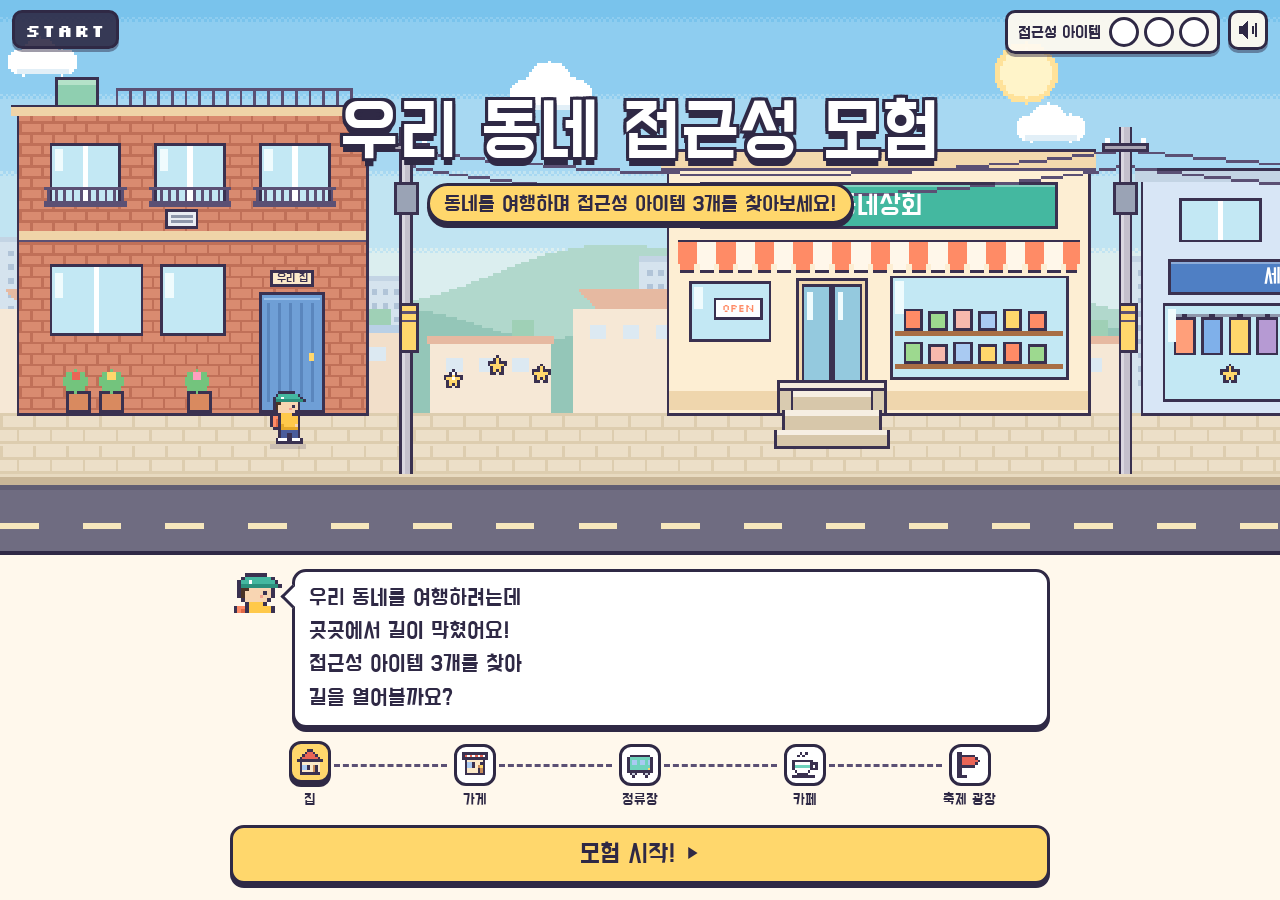
==== index.html @ d9ea93d9 "Add files via upload" ====
<!DOCTYPE html>
<html lang="ko">
<head>
  <meta charset="utf-8">
  <meta name="viewport" content="width=device-width, initial-scale=1, viewport-fit=cover">
  <meta name="theme-color" content="#2b2540">
  <meta name="description" content="동네를 여행하며 접근성 아이템을 찾아 환경을 바꾸는 1~2분 체험 게임">
  <title>우리 동네 접근성 모험</title>
  <link rel="preconnect" href="https://fonts.googleapis.com">
  <link rel="preconnect" href="https://fonts.gstatic.com" crossorigin>
  <link rel="stylesheet" href="https://fonts.googleapis.com/css2?family=Do+Hyeon&family=Noto+Sans+KR:wght@400;700;900&family=Silkscreen:wght@400;700&display=swap">
  <style>
/* =========================================================
 * css/style.css — 화면 UI 스타일
 * 레이아웃: 위 = 게임 화면(캔버스 + HUD), 아래 = 안내·선택 패널
 *          가로로 낮은 화면(휴대폰 가로)은 오른쪽에 패널
 * ========================================================= */
:root {
  --frame: #2b2540;      /* 화면 바깥 틀 */
  --ink: #2f2945;        /* 글자·테두리 */
  --ink-soft: #5b5074;
  --paper: #fff8ec;      /* 패널 바탕 */
  --paper-2: #f8ead2;
  --card: #ffffff;
  --sun: #ffd76c;        /* 강조(버튼) */
  --sun-2: #f1b640;
  --mint: #2b8f7c;
  --mint-bg: #daf4ed;
  --coral: #e0603f;
  --coral-bg: #ffe6dc;
  --sky: #a7d8f2;
  --focus: #1e63ff;
  --f-display: 'Do Hyeon', 'Noto Sans KR', 'Apple SD Gothic Neo', sans-serif;
  --f-body: 'Noto Sans KR', 'Apple SD Gothic Neo', 'Malgun Gothic', sans-serif;
  --f-pixel: 'Silkscreen', 'Courier New', monospace;
  --shadow: 0 4px 0 var(--ink);
  color-scheme: light;
}

* { box-sizing: border-box; }
[hidden] { display: none !important; }
html, body { height: 100%; margin: 0; }
body {
  background: var(--frame);
  color: var(--ink);
  font-family: var(--f-body);
  -webkit-tap-highlight-color: transparent;
  overflow: hidden;
  word-break: keep-all;
  overflow-wrap: anywhere;
}
button { font: inherit; color: inherit; }
img.px-icon, .px-icon, .slot-icon, .fly-icon { image-rendering: pixelated; image-rendering: crisp-edges; }
:focus-visible { outline: 4px solid var(--focus); outline-offset: 3px; }
.sr-only { position: absolute; width: 1px; height: 1px; padding: 0; margin: -1px; overflow: hidden; clip: rect(0 0 0 0); white-space: nowrap; border: 0; }

/* ---------- 전체 레이아웃 ---------- */
.app {
  height: 100%;
  max-width: 1280px;
  margin: 0 auto;
  display: flex;
  flex-direction: column;
  background: var(--paper);
}
.stage {
  position: relative;
  flex: 0 0 auto;
  height: min(60%, 100vw);
  background: var(--sky);
  overflow: hidden;
}
.stage canvas { position: absolute; inset: 0; width: 100%; height: 100%; display: block; }
.panel {
  flex: 1 1 auto;
  min-height: 0;
  overflow-y: auto;
  background: var(--paper);
  border-top: 4px solid var(--ink);
  padding: 14px 16px calc(16px + env(safe-area-inset-bottom, 0px));
}
.panel-inner { max-width: 820px; margin: 0 auto; }

@media (min-aspect-ratio: 1/1) {
  .stage { flex: 1 1 auto; height: auto; min-height: 0; }
  .panel { flex: 0 0 auto; max-height: 48%; }
}
@media (orientation: landscape) and (max-height: 560px) {
  .app { flex-direction: row; }
  .stage { flex: 1 1 auto; height: auto; }
  .panel { flex: 0 0 clamp(300px, 42%, 440px); max-height: none; border-top: 0; border-left: 4px solid var(--ink); padding-top: 10px; }
}

/* ---------- HUD ---------- */
.hud {
  position: absolute; left: 0; right: 0; top: 0;
  display: flex; justify-content: space-between; align-items: flex-start; gap: 8px;
  padding: calc(10px + env(safe-area-inset-top, 0px)) 12px 0;
  pointer-events: none;
}
.hud > * { pointer-events: auto; }
.hud-stage {
  margin: 0;
  font-family: var(--f-pixel); font-weight: 700; font-size: clamp(13px, 2.4vw, 18px); letter-spacing: 0.06em;
  color: #fff; background: rgba(43, 37, 64, 0.88);
  border: 3px solid var(--ink); border-radius: 10px; padding: 5px 10px 4px;
  box-shadow: 0 3px 0 rgba(43, 37, 64, 0.45);
}
.hud-right { display: flex; gap: 8px; align-items: flex-start; }
.hud-items {
  display: flex; align-items: center; gap: 8px;
  background: rgba(255, 250, 240, 0.94); border: 3px solid var(--ink); border-radius: 10px; padding: 4px 8px 4px 10px;
  box-shadow: 0 3px 0 rgba(43, 37, 64, 0.45);
}
.hud-label { font-family: var(--f-display); font-size: clamp(13px, 2.3vw, 17px); white-space: nowrap; }
.slots { display: flex; gap: 5px; margin: 0; padding: 0; list-style: none; }
.slot-dot {
  display: grid; place-items: center;
  width: clamp(22px, 4vw, 30px); height: clamp(22px, 4vw, 30px);
  border-radius: 50%; border: 3px solid var(--ink); background: #fff;
}
.slot.got .slot-dot { background: var(--sun); animation: slotPop 0.5s ease-out; }
.slot-icon { width: 70%; height: 70%; }
@keyframes slotPop { 0% { transform: scale(0.4); } 70% { transform: scale(1.25); } 100% { transform: scale(1); } }
.mute {
  width: 40px; height: 40px; display: grid; place-items: center;
  background: rgba(255, 250, 240, 0.94); border: 3px solid var(--ink); border-radius: 10px; cursor: pointer;
  box-shadow: 0 3px 0 rgba(43, 37, 64, 0.45);
}
.mute svg { width: 22px; height: 22px; fill: var(--ink); }
.mute .x { display: none; }
.mute.is-muted .wave { display: none; }
.mute.is-muted .x { display: block; fill: var(--coral); }

/* ---------- 시작 타이틀 ---------- */
.title-card {
  position: absolute; left: 0; right: 0; top: 17%;
  display: flex; flex-direction: column; align-items: center; gap: 10px;
  text-align: center; pointer-events: none; padding: 0 16px;
  animation: dropIn 0.7s cubic-bezier(.2, 1.4, .4, 1) both;
}
.title-card.is-leaving { animation: liftOut 0.4s ease-in both; }
.game-title {
  margin: 0;
  font-family: var(--f-display); font-weight: 400;
  font-size: clamp(34px, 8.4vw, 76px); line-height: 1.05; letter-spacing: 0.01em;
  color: #fff; text-wrap: balance;
  text-shadow:
    3px 0 var(--ink), -3px 0 var(--ink), 0 3px var(--ink), 0 -3px var(--ink),
    3px 3px var(--ink), -3px -3px var(--ink), 3px -3px var(--ink), -3px 3px var(--ink),
    0 8px 0 var(--ink);
}
.game-sub {
  margin: 0; font-family: var(--f-display); font-size: clamp(15px, 2.8vw, 22px);
  background: var(--sun); border: 3px solid var(--ink); border-radius: 999px; padding: 4px 14px 3px;
  box-shadow: var(--shadow);
}
@keyframes dropIn { from { transform: translateY(-30px); opacity: 0; } to { transform: none; opacity: 1; } }
@keyframes liftOut { to { transform: translateY(-40px); opacity: 0; } }

/* ---------- 공통 패널 요소 ---------- */
.eyebrow { margin: 0 0 2px; font-family: var(--f-pixel); font-weight: 700; font-size: 13px; letter-spacing: 0.08em; color: var(--mint); text-transform: uppercase; }
.speech { display: flex; gap: 10px; align-items: flex-start; }
.speech .face { width: 52px; height: auto; flex: 0 0 auto; image-rendering: pixelated; margin-top: 4px; }
.speech > p, .speech > div {
  position: relative; margin: 0; flex: 1 1 auto; min-width: 0;
  background: var(--card); border: 3px solid var(--ink); border-radius: 14px; padding: 10px 14px;
  box-shadow: var(--shadow);
}
.speech > p::before, .speech > div::before {
  content: ''; position: absolute; left: -11px; top: 16px; width: 14px; height: 14px;
  background: var(--card); border-left: 3px solid var(--ink); border-bottom: 3px solid var(--ink); transform: rotate(45deg);
}
.speech-text { font-family: var(--f-display); font-size: clamp(18px, 2.6vw, 23px); line-height: 1.45; }
.speech-lead { margin: 0 0 2px; font-size: 15px; color: var(--ink-soft); font-weight: 700; }
.speech-q { margin: 0; font-family: var(--f-display); font-size: clamp(19px, 2.7vw, 25px); line-height: 1.35; text-wrap: balance; }

.btn {
  display: inline-flex; align-items: center; justify-content: center; gap: 10px;
  min-height: 56px; padding: 10px 22px;
  font-family: var(--f-display); font-size: clamp(20px, 3vw, 26px);
  border: 3px solid var(--ink); border-radius: 14px; cursor: pointer;
  box-shadow: var(--shadow); transition: transform 0.08s, box-shadow 0.08s;
  touch-action: manipulation;
}
.btn:active { transform: translateY(3px); box-shadow: 0 1px 0 var(--ink); }
.btn-go { background: var(--sun); width: 100%; }
.btn-go:hover { background: #ffe08a; }
.btn-soft { background: var(--card); }
.btn-soft:hover { background: var(--paper-2); }
.btn-small { min-height: 44px; padding: 6px 14px; font-size: 18px; }
.btn-arrow { font-size: 0.7em; }

/* ---------- 경로 ---------- */
.route { display: flex; justify-content: space-between; gap: 4px; margin: 16px 0; padding: 0; list-style: none; }
.route-stop { position: relative; flex: 1 1 0; display: flex; flex-direction: column; align-items: center; gap: 4px; min-width: 0; }
.route-stop:not(:last-child)::after {
  content: ''; position: absolute; top: 20px; left: calc(50% + 24px); right: calc(-50% + 24px);
  border-top: 3px dashed var(--ink-soft);
}
.route-icon {
  width: 42px; height: 42px; display: grid; place-items: center;
  background: var(--card); border: 3px solid var(--ink); border-radius: 12px;
}
.route-icon img { width: 26px; height: 26px; }
.route-label { font-family: var(--f-display); font-size: 15px; white-space: nowrap; }
.route-stop.is-done .route-icon { background: var(--mint-bg); }
.route-stop.is-done .route-label::before { content: '✓ '; color: var(--mint); }
.route-stop.is-now .route-icon { background: var(--sun); transform: translateY(-3px); box-shadow: var(--shadow); }
.route.is-mini { margin: 10px 0 0; }
.route.is-mini .route-icon { width: 32px; height: 32px; border-radius: 9px; }
.route.is-mini .route-icon img { width: 20px; height: 20px; }
.route.is-mini .route-stop:not(:last-child)::after { top: 15px; left: calc(50% + 19px); right: calc(-50% + 19px); }
.route.is-mini .route-label { font-size: 13px; }

/* ---------- 시작 ---------- */
.p-start { display: flex; flex-direction: column; }
.theme-switch { display: flex; flex-wrap: wrap; align-items: center; gap: 6px; margin-top: 14px; justify-content: center; }
.theme-switch-label { font-size: 13px; color: var(--ink-soft); font-weight: 700; margin-right: 2px; }
.chip {
  min-height: 36px; padding: 4px 12px; border: 2px solid var(--ink); border-radius: 999px; background: var(--card);
  font-size: 14px; font-weight: 700; cursor: pointer;
}
.chip[aria-pressed="true"] { background: var(--ink); color: #fff; }
.chip[aria-pressed="true"]::before { content: '● '; color: var(--sun); }

/* ---------- 이동 ---------- */
.p-travel { text-align: center; padding: 6px 0; }
.travel-title { margin: 0; font-family: var(--f-display); font-size: clamp(24px, 4vw, 34px); line-height: 1.2; text-wrap: balance; }
.travel-sub { margin: 4px 0 0; color: var(--ink-soft); font-weight: 700; font-size: 15px; }

/* ---------- 질문·선택지 ---------- */
.choices { display: grid; grid-template-columns: 1fr 1fr; gap: 10px; margin-top: 14px; }
@media (min-width: 900px) and (min-aspect-ratio: 1/1) { .choices { grid-template-columns: repeat(4, 1fr); } }
.choice {
  position: relative; display: flex; align-items: center; gap: 10px; text-align: left;
  min-height: 68px; padding: 10px 12px 10px 10px;
  background: var(--card); border: 3px solid var(--ink); border-radius: 14px; cursor: pointer;
  box-shadow: var(--shadow); transition: transform 0.08s, box-shadow 0.08s, background 0.15s;
  touch-action: manipulation;
}
.choice:hover:not(:disabled) { background: #fffbef; }
.choice:active:not(:disabled) { transform: translateY(3px); box-shadow: 0 1px 0 var(--ink); }
.choice-num {
  position: absolute; top: -9px; left: -7px; width: 22px; height: 22px; display: grid; place-items: center;
  font-family: var(--f-pixel); font-size: 12px; font-weight: 700; color: #fff; background: var(--ink); border-radius: 6px;
}
.choice-icon { flex: 0 0 auto; width: 44px; height: 44px; display: grid; place-items: center; background: var(--mint-bg); border: 2px solid var(--ink); border-radius: 10px; }
.choice-icon img { width: 30px; height: 30px; }
.choice-label { flex: 1 1 auto; min-width: 0; font-family: var(--f-display); font-size: clamp(18px, 2.5vw, 22px); line-height: 1.2; word-break: keep-all; }
.choice-state { position: absolute; top: -11px; right: -6px; font-size: 13px; font-weight: 900; border-radius: 999px; padding: 1px 8px; border: 2px solid var(--ink); display: none; }
.choice.is-tried { background: var(--paper-2); border-style: dashed; box-shadow: 0 2px 0 var(--ink-soft); }
.choice.is-tried .choice-icon { filter: grayscale(0.7); opacity: 0.75; }
.choice.is-tried .choice-state { display: block; background: var(--coral-bg); color: #9b3a1f; }
.choice.is-picked { background: var(--mint-bg); border-width: 4px; }
.choice.is-picked .choice-state { display: block; background: var(--mint); color: #fff; }
.choice:disabled { cursor: default; }
.choice:disabled:not(.is-picked) { opacity: 0.5; }
.choice.wobble { animation: wobble 0.45s ease; }
@keyframes wobble { 0%, 100% { transform: none; } 25% { transform: translateX(-4px) rotate(-1deg); } 60% { transform: translateX(4px) rotate(1deg); } }

.feedback { min-height: 1.4em; margin: 12px 0 0; font-size: 16px; line-height: 1.5; }
.feedback.is-retry { background: var(--coral-bg); border: 2px dashed #c4583a; border-radius: 12px; padding: 8px 12px; }
.feedback.is-retry .fb-main { display: block; font-weight: 700; }
.feedback.is-retry .fb-hint { display: block; color: var(--ink-soft); margin-top: 2px; }
.feedback.is-retry .fb-hint::before { content: '→ '; }
.feedback.is-good { background: var(--mint-bg); border: 2px solid var(--mint); border-radius: 12px; padding: 8px 12px; }

/* ---------- 아이템 카드 ---------- */
.item-card, .found-card { display: flex; gap: 14px; align-items: flex-start; }
.item-badge {
  flex: 0 0 auto; width: 76px; height: 76px; display: grid; place-items: center;
  background: var(--sun); border: 3px solid var(--ink); border-radius: 50%;
  box-shadow: var(--shadow);
}
.item-badge img { width: 46px; height: 46px; }
.item-text { min-width: 0; }
.item-name { margin: 0; font-family: var(--f-display); font-weight: 400; font-size: clamp(24px, 3.6vw, 32px); line-height: 1.15; }
.item-desc { margin: 6px 0 0; font-size: clamp(16px, 2.2vw, 18px); line-height: 1.55; font-weight: 700; }
.item-note { margin: 8px 0 0; font-size: 15px; line-height: 1.55; color: var(--ink-soft); padding-left: 10px; border-left: 4px solid var(--sun-2); }
.p-item .btn-go { margin-top: 16px; }

/* ---------- 엔딩 ---------- */
.p-end { text-align: center; }
.end-sub { margin: 0; font-family: var(--f-display); font-size: clamp(22px, 3.6vw, 30px); }
.end-items { display: flex; flex-wrap: wrap; justify-content: center; gap: 8px; margin: 12px 0; padding: 0; list-style: none; }
.end-items li { display: flex; align-items: center; gap: 6px; background: var(--card); border: 3px solid var(--ink); border-radius: 999px; padding: 4px 14px 4px 6px; font-family: var(--f-display); font-size: 18px; }
.end-items img { width: 28px; height: 28px; background: var(--sun); border-radius: 50%; padding: 3px; border: 2px solid var(--ink); }
.end-msg { margin: 0 auto 14px; max-width: 34em; font-size: clamp(16px, 2.3vw, 19px); line-height: 1.6; font-weight: 700; text-wrap: balance; }
.end-btns { display: grid; grid-template-columns: 1fr 1fr; gap: 10px; }
.end-btns .btn { width: 100%; font-size: clamp(18px, 2.6vw, 24px); white-space: nowrap; padding-inline: 12px; }

/* ---------- 게임 화면 위 알림 ---------- */
.toast {
  position: absolute; left: 50%; top: calc(64px + env(safe-area-inset-top, 0px)); transform: translateX(-50%);
  display: grid; grid-template-columns: auto auto; grid-template-rows: auto auto; column-gap: 12px; align-items: center;
  width: max-content; max-width: calc(100% - 24px);
  background: var(--paper); border: 4px solid var(--ink); border-radius: 16px; padding: 8px 18px 8px 10px;
  box-shadow: 0 5px 0 var(--ink); pointer-events: none;
  animation: toastIn 0.45s cubic-bezier(.2, 1.5, .4, 1) both;
}
.toast.is-out { animation: toastOut 0.35s ease-in both; }
.toast-kicker { grid-column: 2; margin: 0; font-family: var(--f-display); font-size: clamp(15px, 2.4vw, 19px); color: var(--mint); }
.toast-badge { grid-column: 1; grid-row: 1 / span 2; width: 54px; height: 54px; display: grid; place-items: center; background: var(--sun); border: 3px solid var(--ink); border-radius: 50%; }
.toast-badge img { width: 32px; height: 32px; }
.toast-name { grid-column: 2; margin: 0; font-family: var(--f-display); font-size: clamp(20px, 3.4vw, 28px); line-height: 1.1; }
@keyframes toastIn { from { transform: translate(-50%, -16px) scale(0.7); opacity: 0; } to { transform: translate(-50%, 0) scale(1); opacity: 1; } }
@keyframes toastOut { to { transform: translate(-50%, -16px) scale(0.9); opacity: 0; } }

.complete {
  position: absolute; left: 0; right: 0; top: 18%; text-align: center; pointer-events: none; padding: 0 12px;
  animation: dropIn 0.8s cubic-bezier(.2, 1.4, .4, 1) both;
}
.complete-title {
  display: inline-block; margin: 0;
  font-family: var(--f-pixel); font-weight: 700; font-size: clamp(22px, 6vw, 56px); letter-spacing: 0.02em; line-height: 1.1;
  color: var(--sun);
  text-shadow:
    3px 0 var(--ink), -3px 0 var(--ink), 0 3px var(--ink), 0 -3px var(--ink),
    3px 3px var(--ink), -3px -3px var(--ink), 3px -3px var(--ink), -3px 3px var(--ink),
    0 7px 0 var(--ink);
  animation: float 2.4s ease-in-out infinite 0.8s;
}
@keyframes float { 50% { transform: translateY(-5px); } }

.fly-icon {
  position: fixed; z-index: 30; width: 44px; height: 44px; margin: -22px 0 0 -22px; pointer-events: none;
  background: var(--sun); border: 3px solid var(--ink); border-radius: 50%; padding: 6px;
  transition: transform 0.9s cubic-bezier(.5, -0.3, .6, 1), opacity 0.9s ease-in;
}

/* ---------- 아이템 모아보기 ---------- */
.modal { position: fixed; inset: 0; z-index: 40; display: grid; place-items: center; padding: 16px; background: rgba(43, 37, 64, 0.62); }
.modal-card {
  width: min(600px, 100%); max-height: 100%; overflow-y: auto;
  background: var(--paper); border: 4px solid var(--ink); border-radius: 18px; padding: 16px 18px 20px; box-shadow: 0 6px 0 var(--ink);
}
.modal-head { display: flex; justify-content: space-between; align-items: center; gap: 10px; margin-bottom: 8px; }
.modal-head h2 { margin: 0; font-family: var(--f-display); font-weight: 400; font-size: 26px; }
.found-list { list-style: none; margin: 0; padding: 0; display: flex; flex-direction: column; gap: 12px; }
.found-card { background: var(--card); border: 3px solid var(--ink); border-radius: 14px; padding: 12px; }
.found-card .item-badge { width: 60px; height: 60px; box-shadow: none; }
.found-card .item-badge img { width: 36px; height: 36px; }
.found-card .item-name { font-size: 24px; }

/* ---------- 좁은 화면 다듬기 ---------- */
@media (max-width: 420px) {
  .panel { padding: 12px 12px calc(14px + env(safe-area-inset-bottom, 0px)); }
  .choices { gap: 9px; }
  .choice { min-height: 64px; gap: 8px; padding: 8px 8px 8px 8px; }
  .choice-icon { width: 38px; height: 38px; }
  .choice-icon img { width: 26px; height: 26px; }
  .hud-label { font-size: 13px; }
  .hud-items { gap: 6px; padding: 3px 6px 3px 8px; }
  .slot-dot { width: 21px; height: 21px; border-width: 2px; }
  .end-btns { grid-template-columns: 1fr; }
  .route-label { font-size: 13px; }
  .route-icon { width: 36px; height: 36px; }
  .route-icon img { width: 22px; height: 22px; }
  .route-stop:not(:last-child)::after { top: 17px; left: calc(50% + 21px); right: calc(-50% + 21px); }
  .speech .face { width: 42px; }
}
@media (orientation: landscape) and (max-height: 560px) {
  .choices { grid-template-columns: 1fr 1fr; gap: 8px; margin-top: 10px; }
  .choice { min-height: 56px; }
  .speech-q { font-size: 18px; }
  .speech .face { display: none; }
  .speech > div::before, .speech > p::before { display: none; }
  .route { margin: 10px 0; }
  .end-btns { grid-template-columns: 1fr; }
}

@media (prefers-reduced-motion: reduce) {
  *, *::before, *::after { animation-duration: 0.01ms !important; animation-iteration-count: 1 !important; transition-duration: 0.01ms !important; }
}
@media (orientation: landscape) and (max-height: 560px) {
  .toast { top: 54px; padding: 5px 12px 5px 6px; border-width: 3px; }
  .toast-badge { width: 40px; height: 40px; }
  .toast-badge img { width: 24px; height: 24px; }
  .toast-name { font-size: 18px; }
  .toast-kicker { font-size: 13px; }
}

/* =========================================================
 * 캠페인 참여 화면 (게임 위에 올라오는 시트 — 위쪽으로 동네가 계속 보임)
 * ========================================================= */
.campaign {
  position: fixed; inset: 0; z-index: 35;
  display: flex; justify-content: center; align-items: flex-end;
  background: linear-gradient(to bottom, rgba(43, 37, 64, 0) 0, rgba(43, 37, 64, 0.25) 90px, rgba(43, 37, 64, 0.6) 100%);
  padding-top: calc(62px + env(safe-area-inset-top, 0px));
}
.cp-sheet {
  width: min(680px, 100%); max-height: 100%; overflow-y: auto; overscroll-behavior: contain;
  background: var(--paper); border: 4px solid var(--ink); border-bottom: 0; border-radius: 22px 22px 0 0;
  padding: 18px 18px calc(22px + env(safe-area-inset-bottom, 0px));
  box-shadow: 0 -6px 0 rgba(43, 37, 64, 0.35);
  animation: sheetUp 0.5s cubic-bezier(.2, 1.1, .4, 1) both;
}
@keyframes sheetUp { from { transform: translateY(40px); opacity: 0; } to { transform: none; opacity: 1; } }
@media (min-height: 760px) and (min-width: 700px) {
  .campaign { align-items: center; padding: 70px 16px 24px; }
  .cp-sheet { border-bottom: 4px solid var(--ink); border-radius: 22px; box-shadow: 0 6px 0 var(--ink); }
}
.cp-head { display: flex; gap: 12px; align-items: flex-start; margin-bottom: 12px; }
.cp-head .face { width: 52px; image-rendering: pixelated; flex: 0 0 auto; margin-top: 6px; }
.cp-head h2 { margin: 0; font-family: var(--f-display); font-weight: 400; font-size: clamp(24px, 4.4vw, 32px); line-height: 1.2; text-wrap: balance; }
.cp-head h2:focus { outline: none; }
.cp-lead { margin: 4px 0 0; font-size: 17px; font-weight: 700; color: var(--ink-soft); }
.cp-preview { margin: 0 0 12px; padding: 8px 12px; border: 2px dashed var(--ink-soft); border-radius: 12px; background: var(--paper-2); font-size: 14px; line-height: 1.5; }

#cpForm { display: flex; flex-direction: column; gap: 14px; }
.field { display: flex; flex-direction: column; gap: 6px; margin: 0; min-width: 0; }
fieldset.field, fieldset.prize { border: 0; padding: 0; margin: 0; }
.field > label, .field > legend { font-family: var(--f-display); font-size: 20px; padding: 0; }
.req { display: inline-block; font-family: var(--f-body); font-size: 12px; font-weight: 900; color: #fff; background: var(--ink); border-radius: 6px; padding: 1px 6px; vertical-align: 3px; }
.opt { font-family: var(--f-body); font-size: 13px; font-weight: 700; color: var(--ink-soft); }
.field input[type=text], .field input[type=tel] {
  width: 100%; min-height: 52px; padding: 10px 14px;
  font: 700 17px var(--f-body); color: var(--ink);
  background: var(--card); border: 3px solid var(--ink); border-radius: 12px;
}
.field input::placeholder { color: #9a91ad; font-weight: 400; }
.field input[aria-invalid="true"] { border-style: dashed; border-color: #c4583a; background: var(--coral-bg); }
.err { margin: 0; font-size: 14px; font-weight: 700; color: #9b3a1f; }
.err:empty { display: none; }
.err:not(:empty)::before { content: '! '; }

.feat-grid { display: grid; grid-template-columns: 1fr 1fr; gap: 8px; }
.feat { position: relative; display: block; cursor: pointer; }
.feat input { position: absolute; opacity: 0; width: 1px; height: 1px; }
.feat-box {
  display: flex; align-items: center; gap: 8px; height: 100%; min-height: 60px; padding: 8px 34px 8px 8px;
  background: var(--card); border: 3px solid var(--ink); border-radius: 12px; box-shadow: 0 3px 0 var(--ink);
  transition: background 0.12s, transform 0.08s;
}
.feat:active .feat-box { transform: translateY(2px); box-shadow: 0 1px 0 var(--ink); }
.feat-icon { flex: 0 0 auto; width: 38px; height: 38px; display: grid; place-items: center; background: var(--mint-bg); border: 2px solid var(--ink); border-radius: 9px; }
.feat-icon img { width: 24px; height: 24px; }
.feat-label { font-size: 15px; font-weight: 700; line-height: 1.35; }
.feat-check { position: absolute; top: 50%; right: 9px; width: 22px; height: 22px; margin-top: -11px; border: 3px solid var(--ink); border-radius: 6px; background: #fff; display: grid; place-items: center; font-weight: 900; font-size: 15px; line-height: 1; }
.feat input:checked + .feat-box { background: var(--mint-bg); border-width: 4px; padding: 7px 33px 7px 7px; }
.feat input:checked + .feat-box .feat-check { background: var(--ink); color: #fff; }
.feat input:checked + .feat-box .feat-check::before { content: '✓'; }
.feat input:focus-visible + .feat-box { outline: 4px solid var(--focus); outline-offset: 3px; }
.other-field { margin-top: 10px; }
.reassure { margin: 10px 0 0; padding: 10px 12px; background: #fff4cc; border: 2px solid var(--sun-2); border-radius: 12px; font-family: var(--f-display); font-size: 18px; line-height: 1.45; }
.review-note { margin: 0; font-size: 14px; line-height: 1.6; color: var(--ink-soft); padding-left: 10px; border-left: 4px solid var(--ink-soft); }

.prize { background: var(--card); border: 3px solid var(--ink) !important; border-radius: 16px; padding: 12px 14px 14px !important; display: flex; flex-direction: column; gap: 10px; }
.prize-legend { display: flex; align-items: center; gap: 6px; font-family: var(--f-display); font-size: 20px; padding: 0 6px; }
.prize-icon { width: 22px; height: 22px; }
.prize-lead { margin: 0; font-size: 15px; line-height: 1.5; }
.check { display: flex; align-items: flex-start; gap: 10px; cursor: pointer; font-weight: 700; font-size: 16px; line-height: 1.45; min-height: 44px; padding-top: 8px; }
.check input { flex: 0 0 auto; width: 26px; height: 26px; margin: -1px 0 0; accent-color: var(--ink); cursor: pointer; }
.prize-fields { display: flex; flex-direction: column; gap: 12px; padding-top: 4px; border-top: 2px dashed var(--paper-2); }
.privacy { margin: 0; font-size: 14px; line-height: 1.55; color: var(--ink-soft); }
.privacy.minor::before { content: '※ '; }
.consent-detail { font-size: 14px; }
.consent-detail summary { cursor: pointer; font-weight: 700; min-height: 36px; padding-top: 6px; }
.consent-detail table { width: 100%; border-collapse: collapse; margin-top: 6px; }
.consent-detail th, .consent-detail td { text-align: left; vertical-align: top; padding: 6px 8px; border: 1px solid #d9cdb8; line-height: 1.5; }
.consent-detail th { white-space: nowrap; background: var(--paper-2); width: 1%; }
.hp { position: absolute; left: -9999px; width: 1px; height: 1px; overflow: hidden; }
.form-err { margin: 0; font-weight: 700; color: #9b3a1f; }
.form-err:empty { display: none; }
.cp-actions { display: grid; grid-template-columns: 1fr; gap: 10px; }
.cp-actions .btn { width: 100%; font-size: clamp(19px, 3vw, 24px); }
.cp-actions .btn:disabled { opacity: 0.7; cursor: progress; }

.cp-done { text-align: center; display: flex; flex-direction: column; align-items: center; gap: 8px; padding-top: 6px; }
.cp-done h2 { margin: 6px 0 0; font-family: var(--f-display); font-weight: 400; font-size: clamp(26px, 5vw, 36px); line-height: 1.2; text-wrap: balance; }
.cp-done h2:focus { outline: none; }
.done-badge { width: 88px; height: 88px; display: grid; place-items: center; background: var(--sun); border: 4px solid var(--ink); border-radius: 50%; box-shadow: var(--shadow); animation: slotPop 0.6s ease-out; }
.done-badge img { width: 52px; height: 52px; }
.done-place { display: inline-flex; align-items: center; gap: 8px; margin: 4px 0 0; padding: 6px 14px 6px 8px; background: var(--card); border: 3px solid var(--ink); border-radius: 999px; font-size: 17px; }
.done-pin { width: 24px; height: 24px; }
.done-note { margin: 0; font-weight: 700; color: var(--ink-soft); }
.done-msg { margin: 4px 0 8px; font-family: var(--f-display); font-size: clamp(19px, 3vw, 23px); line-height: 1.5; }
.cp-done .cp-actions { width: 100%; }
.share-msg { margin: 0; font-size: 15px; font-weight: 700; min-height: 1.2em; }
.share-url { width: 100%; margin-top: 6px; padding: 8px; font: 14px var(--f-body); border: 2px solid var(--ink); border-radius: 8px; }
@media (min-width: 560px) { .cp-actions { grid-template-columns: 1fr 1fr; } }
@media (max-width: 560px) { .feat-grid { grid-template-columns: 1fr; } .feat-box { min-height: 54px; } }

.field-help { margin: -2px 0 2px; font-size: 14px; line-height: 1.5; color: var(--ink-soft); }

/* =========================================================
 * 휴대폰 세로 화면 : 아래 패널이 스크롤 없이 보이도록
 * - 패널은 내용만큼 자리를 먼저 차지하고, 게임 화면이 남은 공간을 씁니다.
 * - 화면이 낮은 휴대폰에서는 글자·버튼 간격을 조금 줄입니다.
 * ========================================================= */
@media (max-aspect-ratio: 1/1) {
  .stage { flex: 1 1 auto; height: auto; min-height: 32%; max-height: min(62%, 100vw); }
  .panel { flex: 0 1 auto; max-height: 68%; }
}
@media (max-aspect-ratio: 1/1) and (max-height: 820px) {
  .panel { padding: 10px 12px calc(10px + env(safe-area-inset-bottom, 0px)); }
  .speech { gap: 8px; }
  .speech .face { width: 36px; margin-top: 2px; }
  .speech > p, .speech > div { padding: 7px 11px; border-radius: 12px; box-shadow: 0 3px 0 var(--ink); }
  .speech > p::before, .speech > div::before { top: 12px; }
  .speech-text { font-size: 17px; line-height: 1.38; }
  .speech-lead { font-size: 13px; margin-bottom: 0; }
  .speech-q { font-size: 18px; line-height: 1.3; }
  .choices { gap: 8px; margin-top: 10px; }
  .choice { min-height: 54px; padding: 6px 8px 6px 7px; gap: 7px; border-radius: 12px; box-shadow: 0 3px 0 var(--ink); }
  .choice-icon { width: 34px; height: 34px; border-radius: 8px; }
  .choice-icon img { width: 22px; height: 22px; }
  .choice-label { font-size: 17px; }
  .choice-num { width: 19px; height: 19px; font-size: 11px; top: -7px; left: -5px; }
  .feedback { margin-top: 8px; font-size: 14px; line-height: 1.4; }
  .feedback.is-retry, .feedback.is-good { padding: 6px 10px; }
  .route { margin: 10px 0; }
  .route-icon { width: 34px; height: 34px; border-radius: 9px; }
  .route-icon img { width: 20px; height: 20px; }
  .route-stop:not(:last-child)::after { top: 16px; left: calc(50% + 20px); right: calc(-50% + 20px); }
  .route-label { font-size: 12px; }
  .route.is-mini { margin-top: 6px; }
  .btn { min-height: 50px; padding: 8px 18px; font-size: 20px; border-radius: 12px; }
  .travel-title { font-size: 23px; }
  .travel-sub { font-size: 13px; }
  .item-card { gap: 10px; }
  .item-badge { width: 54px; height: 54px; box-shadow: 0 3px 0 var(--ink); }
  .item-badge img { width: 32px; height: 32px; }
  .item-name { font-size: 23px; }
  .item-desc { font-size: 15px; line-height: 1.45; margin-top: 3px; }
  .item-note { font-size: 13px; line-height: 1.45; margin-top: 5px; }
  .p-item .btn-go { margin-top: 10px; }
  .end-sub { font-size: 21px; }
  .end-items { margin: 8px 0; gap: 6px; }
  .end-items li { font-size: 15px; padding: 2px 10px 2px 4px; }
  .end-items img { width: 22px; height: 22px; }
  .end-msg { font-size: 14px; margin-bottom: 10px; line-height: 1.5; }
  .end-btns { gap: 8px; }
  .end-btns .btn { font-size: 18px; }
  .theme-switch { margin-top: 8px; }
}
@media (max-aspect-ratio: 1/1) and (max-height: 820px) and (max-width: 520px) {
  .end-btns { grid-template-columns: 1fr; }
  .end-btns .btn { min-height: 46px; }
}
@media (max-aspect-ratio: 1/1) and (max-height: 680px) {
  .speech .face { display: none; }
  .speech > p::before, .speech > div::before { display: none; }
  .item-note { display: none; }
  .route-label { display: none; }
  .route { margin: 8px 0; }
}
.stage { touch-action: manipulation; -webkit-user-select: none; user-select: none; }

/* =========================================================
 * 보너스 미션(캠페인 흐름) 화면
 * ========================================================= */
.cp-top { display: flex; align-items: center; justify-content: space-between; gap: 8px; margin: -4px 0 10px; min-height: 36px; }
.cp-back { min-height: 36px; padding: 4px 12px; border: 2px solid var(--ink); border-radius: 999px; background: var(--card); font-weight: 700; font-size: 14px; cursor: pointer; }
.cp-steps { display: flex; gap: 6px; margin: 0; padding: 0; list-style: none; }
.cp-steps li { display: flex; align-items: center; gap: 4px; font-size: 12px; font-weight: 700; color: var(--ink-soft); }
.cp-steps .pip { width: 14px; height: 14px; border: 2px solid var(--ink); border-radius: 4px; background: #fff; }
.cp-steps li.is-done .pip { background: var(--mint); }
.cp-steps li.is-now .pip { background: var(--sun); transform: rotate(45deg) scale(1.1); }
.cp-steps li:not(.is-now) .pip-label { display: none; }
.cp-steps li.is-now { color: var(--ink); }
.cp-found { margin: 0 0 12px; justify-content: flex-start; }

.pick-grid { display: grid; grid-template-columns: 1fr 1fr; gap: 10px; }
.pick, .fork {
  position: relative; display: flex; align-items: center; gap: 10px; width: 100%; text-align: left; cursor: pointer;
  min-height: 72px; padding: 10px 36px 10px 10px;
  background: var(--card); border: 3px solid var(--ink); border-radius: 14px; box-shadow: var(--shadow);
  transition: transform 0.08s, box-shadow 0.08s, background 0.15s; touch-action: manipulation;
}
.pick:active, .fork:active { transform: translateY(3px); box-shadow: 0 1px 0 var(--ink); }
.pick:hover, .fork:hover { background: #fffbef; }
.pick-icon, .fork-icon { flex: 0 0 auto; width: 46px; height: 46px; display: grid; place-items: center; background: var(--mint-bg); border: 2px solid var(--ink); border-radius: 10px; }
.pick-icon img, .fork-icon img { width: 30px; height: 30px; }
.pick-label, .fork-label { font-family: var(--f-display); font-size: clamp(17px, 2.6vw, 21px); line-height: 1.25; }
.pick-check { position: absolute; top: 50%; right: 10px; width: 22px; height: 22px; margin-top: -11px; border: 3px solid var(--ink); border-radius: 50%; background: #fff; display: grid; place-items: center; font-size: 13px; font-weight: 900; }
.pick[aria-pressed="true"] { background: var(--mint-bg); border-width: 4px; }
.pick[aria-pressed="true"] .pick-check { background: var(--ink); color: #fff; }
.pick[aria-pressed="true"] .pick-check::before { content: '✓'; }
.pick[aria-pressed="true"] .pick-icon { background: var(--sun); }

.fork-grid { display: grid; grid-template-columns: 1fr; gap: 12px; margin: 4px 0 8px; }
.fork { min-height: 84px; padding-right: 14px; }
.fork-icon { width: 56px; height: 56px; background: var(--sun); }
.fork-icon img { width: 36px; height: 36px; }
.fork-label { font-size: clamp(20px, 3vw, 24px); }
.fork[aria-pressed="true"] { background: var(--mint-bg); border-width: 4px; }
.fork:disabled { opacity: 0.7; cursor: progress; }
.cp-actions.one { grid-template-columns: 1fr !important; margin-top: 14px; }
#cpPrizeForm { margin-top: 6px; }

.mission-card {
  position: relative; text-align: center; margin: 4px 0 14px; padding: 14px 16px 18px;
  background: var(--card); border: 4px solid var(--ink); border-radius: 18px; box-shadow: 0 6px 0 var(--ink);
  background-image: linear-gradient(var(--sun) 0 38px, transparent 38px);
}
.mission-card.is-new { animation: slotPop 0.5s ease-out; }
.mission-kicker { margin: 0 0 14px; font-family: var(--f-pixel); font-weight: 700; font-size: 14px; letter-spacing: 0.1em; line-height: 22px; }
.mission-badge { width: 80px; height: 80px; margin: 0 auto 10px; display: grid; place-items: center; background: var(--sun); border: 4px solid var(--ink); border-radius: 50%; }
.mission-badge img { width: 48px; height: 48px; }
.mission-text { margin: 0 0 10px; font-family: var(--f-display); font-size: clamp(23px, 4.2vw, 30px); line-height: 1.3; text-wrap: balance; }
.mission-body { margin: 0 0 8px; font-size: 15px; line-height: 1.6; color: var(--ink-soft); font-weight: 700; }
.mission-q { margin: 0; font-family: var(--f-display); font-size: 18px; color: var(--mint); }
.mission-save { margin-top: 12px; text-align: center; }
.mission-save img { width: min(260px, 70%); border: 3px solid var(--ink); border-radius: 10px; box-shadow: var(--shadow); }

.done-key { margin: 2px 0 0; font-family: var(--f-display); font-size: clamp(22px, 4.2vw, 30px); line-height: 1.35; color: var(--mint); text-wrap: balance; }
.done-mission { display: inline-flex; align-items: center; gap: 8px; margin: 2px 0 0; padding: 8px 14px 8px 8px; background: #fff4cc; border: 3px solid var(--ink); border-radius: 14px; font-size: 15px; line-height: 1.45; text-align: left; }
.done-mission strong { display: block; font-size: 13px; color: var(--ink-soft); }
@media (max-width: 420px) {
  .pick-grid { grid-template-columns: 1fr; gap: 8px; }
  .pick { min-height: 58px; }
  .pick-icon { width: 38px; height: 38px; } .pick-icon img { width: 24px; height: 24px; }
  .cp-steps li.is-now .pip-label { display: none; }
}

@media (max-height: 820px) {
  .cp-done { gap: 6px; }
  .cp-done .done-badge { width: 64px; height: 64px; }
  .cp-done .done-badge img { width: 38px; height: 38px; }
  .cp-done h2 { font-size: clamp(24px, 4vw, 30px); }
  .done-key { font-size: clamp(20px, 3.4vw, 26px); }
  .cp-done .done-msg { font-size: 16px; margin: 2px 0 4px; }
  .cp-done .end-items { margin: 4px 0; }
}

/* ---------- v0.4 작은 실천 · 마무리 ---------- */
.act-grid .pick { min-height: 64px; }
.act-grid .pick-label { font-size: clamp(17px, 2.4vw, 20px); word-break: keep-all; }
#cpFinish { display: flex; flex-direction: column; gap: 14px; }
.field textarea {
  width: 100%; min-height: 92px; padding: 10px 14px; resize: vertical;
  font: 700 17px/1.5 var(--f-body); color: var(--ink);
  background: var(--card); border: 3px solid var(--ink); border-radius: 12px;
}
.field textarea::placeholder { color: #9a91ad; font-weight: 400; }
#cpFinish .prize .check { font-family: var(--f-display); font-weight: 400; font-size: 20px; padding-top: 4px; }
.prize-fields[hidden] { display: none !important; }
.cp-link-row { margin: 10px 0 0; text-align: center; }
.cp-link {
  display: inline-flex; align-items: center; gap: 8px; min-height: 44px; padding: 6px 12px;
  background: none; border: 0; cursor: pointer; color: var(--ink);
  font: 700 16px var(--f-body); text-decoration: underline; text-underline-offset: 4px; text-decoration-thickness: 2px;
}
.cp-link:hover { background: var(--paper-2); border-radius: 10px; }
.cp-link-icon { width: 22px; height: 22px; image-rendering: pixelated; }
.mission-body { word-break: keep-all; }

</style>
</head>
<body>
  <div id="app" class="app">
    <main id="stage" class="stage">
      <canvas id="view" role="img" aria-label="게임 화면"></canvas>

      <header class="hud">
        <p id="hudStage" class="hud-stage">START</p>
        <div class="hud-right">
          <div id="hudItems" class="hud-items" role="img" aria-label="접근성 아이템">
            <span class="hud-label" aria-hidden="true">접근성 아이템</span>
            <ol id="hudSlots" class="slots" aria-hidden="true"></ol>
          </div>
          <button id="muteBtn" class="mute" type="button" aria-pressed="false" aria-label="소리 끄기">
            <svg viewBox="0 0 12 12" aria-hidden="true" shape-rendering="crispEdges"><path class="spk" d="M1 4h2l3-3v10L3 8H1z"/><path class="wave" d="M8 4h1v4H8zM10 2h1v8h-1z"/><path class="x" d="M8 3h1v1h1v1h1v2h-1v1H9v1H8V8h1V7h1V5H9V4H8z"/></svg>
          </button>
        </div>
      </header>

      <div id="titleCard" class="title-card" hidden></div>
      <div id="toast" class="toast" role="status" hidden></div>
      <div id="complete" class="complete" hidden></div>
    </main>

    <section id="panel" class="panel" aria-label="안내와 선택"></section>
  </div>

  <div id="itemsModal" class="modal" role="dialog" aria-modal="true" aria-labelledby="itemsTitle" hidden>
    <div class="modal-card">
      <div class="modal-head">
        <h2 id="itemsTitle">내가 찾은 접근성 아이템</h2>
        <button type="button" class="btn btn-soft btn-small" data-close>닫기</button>
      </div>
      <ul id="itemsBody" class="found-list"></ul>
    </div>
  </div>

  <section id="campaign" class="campaign" aria-labelledby="cpTitle" hidden></section>

  <p id="sr" class="sr-only" aria-live="polite"></p>

  <!-- 1) 공용 도구 -->
  <script>
/* =========================================================
 * core/util.js — 공용 네임스페이스와 작은 도구들
 * 모든 파일은 window.AAG(Accessibility Adventure Game) 아래에 등록됩니다.
 * (ES 모듈 대신 일반 <script>를 써서, index.html을 더블클릭해도 바로 실행됩니다.)
 * ========================================================= */
window.AAG = window.AAG || {};
(function (A) {
  'use strict';

  const U = {};
  U.clamp = (v, a, b) => Math.max(a, Math.min(b, v));
  U.lerp = (a, b, t) => a + (b - a) * t;
  U.ease = {
    linear: t => t,
    inOut: t => (t < 0.5 ? 2 * t * t : 1 - Math.pow(-2 * t + 2, 2) / 2),
    out: t => 1 - Math.pow(1 - t, 3),
    in: t => t * t * t,
    back: t => { const c1 = 1.5, c3 = c1 + 1; return 1 + c3 * Math.pow(t - 1, 3) + c1 * Math.pow(t - 1, 2); }
  };
  U.reducedMotion = () => !!(window.matchMedia && window.matchMedia('(prefers-reduced-motion: reduce)').matches);
  U.esc = s => String(s).replace(/[&<>"']/g, c => ({ '&': '&amp;', '<': '&lt;', '>': '&gt;', '"': '&quot;', "'": '&#39;' }[c]));
  U.lines = s => (Array.isArray(s) ? s : String(s || '').split('\n'));

  A.util = U;

  /* ---- 테마(캠페인 버전) 등록소 ---- */
  A.themes = {};
  A.themeOrder = [];
  A.registerTheme = function (theme) {
    A.themes[theme.id] = theme;
    if (!A.themeOrder.includes(theme.id)) A.themeOrder.push(theme.id);
  };

  /* ---- 장면(스테이지 연출) 등록소 ---- */
  A.scenes = {};
  A.registerScene = function (name, def) { A.scenes[name] = def; };
})(window.AAG);

</script>
  <!-- 2) 스테이지 데이터 (캠페인 버전) : 첫 번째로 등록된 테마가 기본값 -->
  <!--    운영자 설정(버전 버튼 보이기 등) -->
  <script>
/* =========================================================
 * data/settings.js — 운영자 설정
 * ---------------------------------------------------------
 * showVersionSwitch : 시작 화면에 [버전] 버튼(마을축제/영화/학교)을 보여줄지
 *   false(기본) → 참여자는 버전을 바꿀 수 없어요.
 *                 운영자는 주소 끝을 바꿔서 버전을 정합니다.
 *                   …/index.html          → 마을축제(기본)
 *                   …/index.html#film     → 배리어프리 영화
 *                   …/index.html#school   → 학교 교육
 *   true         → 시작 화면에 버전 버튼이 보여요(시연·교육용).
 * ========================================================= */
AAG.settings = {
  showVersionSwitch: false
};

</script>
  <script>
/* =========================================================
 * data/theme-village.js — 기본 버전: 마을축제
 * ---------------------------------------------------------
 * ✏️ 문구를 고치려면 이 파일만 수정하면 됩니다.
 *    - 줄바꿈은 \n 으로 넣습니다.
 *    - choices 중 정답 하나에 correct: true 를 붙입니다.
 *    - scene 은 이미 만들어진 장면 3종 중에서 고릅니다.
 *        'entrance'  : 입구 계단 → 경사로가 생기는 장면
 *        'board'     : 소리 안내 → 글자(전광판/자막)가 켜지는 장면
 *        'infopoint' : 실내 안내판 → 여러 방법의 정보가 나타나는 장면
 *    - icon 이름은 js/art/pixel.js 의 ICONS 목록에서 고릅니다.
 * ========================================================= */
AAG.registerTheme({
  id: 'village',
  label: '마을축제',
  campaign: '우리 동네 접근성 캠페인 (마을축제)',

  title: '우리 동네 접근성 모험',
  subtitle: '동네를 여행하며 접근성 아이템 3개를 찾아보세요!',
  intro: '우리 동네를 여행하려는데\n곳곳에서 길이 막혔어요!\n접근성 아이템 3개를 찾아\n길을 열어볼까요?',
  startButton: '모험 시작!',

  /* 시작 화면과 이동 중에 보이는 여행 경로 */
  route: [
    { icon: 'home', label: '집' },
    { icon: 'shop', label: '가게' },
    { icon: 'bus', label: '정류장' },
    { icon: 'cup', label: '카페' },
    { icon: 'flag', label: '축제 광장' }
  ],

  /* 동네 풍경(스테이지 사이 건물, 도착지) */
  world: {
    home: '우리 집',
    fillers: ['세탁소', '꽃집'],
    goal: '우리 동네 축제',
    poster: '동네축제'
  },

  stages: [
    {
      scene: 'entrance',
      title: '가게에 들어가고 싶어요!',
      place: { sign: '동네상회', style: 'shop' },
      travel: '가게로 가는 길이에요',
      lead: '어? 입구에 계단이 있네요.',
      question: '더 많은 사람이 편하게 드나들려면\n무엇이 있으면 좋을까요?',
      wrong: '이 방법으로는 지나가기 어려울 것 같아요.\n다른 아이템을 골라볼까요?',
      choices: [
        { label: '경사로', icon: 'ramp', correct: true },
        { label: '더 높은 계단', icon: 'stairs', hint: '계단이 높아지면 오르내리기가 더 힘들어져요.' },
        { label: '작은 출입문', icon: 'door', hint: '문이 작아지면 드나들 수 있는 사람이 줄어들어요.' },
        { label: '미끄러운 발판', icon: 'slip', hint: '미끄러우면 누구든 넘어지기 쉬워요.' }
      ],
      solved: '뿅! 가게 앞에 경사로가 생겼어요.',
      item: {
        name: '경사로', icon: 'ramp',
        desc: '경사로가 있으면 휠체어, 유아차 등\n바퀴로 이동하는 사람도 이용하기 편해져요.',
        note: '무거운 짐수레를 끄는 사람, 캐리어를 든 여행자에게도 편한 길이에요.'
      },
      a11y: {
        before: '가게 입구 앞에 계단 세 칸이 있습니다.',
        after: '가게 입구 옆에 손잡이가 달린 완만한 경사로가 생겼습니다.'
      }
    },
    {
      scene: 'board',
      variant: 'busstop',
      title: '중요한 안내를 놓쳤어요!',
      place: { sign: '마을버스', route: '07' },
      travel: '버스정류장으로 가요',
      sound: '띵동~',
      lead: '안내방송이 나왔어요.',
      question: '소리를 듣기 어려운 사람이나 상황에서도\n내용을 알 수 있으려면 무엇이 있으면 좋을까요?',
      wrong: '이 방법으로는 안내 내용을 알기 어려울 것 같아요.\n다른 아이템을 골라볼까요?',
      choices: [
        { label: '글자로 보여주는 안내', icon: 'text', correct: true },
        { label: '소리를 더 크게 틀기', icon: 'loud', hint: '소리만 커지면 여전히 들어야만 알 수 있어요.' },
        { label: '안내판을 더 높이 달기', icon: 'up', hint: '너무 높으면 보기가 더 어려워져요.' },
        { label: '조명을 어둡게 하기', icon: 'dark', hint: '어두우면 안내를 보기가 더 어려워요.' }
      ],
      message: '다음 버스는 3분 뒤 도착합니다.',
      solved: '전광판이 켜졌어요! 이제 글자로도 볼 수 있어요.',
      item: {
        name: '문자 안내', icon: 'text',
        desc: '소리로 전하는 정보를 글자로도 알려주면\n정보를 확인할 수 있는 방법이 하나 더 생겨요.',
        note: '시끄러운 축제 현장, 이어폰을 낀 사람, 한국어 듣기가 낯선 사람에게도 도움이 돼요.'
      },
      a11y: {
        before: '버스정류장 스피커에서 안내방송이 나오지만 전광판은 꺼져 있습니다.',
        after: '정류장 전광판이 켜져서 “다음 버스는 3분 뒤 도착합니다”라는 글자가 흐릅니다.'
      }
    },
    {
      scene: 'infopoint',
      variant: 'cafe',
      title: '메뉴를 어떻게 확인하지?',
      place: { sign: '골목카페', board: 'MENU', stand: 'MENU' },
      travel: '카페에 가 볼까요?',
      lead: '메뉴판에 작은 글씨와 그림만 있어요.',
      question: '메뉴판을 보거나 읽기 어려운 사람도\n메뉴를 확인할 수 있는 방법은 무엇일까요?',
      wrong: '이 방법으로는 메뉴를 확인하기 어려울 것 같아요.\n다른 아이템을 골라볼까요?',
      choices: [
        { label: '점자·사진·쉬운 말 등 여러 방법으로 알려주기', icon: 'multi', correct: true },
        { label: '메뉴판을 더 높이 붙이기', icon: 'up', hint: '높이 붙이면 가까이 보거나 만지기 더 어려워요.' },
        { label: '그림을 더 작게 만들기', icon: 'small', hint: '그림이 작아지면 알아보기 더 어려워요.' },
        { label: '조명을 끄기', icon: 'dark', hint: '어두우면 누구나 메뉴를 보기 어려워요.' }
      ],
      menu: [
        { name: '아메리카노', price: '3,000' },
        { name: '카페라테', price: '3,500' },
        { name: '유자차', price: '4,000' },
        { name: '딸기우유', price: '4,000' }
      ],
      /* 정답을 고르면 차례로 나타나는 방법들 (icon: braille / speaker / bigtext / staff / headphones / cards / cc) */
      methods: [
        { icon: 'braille', label: '점자 메뉴' },
        { icon: 'cards', label: '사진·쉬운 말 메뉴' },
        { icon: 'bigtext', label: '큰 글씨 메뉴', show: '라떼 3,500' },
        { icon: 'staff', label: '직원 안내', say: '메뉴를 읽어 드릴까요?' }
      ],
      solved: '메뉴를 확인하는 방법이 여러 가지로 늘었어요!',
      item: {
        name: '다양한 방법으로 제공하는 정보', short: '다양한 정보', icon: 'multi',
        desc: '같은 정보를 글자, 점자, 음성처럼\n여러 방법으로 확인할 수 있으면 좋아요.',
        note: '한 가지 방법만 정답은 아니에요. 큰 글씨, 음성, 직원 안내처럼 고를 수 있는 방법이 많을수록 더 많은 사람이 이용해요.'
      },
      a11y: {
        before: '카페 벽에 작은 글씨와 그림으로만 된 메뉴판이 있습니다.',
        after: '메뉴판 곁에 점자 메뉴, 사진과 쉬운 말로 된 메뉴, 큰 글씨 메뉴가 생기고 직원이 메뉴를 읽어 주겠다고 말합니다.'
      }
    }
  ],

  ending: {
    stageLabel: '우리 동네가 달라졌어요!',
    title: 'MISSION COMPLETE!',
    sub: '접근성 아이템 3개를 모두 찾았어요!',
    message: '사람마다 이동하고, 보고, 듣고, 정보를 확인하는 방법은 달라요.\n방법이 다양해지면 더 많은 사람이 함께 이용할 수 있어요.',
    next: '내가 해볼 작은 실천도 찾아볼까요?',
    replay: '다시 모험하기',
    items: '내가 찾은 아이템 보기'
  }
});

</script>
  <script>
/* =========================================================
 * data/theme-film.js — 배리어프리 영화 캠페인 버전
 * 흐름 : 이동(경사로) → 자막 → 화면해설
 * 주소 끝에 #film 을 붙이면 이 버전으로 시작합니다.
 * ========================================================= */
AAG.registerTheme({
  id: 'film',
  label: '배리어프리 영화',
  campaign: '배리어프리 영화 캠페인',

  title: '우리 동네 접근성 모험',
  subtitle: '영화관 가는 길의 접근성을 찾아요!',
  intro: '오늘은 동네 영화제가 열리는 날!\n그런데 가는 길 곳곳이 막혔어요.\n접근성 아이템 3개를 찾아\n모두 함께 영화를 볼까요?',
  startButton: '모험 시작!',

  route: [
    { icon: 'home', label: '집' },
    { icon: 'film', label: '영화관' },
    { icon: 'screen', label: '야외 상영' },
    { icon: 'headphones', label: '상영관' },
    { icon: 'flag', label: '영화제' }
  ],

  world: { home: '우리 집', fillers: ['매표소', '팝콘가게'], goal: '배리어프리 영화제', poster: '영화제' },

  stages: [
    {
      scene: 'entrance',
      title: '영화관에 들어가고 싶어요!',
      place: { sign: '동네 영화관', style: 'theater' },
      travel: '영화관으로 가는 길이에요',
      lead: '어? 영화관 입구에 계단이 있네요.',
      question: '더 많은 관객이 편하게 드나들려면\n무엇이 있으면 좋을까요?',
      wrong: '이 방법으로는 지나가기 어려울 것 같아요.\n다른 아이템을 골라볼까요?',
      choices: [
        { label: '경사로', icon: 'ramp', correct: true },
        { label: '더 높은 계단', icon: 'stairs', hint: '계단이 높아지면 오르내리기가 더 힘들어져요.' },
        { label: '작은 출입문', icon: 'door', hint: '문이 작아지면 드나들 수 있는 사람이 줄어들어요.' },
        { label: '미끄러운 발판', icon: 'slip', hint: '미끄러우면 누구든 넘어지기 쉬워요.' }
      ],
      solved: '뿅! 영화관 앞에 경사로가 생겼어요.',
      item: {
        name: '경사로', icon: 'ramp',
        desc: '경사로가 있으면 휠체어, 유아차 등\n바퀴로 이동하는 관객도 편하게 들어올 수 있어요.',
        note: '영화관까지 가는 길, 매표소, 상영관 좌석까지 이어져야 진짜 편한 길이 돼요.'
      },
      a11y: { before: '영화관 입구 앞에 계단 세 칸이 있습니다.', after: '영화관 입구 옆에 손잡이가 달린 경사로가 생겼습니다.' }
    },
    {
      scene: 'board',
      variant: 'screen',
      title: '영화 속 대사를 놓쳤어요!',
      place: { sign: '야외 상영회' },
      travel: '야외 상영회에 들러요',
      sound: '♪ 대사 소리',
      lead: '영화 속 두 사람이 이야기하고 있어요.',
      question: '소리를 듣기 어려운 관객이나 상황에서도\n대사를 알 수 있으려면 무엇이 있으면 좋을까요?',
      wrong: '이 방법으로는 대사를 알기 어려울 것 같아요.\n다른 아이템을 골라볼까요?',
      choices: [
        { label: '글자로 보여주는 자막', icon: 'cc', correct: true },
        { label: '소리를 더 크게 틀기', icon: 'loud', hint: '소리만 커지면 여전히 들어야만 알 수 있어요.' },
        { label: '스크린을 더 높이 달기', icon: 'up', hint: '너무 높으면 보기가 더 어려워져요.' },
        { label: '영화를 더 빨리 틀기', icon: 'fast', hint: '빨라지면 누구든 따라가기 어려워요.' }
      ],
      message: '“내일 바다 보러 갈래?”  “좋아, 같이 가자!”',
      solved: '스크린에 자막이 나타났어요!',
      item: {
        name: '자막', icon: 'cc',
        desc: '대사와 소리를 글자로 보여주면\n더 많은 관객이 영화를 함께 즐길 수 있어요.',
        note: '시끄러운 야외, 외국어 영화, 소리를 크게 틀기 어려운 곳에서도 자막이 쓰여요.'
      },
      a11y: { before: '야외 스크린에서 영화가 나오고 대사 소리만 들립니다.', after: '스크린 아래에 대사 자막이 나타났습니다.' }
    },
    {
      scene: 'infopoint',
      variant: 'cinema',
      title: '장면을 어떻게 알 수 있지?',
      place: { sign: '상영관', stand: 'INFO' },
      travel: '상영관에 들어가 볼까요?',
      lead: '화면 속 장면이 말없이 이어지고 있어요.',
      question: '화면을 눈으로 보기 어려운 관객도\n장면을 알 수 있는 방법은 무엇일까요?',
      wrong: '이 방법으로는 장면을 알기 어려울 것 같아요.\n다른 아이템을 골라볼까요?',
      choices: [
        { label: '장면을 말로 설명하는 화면해설', icon: 'headphones', correct: true },
        { label: '스크린을 더 높이 달기', icon: 'up', hint: '높이 달아도 눈으로 봐야만 알 수 있어요.' },
        { label: '장면을 더 작게 보여주기', icon: 'small', hint: '작아지면 알아보기 더 어려워요.' },
        { label: '상영관을 더 어둡게 하기', icon: 'dark', hint: '어두워도 장면을 아는 방법은 늘지 않아요.' }
      ],
      methods: [
        { icon: 'headphones', label: '화면해설', say: '노을 지는 바닷가, 두 사람이 천천히 걸어가요.' },
        { icon: 'cc', label: '한글 자막', show: '(파도 소리) 쏴아—' },
        { icon: 'speaker', label: '음성 안내', say: '출구는 왼쪽 뒤편이에요.' },
        { icon: 'staff', label: '직원 안내', say: '자리까지 함께 갈까요?' }
      ],
      solved: '장면과 정보를 알 수 있는 방법이 여러 가지로 늘었어요!',
      item: {
        name: '화면해설', icon: 'headphones',
        desc: '장면을 말로 설명해 주면\n눈으로 보기 어려워도 이야기를 따라갈 수 있어요.',
        note: '자막, 화면해설, 직원 안내가 함께 있으면 더 많은 관객이 같은 영화를 즐겨요.'
      },
      a11y: { before: '상영관 스크린에 바닷가 장면이 말없이 이어집니다.', after: '화면해설 수신기, 자막, 음성 안내가 생기고 직원이 자리 안내를 합니다.' }
    }
  ],

  campaignFlow: {
    // 이 버전에서 켜고 끌 선택 모듈 (장소 추천 · 한마디 · 경품)
    modules: { placeRecommendation: false, feedback: true, prize: true, news: false },
    // actions: [...]  ← 이 버전만의 작은 실천 목록을 쓰려면 여기에 (없으면 기본 8개)
    missionBody: '다음에 영화관에 갈 때\n평소에는 지나쳤던 입구, 안내판, 좌석과 공간을 한번 살펴보세요.',
    doneSub: '다음에 영화관에 갈 때\n평소에는 지나쳤던 입구, 안내판, 좌석과 공간을 한번 살펴보세요.',
    doneKey: '게임에서 찾은 접근성,\n이제 영화관과 내 주변에서 하나씩 실천해 보세요.',
    memory: [
      { key: 'movement', label: '이동하기 편한 길', icon: 'ramp' },
      { key: 'captions', label: '글자로 함께 보는 대사(자막)', icon: 'cc' },
      { key: 'audio_desc', label: '말로 설명해 주는 장면(화면해설)', icon: 'headphones' },
      { key: 'all', label: '모두 기억에 남아요', icon: 'star' }
    ],
    // missions : 예전 '오늘의 미션' 흐름용 (지금 기본 흐름에서는 쓰지 않음)
    missions: [
      { key: 'mission_step_free', text: '계단 없이 들어갈 수 있는 영화관·문화공간 찾아보기', icon: 'ramp' },
      { key: 'mission_captions', text: '한글 자막으로 볼 수 있는 영화나 영상 찾아보기', icon: 'cc' },
      { key: 'mission_audio_desc', text: '화면해설이 있는 영화 찾아보기', icon: 'headphones' },
      { key: 'mission_tactile', text: '영화관 가는 길의 점자블록을 찾아보고, 그 위가 비어 있는지 살펴보기', icon: 'tactile' },
      { key: 'mission_clear_sign', text: '상영관 안내가 이해하기 쉬운 곳 찾아보기', icon: 'bigtext' }
    ]
  },

  ending: {
    stageLabel: '우리 동네 영화관이 달라졌어요!',
    title: 'MISSION COMPLETE!',
    sub: '접근성 아이템 3개를 모두 찾았어요!',
    message: '사람마다 영화를 보고, 듣고, 즐기는 방법은 달라요.\n방법이 다양해지면 더 많은 관객이 함께 즐길 수 있어요.',
    next: '내가 해볼 작은 실천도 찾아볼까요?',
    replay: '다시 모험하기',
    items: '내가 찾은 아이템 보기'
  }
});

</script>
  <script>
/* =========================================================
 * data/theme-school.js — 학교 장애이해교육 버전
 * 흐름 : 교실(경사로) → 수업자료(자막·글자) → 의사소통
 * 주소 끝에 #school 을 붙이면 이 버전으로 시작합니다.
 * ========================================================= */
AAG.registerTheme({
  id: 'school',
  label: '학교 교육',
  campaign: '학교 장애이해교육',

  title: '우리 동네 접근성 모험',
  subtitle: '우리 학교의 접근성을 찾아요!',
  intro: '오늘은 우리 반 발표회 날!\n그런데 학교 가는 길 곳곳이 막혔어요.\n접근성 아이템 3개를 찾아\n모두 함께 발표회에 가 볼까요?',
  startButton: '모험 시작!',

  route: [
    { icon: 'home', label: '집' },
    { icon: 'school', label: '학교 현관' },
    { icon: 'screen', label: '수업 영상' },
    { icon: 'cards', label: '교실' },
    { icon: 'flag', label: '발표회' }
  ],

  world: { home: '우리 집', fillers: ['문구점', '분식집'], goal: '우리 반 발표회', poster: '발표회' },

  stages: [
    {
      scene: 'entrance',
      title: '학교에 들어가고 싶어요!',
      place: { sign: '우리 학교', style: 'school' },
      travel: '학교로 가는 길이에요',
      lead: '어? 학교 현관에 계단이 있네요.',
      question: '모든 친구가 편하게 드나들려면\n무엇이 있으면 좋을까요?',
      wrong: '이 방법으로는 지나가기 어려울 것 같아요.\n다른 아이템을 골라볼까요?',
      choices: [
        { label: '경사로', icon: 'ramp', correct: true },
        { label: '더 높은 계단', icon: 'stairs', hint: '계단이 높아지면 오르내리기가 더 힘들어져요.' },
        { label: '작은 출입문', icon: 'door', hint: '문이 작아지면 드나들 수 있는 사람이 줄어들어요.' },
        { label: '미끄러운 발판', icon: 'slip', hint: '미끄러우면 누구든 넘어지기 쉬워요.' }
      ],
      solved: '뿅! 학교 현관에 경사로가 생겼어요.',
      item: {
        name: '경사로', icon: 'ramp',
        desc: '경사로가 있으면 휠체어, 유아차 등\n바퀴로 이동하는 사람도 학교에 오기 편해져요.',
        note: '다리를 다친 친구, 급식 수레를 옮기는 분에게도 편한 길이에요.'
      },
      a11y: { before: '학교 현관 앞에 계단 세 칸이 있습니다.', after: '학교 현관 옆에 손잡이가 달린 경사로가 생겼습니다.' }
    },
    {
      scene: 'board',
      variant: 'screen',
      title: '선생님 설명을 놓쳤어요!',
      place: { sign: '야외 과학 수업' },
      travel: '야외 수업 장소로 가요',
      sound: '♪ 설명 소리',
      lead: '수업 영상에서 설명이 나오고 있어요.',
      question: '소리를 듣기 어려운 친구나 상황에서도\n설명을 알 수 있으려면 무엇이 있으면 좋을까요?',
      wrong: '이 방법으로는 설명을 알기 어려울 것 같아요.\n다른 아이템을 골라볼까요?',
      choices: [
        { label: '글자로 보여주는 자막', icon: 'cc', correct: true },
        { label: '소리를 더 크게 틀기', icon: 'loud', hint: '소리만 커지면 여전히 들어야만 알 수 있어요.' },
        { label: '화면을 더 높이 달기', icon: 'up', hint: '너무 높으면 보기가 더 어려워져요.' },
        { label: '영상을 더 빨리 틀기', icon: 'fast', hint: '빨라지면 누구든 따라가기 어려워요.' }
      ],
      message: '바닷물이 햇빛에 데워지면 수증기가 되어 하늘로 올라가요.',
      solved: '화면에 자막이 나타났어요!',
      item: {
        name: '자막·글자 자료', short: '글자 자료', icon: 'cc',
        desc: '말로 하는 설명을 글자로도 보여주면\n더 많은 친구가 수업 내용을 알 수 있어요.',
        note: '시끄러운 교실, 한국어가 아직 낯선 친구, 다시 보고 싶은 친구에게도 도움이 돼요.'
      },
      a11y: { before: '야외 화면에서 수업 영상이 나오고 설명 소리만 들립니다.', after: '화면 아래에 설명 자막이 나타났습니다.' }
    },
    {
      scene: 'infopoint',
      variant: 'classroom',
      title: '어떻게 이야기하지?',
      place: { sign: '3학년 2반', stand: 'CLASS' },
      travel: '교실에 들어가 볼까요?',
      boardLines: ['모둠 발표 주제 정하기', '1. 우리 동네   2. 좋아하는 것'],
      lead: '모둠 친구와 발표 주제를 정하려고 해요.',
      question: '말 대신 다른 방법으로 이야기하는 친구도 있어요.\n함께 이야기하려면 어떻게 하면 좋을까요?',
      wrong: '이 방법으로는 함께 이야기하기 어려울 것 같아요.\n다른 아이템을 골라볼까요?',
      choices: [
        { label: '그림카드·글자판 등 여러 방법으로 이야기하기', icon: 'cards', correct: true },
        { label: '더 크고 빠르게 말하기', icon: 'loud', hint: '크고 빠른 말은 오히려 알아듣기 어려워요.' },
        { label: '칠판에 더 작게 적기', icon: 'small', hint: '작은 글씨는 알아보기 어려워요.' },
        { label: '대답을 기다리지 않고 넘어가기', icon: 'fast', hint: '천천히 기다려 주면 생각을 전할 수 있어요.' }
      ],
      methods: [
        { icon: 'cards', label: '그림카드' },
        { icon: 'bigtext', label: '글자판', show: '좋아요 / 싫어요' },
        { icon: 'speaker', label: '의사소통 앱', say: '나는 동물 주제가 좋아!' },
        { icon: 'staff', label: '천천히 기다리기', say: '천천히 말해도 괜찮아.' }
      ],
      solved: '이야기하는 방법이 여러 가지로 늘었어요!',
      item: {
        name: '다양한 의사소통', icon: 'cards',
        desc: '말, 글자, 그림, 몸짓처럼\n이야기하는 방법은 여러 가지예요.',
        note: '서로의 방법을 알고 기다려 주면 모두가 대화에 참여할 수 있어요.'
      },
      a11y: { before: '교실 칠판에 작은 글씨로 발표 주제가 적혀 있습니다.', after: '그림카드, 글자판, 의사소통 앱이 생기고 선생님이 천천히 기다려 줍니다.' }
    }
  ],

  campaignFlow: {
    // 이 버전에서 켜고 끌 선택 모듈 (장소 추천 · 한마디 · 경품)
    modules: { placeRecommendation: false, feedback: false, prize: false, news: false },
    // actions: [...]  ← 이 버전만의 작은 실천 목록을 쓰려면 여기에 (없으면 기본 8개)
    missionBody: '내일 학교에 가면\n평소에는 지나쳤던 입구, 안내판, 교실과 복도를 한번 살펴보세요.',
    doneSub: '내일 학교에 가면\n평소에는 지나쳤던 입구, 안내판, 교실과 복도를 한번 살펴보세요.',
    memory: [
      { key: 'movement', label: '이동하기 편한 길', icon: 'ramp' },
      { key: 'text_material', label: '글자로도 보는 수업 설명', icon: 'cc' },
      { key: 'communication', label: '여러 방법으로 이야기하기', icon: 'cards' },
      { key: 'all', label: '모두 기억에 남아요', icon: 'star' }
    ],
    // missions : 예전 '오늘의 미션' 흐름용 (지금 기본 흐름에서는 쓰지 않음)
    missions: [
      { key: 'mission_step_free', text: '우리 학교에서 계단 없이 다닐 수 있는 길 찾아보기', icon: 'ramp' },
      { key: 'mission_text_material', text: '말과 글자로 함께 설명하는 수업 자료 찾아보기', icon: 'cc' },
      { key: 'mission_communication', text: '그림이나 몸짓으로도 친구와 이야기해 보기', icon: 'cards' },
      { key: 'mission_tactile', text: '학교 가는 길의 점자블록을 찾아보고, 그 위가 비어 있는지 살펴보기', icon: 'tactile' },
      { key: 'mission_clear_sign', text: '알아보기 쉬운 교내 안내판 찾아보기', icon: 'bigtext' }
    ],
    doneKey: '게임에서 찾은 접근성,\n이제 우리 학교와 동네에서 하나씩 실천해 보세요.'
  },

  ending: {
    stageLabel: '우리 학교가 달라졌어요!',
    title: 'MISSION COMPLETE!',
    sub: '접근성 아이템 3개를 모두 찾았어요!',
    message: '친구마다 이동하고, 배우고, 이야기하는 방법은 달라요.\n방법이 다양해지면 모두가 함께 배울 수 있어요.',
    next: '내가 해볼 작은 실천도 찾아볼까요?',
    replay: '다시 모험하기',
    items: '내가 찾은 아이템 보기'
  }
});

</script>
  <!--    캠페인 참여 폼 설정(문구·저장 주소) -->
  <script>
/* =========================================================
 * data/campaign.js — 게임 뒤 '보너스 미션'(온라인 캠페인 참여) 설정
 * ---------------------------------------------------------
 * 흐름 : ① 기억 → ② 발견(이런 것도 접근성이에요) → ③ 작은 실천 고르기 → 나의 실천 카드
 *        → ④ 마무리(한마디 · 기프티콘 추첨 · 모집 안내 받기, 켜진 것만) → 완료
 *        · 장소 추천은 실천 카드 화면의 보조 버튼('편했던 장소도 알려줄게요')으로만 들어가요.
 *
 * 🔧 캠페인마다 켜고 끄기 : 아래 modules 의 true / false 만 바꾸면 됩니다.
 *    버전별로 다르게 하려면 테마 파일의 campaignFlow.modules 에 적어 주세요(그 값이 우선).
 *
 * ✏️ 문구와 저장 주소는 이 파일에서만 바꾸면 됩니다.
 *  - endpoint : Google Apps Script 웹 앱 주소(…/exec). 비워 두면 '미리보기 모드'(저장 안 함).
 *  - trackPlays : 게임만 한 사람도 셀 수 있게 시작·완료 횟수를 보냅니다(개인정보 없음).
 *  - features 의 key 는 google-apps-script/Code.gs 의 FEATURES 와 똑같이 맞춰 주세요.
 *  - memory(기억에 남은 것)·actions(작은 실천)·modules 는 버전마다 다르게 쓸 수 있어요.
 *    각 테마 파일에 campaignFlow: { memory: [...], actions: [...], modules: {...} } 를 넣으면 그 값이 우선합니다.
 *    없으면 아래 기본값(마을축제용)을 씁니다.
 *  - 화면 문구(label)와 시트 저장값(key)은 분리되어 있어요. key 는 바꾸지 않는 것을 권해요.
 * ========================================================= */
AAG.campaign = {
  enabled: true,
  endpoint: 'https://script.google.com/macros/s/AKfycbwo6QuuKIV0BZGjNu4u3tSUrrmkOHf3xpv3ep4BvRfu9Q35m_e99iD85W6n4VJ6xOVv/exec',

  trackPlays: true,   // 게임 시작·완료 횟수를 '게임기록' 시트에 남기기(개인정보 없음). 끄려면 false

  steps: ['기억', '발견', '실천', '마무리'],   // 위쪽 진행 표시

  /* 선택 모듈 — 기본값(마을축제). 둘 다 꺼지면(feedback·prize) 마무리 화면 없이 바로 완료 */
  modules: {
    placeRecommendation: true,   // 실천 카드 아래 '편했던 장소도 알려줄게요' 버튼
    feedback: false,             // 마무리 화면의 짧은 한마디
    prize: true,                 // 마무리 화면의 기프티콘 추첨 (이름·연락처·동의)
    news: true                   // 마무리 화면의 이웃지기 모집 안내 받기 (연락처 · 선택) — 경품과 따로 켜고 끌 수 있어요
  },

  /* ① 가장 기억에 남은 것 (한 개 고르기) */
  memory: {
    title: '오늘 모험에서 가장 기억에 남은 것은?',
    lead: '하나만 톡! 골라 주세요.',
    options: [
      { key: 'movement', label: '이동하기 편한 길', icon: 'ramp' },
      { key: 'sound_text', label: '소리와 글자로 함께 확인할 수 있는 정보', icon: 'text' },
      { key: 'multi_info', label: '여러 방법으로 확인할 수 있는 안내', icon: 'multi' },
      { key: 'all', label: '모두 기억에 남아요', icon: 'star' }
    ]
  },

  /* ② 이런 것도 접근성이에요 (안 골라도 됨) */
  widen: {
    title: '이런 것도 접근성이에요',
    lead: '장소를 이용하면서 이런 점이 편했던 적이 있나요?\n공감하는 카드를 눌러 보세요. 안 골라도 괜찮아요.',
    next: '다음'
  },
  features: [
    { key: 'step_free', label: '들어가기 편했어요', icon: 'ramp' },
    { key: 'wide_space', label: '안에서 이동하기 편했어요', icon: 'wide' },
    { key: 'tactile_paving', label: '점자블록이 잘 이어져 있었어요', icon: 'tactile' },
    { key: 'clear_sign', label: '안내를 보기 쉬웠어요', icon: 'bigtext' },
    { key: 'sound_text', label: '소리와 글자로 함께 안내했어요', icon: 'text' },
    { key: 'menu_multi', label: '메뉴나 정보를 여러 방법으로 확인할 수 있었어요', icon: 'multi' },
    { key: 'staff_help', label: '직원의 안내가 편했어요', icon: 'staff' },
    { key: 'restroom', label: '화장실 이용이 편했어요', icon: 'toilet' },
    { key: 'rest_space', label: '잠깐 앉아 쉴 자리가 있었어요', icon: 'bench' },
    { key: 'other', label: '기타', icon: 'star', other: true }
  ],
  otherPlaceholder: '편했던 점을 짧게 적어 주세요',

  /* ③ 작은 실천 고르기 → 나의 작은 접근성 실천 카드 */
  action: {
    title: '오늘 내가 해볼 수 있는 작은 실천 하나를 골라보세요',
    lead: '작은 행동도 누군가에게는 더 편한 환경을 만드는 시작이 될 수 있어요.',
    choose: '이 실천을 해볼래요',
    pickFirst: '해볼 실천을 하나 골라 주세요.',
    cardTitle: '나의 작은 접근성 실천',
    cardKicker: 'MY ACCESSIBILITY ACTION',
    cardFoot: '작은 실천이 모이면 우리 동네가 조금씩 달라져요.',
    save: '내 실천 카드 저장하기',
    saveHint: '이미지를 길게 누르거나(휴대폰) 오른쪽 클릭해서 저장할 수 있어요.',
    next: '다음',
    finish: '완료하기',
    placeLink: '편했던 장소도 알려줄게요',
    list: [
      { key: 'action_clear_tactile', label: '점자블록을 피해 주차하기', desc: '공유자전거나 킥보드는 점자블록과 통행로를 막지 않는 곳에 세워요.', icon: 'tactile' },
      { key: 'action_clear_entrance', label: '출입구 앞을 막지 않기', desc: '출입구나 엘리베이터 앞에 물건을 두지 않아요.', icon: 'door' },
      { key: 'action_check_path', label: '통행로를 한번 살펴보기', desc: '가게 앞 입간판이나 물건이 사람들의 이동을 막고 있지 않은지 살펴봐요.', icon: 'wide' },
      { key: 'action_check_text', label: '안내문 글씨 크기 살펴보기', desc: '안내문이나 홍보물을 만들 때 글씨가 너무 작지 않은지 한번 확인해요.', icon: 'bigtext' },
      { key: 'action_add_captions', label: '영상에 자막 넣기', desc: '영상이나 콘텐츠를 만들 때 자막을 넣을 수 있는지 확인해요.', icon: 'cc' },
      { key: 'action_multi_info', label: '여러 방법으로 안내해 보기', desc: '메뉴나 안내를 글자, 큰글씨, 점자, 음성 등 여러 방법으로 전할 수 있는지 생각해 봐요.', icon: 'multi' },
      { key: 'action_wait', label: '대답할 시간을 기다리기', desc: '상대방이 생각하고 표현할 시간을 충분히 기다려요.', icon: 'wait' },
      { key: 'action_ask_first', label: '도움이 필요한지 먼저 물어보기', desc: '도움이 필요할 거라고 먼저 정하지 않고, 필요한지 먼저 물어봐요.', icon: 'ask' },
      { key: 'action_easy_menu', label: '메뉴판이 쉬운지 살펴보기', desc: '자주 가는 가게의 메뉴판이 사진과 쉬운 말로 되어 있어 누구나 알아보기 쉬운지 살펴봐요.', icon: 'cards' }
    ]
  },

  /* ④ 마무리 — 한마디 (modules.feedback 이 true 일 때만) */
  feedback: {
    title: '게임을 하면서 떠오른 생각이 있나요?',
    lead: '새롭게 알게 된 점이나 우리 복지관에 전하고 싶은 말이 있다면 자유롭게 남겨주세요.',
    label: '한마디',
    placeholder: '떠오른 생각을 편하게 적어주세요.',
    optional: '안 적어도 괜찮아요',
    doneNote: '남겨주신 이야기도 잘 받았어요.'
  },

  /* ③-1 장소 추천 */
  placeStep: {
    title: '우리 동네 장소 기록하기',
    featuresLabel: '이 장소에서는 어떤 점이 편했나요?',
    prefillNote: '앞에서 고른 카드가 미리 체크되어 있어요. 이 장소에 맞게 바꿔 주세요.',
    next: '기록하고 다음으로',
    nextFinish: '기록하고 완료하기'
  },
  place: { label: '장소명', placeholder: '예: 골목카페, 동네 도서관, OO마트' },
  area: {
    label: '지역 또는 동네', placeholder: '예: 종로구 서촌, 혜화동',
    help: '목록에 없으면 직접 적어 주세요. "혜화역 근처"처럼 대략 적어도 괜찮아요.',
    suggestions: ['종로구 서촌', '종로구 혜화동', '종로구 창신동', '종로구 삼청동', '종로구 익선동', '종로구 부암동', '종로구 평창동', '종로구 이화동']
  },
  reassure: '완벽한 곳이 아니어도 괜찮아요.\n이용하면서 편했던 점 하나만 알려주세요.',
  reviewNote: '남겨 주신 장소는 바로 공개되지 않아요. 담당자가 확인한 뒤 캠페인 자료로 활용하며, “접근성이 완벽한 곳”이라는 인증은 아니에요.',

  /* ④ 마무리 — 경품 추첨 (modules.prize 가 true 일 때만) */
  prize: {
    title: '온라인 캠페인에 참여해주셔서 감사합니다!',
    lead: '참여를 완료한 분 중 추첨을 통해 편의점 기프티콘을 보내드려요.',
    optIn: '기프티콘 추첨에 응모할게요',
    optOut: '괜찮아요, 캠페인만 참여할게요',
    submit: '참여 완료하기',
    nameLabel: '이름 또는 닉네임',
    contactLabel: '연락처',
    contactPlaceholder: '010-0000-0000',
    privacy: '이름과 연락처는 기프티콘 추첨과 발송에만 사용하고, 캠페인이 끝나면 기관의 개인정보 처리 기준에 따라 폐기해요.',
    requireConsent: true,           // 개인정보 수집·이용 동의 체크박스 사용 여부
    consentLabel: '기프티콘 추첨·발송을 위한 개인정보 수집·이용에 동의해요. (필수)',
    consentVersion: '2026-10-2',     // 동의 문구를 바꾸면 버전도 바꿔 주세요(시트에 함께 기록됩니다)
    consentDetail: [
      ['수집 항목', '이름 또는 닉네임, 연락처'],
      ['이용 목적', '기프티콘 추첨 및 당첨자 발송'],
      ['보유 기간', '캠페인 종료 후 기관의 개인정보 처리 기준에 따라 폐기'],
      ['동의 거부', '동의하지 않아도 캠페인은 그대로 참여할 수 있어요. 다만 기프티콘 추첨에는 참여할 수 없어요.']
    ],
    minorNote: '만 14세 미만 어린이는 보호자와 함께 보호자 연락처로 입력해 주세요.'
  },

  /* ④ 마무리 — 이웃지기 모집 안내 받기 (modules.news 가 true 일 때만 · 경품 추첨과 따로 켜고 끌 수 있어요) */
  news: {
    title: '온라인 캠페인에 참여해주셔서 감사합니다!',
    lead: '원하시는 분께 내년 이웃지기 모집 안내를 보내드려요.',
    label: '내년 ‘열린마을 만들기’ 이웃지기(접근성 모니터링단) 모집 안내를 받을게요. (선택)',
    contactLabel: '안내 받을 연락처',
    sameContact: '위에 적은 연락처로 모집 안내를 보내드려요.',
    privacy: '체크하면 아래 안내에 따라 연락처를 수집·이용하는 데 동의하는 것으로 봐요.',
    summary: '모집 안내 받기 개인정보 수집·이용 안내 자세히 보기',
    version: '2026-10-2',           // 문구를 바꾸면 버전도 바꿔 주세요(시트에 함께 기록됩니다)
    doneNote: '이웃지기 모집 안내 받기도 신청되었어요.',
    detail: [
      ['수집 항목', '연락처'],
      ['이용 목적', '‘열린마을 만들기’ 이웃지기(접근성 모니터링단) 모집 안내'],
      ['보유 기간', '이웃지기 모집이 끝나면 폐기'],
      ['동의 거부', '동의하지 않아도 캠페인은 그대로 참여할 수 있어요. 다만 모집 안내는 받을 수 없어요.'],
      ['수신 거부', '종로장애인복지관 일상동행팀(02-6395-7051)으로 알려 주시면 바로 지워요.']
    ]
  },

  /* 완료  (버전별로 campaignFlow.doneSub / doneKey 로 바꿀 수 있어요) */
  done: {
    title: '오늘의 접근성 모험 완료!',
    key: '게임에서 찾은 접근성,\n이제 내 주변에서 하나씩 실천해 보세요.',
    sub: '다음에 동네를 걸을 때\n평소에는 지나쳤던 입구, 안내판, 메뉴와 공간을 한번 살펴보세요.',
    actionNote: '내가 골라본 작은 실천',
    placeNote: '알려주신 장소도 잘 기록했어요.',
    missionNote: '오늘의 미션',
    replay: '처음부터 다시 하기',
    share: '다른 사람에게 공유하기',
    shareText: '동네를 여행하며 접근성 아이템을 찾는 게임 〈우리 동네 접근성 모험〉 같이 해 볼래요?'
  },

  back: '이전',
  errors: {
    place: '장소 이름을 적어 주세요.',
    area: '지역이나 동네를 적어 주세요.',
    features: '이 장소에서 편했던 점을 하나 이상 골라 주세요.',
    other: '기타 내용을 짧게 적어 주세요.',
    name: '이름이나 닉네임을 적어 주세요.',
    contact: '연락 가능한 휴대폰 번호를 적어 주세요. (예: 010-1234-5678)',
    consent: '기프티콘 추첨에 응모하려면 개인정보 수집·이용에 동의해 주세요.',
    send: '인터넷 연결이 불안정해서 보내지 못했어요. 잠시 뒤 다시 눌러 주세요.'
  },

  /* ============================================================
   * ⚠️ 레거시 설정 — 지금 게임에서는 쓰지 않아요 (고쳐도 화면에 변화 없음)
   *    v0.3 의 '장소 있음/없음 분기'와 '랜덤 오늘의 미션' 문구예요. 나중에 다시 쓸 수 있게 보관만 해 둡니다.
   * ============================================================ */
  legacy: true,
  /* 예전 분기 질문 (우리 동네에도 있을까요?) */
  fork: {
    title: '게임에서 찾은 접근성, 우리 동네에도 있을까요?',
    lead: '이용하면서 편했던 장소가 떠오른다면 알려주세요.',
    yes: '떠오르는 장소가 있어요',
    no: '아직 없어요. 앞으로 찾아볼래요'
  },

  /* 예전 오늘의 접근성 미션 (무작위 1개) */
  mission: {
    title: '오늘의 접근성 미션',
    body: '다음에 동네를 걸을 때\n평소에는 지나쳤던 입구, 안내판, 메뉴와 공간을 한번 살펴보세요.',
    question: '사람마다 이곳을 어떻게 이용할 수 있을까?',
    reroll: '다른 미션 보기',
    save: '미션 카드 저장하기',
    saveHint: '이미지를 길게 누르거나(휴대폰) 오른쪽 클릭해서 저장할 수 있어요.',
    next: '미션 받고 다음으로',
    list: [
      { key: 'mission_step_free', text: '계단 없이 들어갈 수 있는 가게 하나 찾아보기', icon: 'ramp' },
      { key: 'mission_sound_text', text: '소리와 글자로 함께 안내하는 곳 찾아보기', icon: 'text' },
      { key: 'mission_multi_info', text: '메뉴나 정보를 여러 방법으로 확인할 수 있는 곳 찾아보기', icon: 'multi' },
      { key: 'mission_tactile', text: '우리 동네 점자블록을 찾아보고, 그 위가 비어 있는지 살펴보기', icon: 'tactile' },
      { key: 'mission_clear_sign', text: '안내가 이해하기 쉬운 장소 찾아보기', icon: 'bigtext' }
    ]
  }
};

</script>
  <!-- 3) 캐릭터·배경 그림 -->
  <script>
/* =========================================================
 * art/pixel.js — 색상표, 픽셀 그리기 도구, 아이콘
 * 게임 화면은 1단위 = 1픽셀인 작은 캔버스에 그린 뒤 크게 확대합니다.
 * ========================================================= */
(function (A) {
  'use strict';

  /* ---------- 색상표 : 밝고 따뜻한 레트로 톤 ---------- */
  const P = A.pal = {
    ink: '#3a3150', ink2: '#5b5074', white: '#fffaf2', cream: '#fbe9c9', cream2: '#efd4a8',
    sky: ['#79c3ec', '#8ecdf0', '#a7d8f2', '#c1e4f2', '#dbeeef', '#f5eedb'],
    sun: '#fff4c9', sun2: '#ffe29a', cloud: '#ffffff', cloud2: '#e2eff7',
    mt1: '#b1d8cc', mt2: '#94c6b8', far: '#d5e3ee', far2: '#c3d4e4', farWin: '#b1c4d8',
    mid1: '#f2dfca', mid2: '#e6b9a1', mid3: '#b9d0e6', midTree: '#a3d196', midTree2: '#88c07e',
    brick: '#d98b70', brick2: '#c07058', mint: '#6fd3bd', mint2: '#44b8a0', mintDk: '#2b8f7c',
    pink: '#f7b9ad', pink2: '#e8958a', blue: '#a9caf2', blue2: '#7ea9de', blue3: '#4f7fc4',
    yellow: '#ffd76c', yellow2: '#f1b640', coral: '#ff8b66', red: '#ea6556', plum: '#8a5a8f', plum2: '#6d4574',
    glass: '#c3e8f4', glass2: '#94c9de', glassHi: '#effbfd', inside: '#5e577a',
    walk: '#ecdfc8', walk2: '#ddcdaf', curb: '#c9b697', curb2: '#e8dac0', road: '#6f6c81', road2: '#615e73', lane: '#f6e7bd',
    leaf: '#73c47d', leaf2: '#52a666', leaf3: '#9dd98f', trunk: '#9b6b4e',
    wood: '#c98c5b', wood2: '#a86e45', wood3: '#e2b27f', metal: '#8e97ab', metal2: '#c7cedc', dark: '#2e2a3f', dark2: '#433d58',
    led: '#ffb54a', ledDim: '#4a3423', chalk: '#35594b', chalk2: '#2a4a3e',
    skin: ['#f8d5b2', '#e9b48c', '#c68b62', '#9c6a48'], blush: '#f2a08f'
  };

  /* ---------- 픽셀 도구 ---------- */
  const px = A.px = {};
  px.R = (c, x, y, w, h, col) => { if (w <= 0 || h <= 0) return; c.fillStyle = col; c.fillRect(Math.round(x), Math.round(y), Math.round(w), Math.round(h)); };
  px.box = (c, x, y, w, h, fill, line) => { px.R(c, x, y, w, h, line || P.ink); px.R(c, x + 1, y + 1, w - 2, h - 2, fill); };
  px.disc = (c, cx, cy, r, col) => {
    cx = Math.round(cx); cy = Math.round(cy);
    for (let dy = -r; dy <= r; dy++) {
      const w = Math.round(Math.sqrt(r * r - dy * dy));
      px.R(c, cx - w, cy + dy, w * 2 + 1, 1, col);
    }
  };
  px.ball = (c, cx, cy, r, fill, line) => { px.disc(c, cx, cy, r, line || P.ink); px.disc(c, cx, cy, r - 1, fill); };
  px.line = (c, x0, y0, x1, y1, col) => {
    x0 = Math.round(x0); y0 = Math.round(y0); x1 = Math.round(x1); y1 = Math.round(y1);
    const dx = Math.abs(x1 - x0), sx = x0 < x1 ? 1 : -1, dy = -Math.abs(y1 - y0), sy = y0 < y1 ? 1 : -1;
    let err = dx + dy; c.fillStyle = col;
    for (let i = 0; i < 2000; i++) {
      c.fillRect(x0, y0, 1, 1);
      if (x0 === x1 && y0 === y1) break;
      const e2 = 2 * err;
      if (e2 >= dy) { err += dy; x0 += sx; }
      if (e2 <= dx) { err += dx; y0 += sy; }
    }
  };
  /* 체크무늬 디더(두 색 사이를 픽셀로 섞기) */
  px.dither = (c, x, y, w, h, col) => {
    c.fillStyle = col;
    for (let j = 0; j < h; j++) for (let i = (j % 2); i < w; i += 2) c.fillRect(Math.round(x) + i, Math.round(y) + j, 1, 1);
  };

  /* ---------- 문자열 지도 → 스프라이트 캔버스 ---------- */
  A.makeSprite = function (rows, map) {
    const h = rows.length, w = Math.max.apply(null, rows.map(r => r.length));
    const cv = document.createElement('canvas'); cv.width = w; cv.height = h;
    const c = cv.getContext('2d');
    rows.forEach((r, y) => {
      for (let x = 0; x < r.length; x++) { const col = map[r[x]]; if (col) { c.fillStyle = col; c.fillRect(x, y, 1, 1); } }
    });
    return cv;
  };
  A.flipped = function (cv) {
    if (cv._flip) return cv._flip;
    const f = document.createElement('canvas'); f.width = cv.width; f.height = cv.height;
    const c = f.getContext('2d'); c.translate(cv.width, 0); c.scale(-1, 1); c.drawImage(cv, 0, 0);
    cv._flip = f; return f;
  };
  A.blit = function (c, spr, x, y, flip) { c.drawImage(flip ? A.flipped(spr) : spr, Math.round(x), Math.round(y)); };

  /* ---------- 아이콘 (10×10) : 버튼·HUD·아이템에 공통 사용 ---------- */
  const IMAP = {
    k: P.ink, w: '#ffffff', m: P.mint, M: P.mint2, y: P.yellow, Y: P.yellow2, r: P.coral, R: P.red,
    b: P.blue, B: P.blue3, g: P.metal2, G: P.metal, d: P.dark, l: P.led, s: P.skin[0], p: P.pink, o: P.wood, c: P.cream
  };
  const ICONS = A.ICONS = {
    ramp: ['..........', '..........', '........kk', '......kkmk', '....kkmmmk', '..kkmmmmmk', 'kkmmmmmmmk', 'kMMMMMMMMk', 'kkkkkkkkkk', '..........'],
    stairs: ['......kkkk', '......kyyk', '....kkkyyk', '....kyyyyk', '..kkkyyyyk', '..kyyyyyyk', 'kkkyyyyyyk', 'kyyyyyyyyk', 'kkkkkkkkkk', '..........'],
    door: ['kkkkkkkkkk', 'kppppppppk', 'kppppppppk', 'kppppppppk', 'kpppkkkppk', 'kpppkokppk', 'kpppkokppk', 'kpppkoyppk', 'kpppkokppk', 'kkkkkkkkkk'],
    slip: ['...b......', '..bBb.....', '..bBb...b.', '...b...bBb', '........b.', '.b........', 'kkkkkkkkkk', 'kbwbbwbbwk', 'kkkkkkkkkk', '..........'],
    text: ['kkkkkkkkkk', 'kddddddddk', 'kdllldlldk', 'kddddddddk', 'kdlldllldk', 'kddddddddk', 'kkkkkkkkkk', '...k..k...', '...k..k...', '..........'],
    loud: ['....k....k', '...kk..k.k', '..kgk.k.k.', 'kkggk.k.k.', 'kgggk.k.k.', 'kgggk.k.k.', 'kkggk.k.k.', '..kgk.k.k.', '...kk..k.k', '....k....k'],
    speaker: ['....k.....', '...kk.....', '..kmk..k..', 'kkmmk...k.', 'kmmmk...k.', 'kmmmk...k.', 'kkmmk...k.', '..kmk..k..', '...kk.....', '....k.....'],
    up: ['.kkkkkkkk.', '.kyyyyyyk.', '.kkkkkkkk.', '....kk....', '...kkkk...', '..kkkkkk..', '....kk....', '....kk....', '....kk....', '..........'],
    dark: ['...kkkk...', '..kGGGGk..', '.kGGGGGGk.', '.kGGGGGGk.', '.kGGGGGGk.', '..kGGGGk..', '...kggk...', '...kkkk...', '...kggk...', '....kk....'],
    small: ['kkkkkkkkkk', 'kwwwwwwwwk', 'kwwwwwwwwk', 'kwwwkkwwwk', 'kwwkrrkwwk', 'kwwwkkwwwk', 'kwwwwwwwwk', 'kwwwwwwwwk', 'kkkkkkkkkk', '..........'],
    multi: ['kkkkk.....', 'kwkwk.....', 'kwwkkkkk..', 'kwkkmmmk..', 'kkkkmkmk..', '...kmmmkkk', '...kkkkyyk', '.....kyyyk', '.....kyyyk', '.....kkkkk'],
    braille: ['kkkkkkkkkk', 'kwwwwwwwwk', 'kwkwwkwkwk', 'kwwwwwwwwk', 'kwkwwwwkwk', 'kwwwwkwwwk', 'kwkwwkwkwk', 'kwwwwwwwwk', 'kkkkkkkkkk', '..........'],
    bigtext: ['kkkkkkkkkk', 'kwwwwwwwwk', 'kwwwkkwwwk', 'kwwkwwkwwk', 'kwwkkkkwwk', 'kwwkwwkwwk', 'kwwkwwkwwk', 'kwwwwwwwwk', 'kkkkkkkkkk', '..........'],
    staff: ['.....kkkkk', '..kkk.kwwk', '.kssk.kkk.', '.kssk.k...', '..kk......', '.kmmmk....', 'kmmmmmk...', 'kmmmmmk...', 'kmmmmmk...', 'kkkkkkk...'],
    headphones: ['..kkkkkk..', '.k......k.', 'k........k', 'k........k', 'kkk....kkk', 'kmk....kmk', 'kmk....kmk', 'kmk....kmk', 'kkk....kkk', '..........'],
    cc: ['kkkkkkkkkk', 'kddddddddk', 'kdwwddwwdk', 'kdwdddwddk', 'kdwwddwwdk', 'kddddddddk', 'kkkkkkkkkk', '..........', '.kkkkkkkk.', '..........'],
    cards: ['kkkk..kkkk', 'kyyk..kbbk', 'kyyk..kbbk', 'kkkk..kkkk', '..........', 'kkkk..kkkk', 'krrk..kmmk', 'krrk..kmmk', 'kkkk..kkkk', '..........'],
    home: ['....kk....', '...kRRk...', '..kRRRRk..', '.kRRRRRRk.', 'kkkkkkkkkk', '.kccccccc.', '.kbbkcokc.', '.kbbkcokc.', '.kccccokc.', '.kkkkkkkk.'],
    shop: ['kkkkkkkkkk', 'kRwRwRwRwk', 'kkkkkkkkkk', '.kcccccck.', '.kbbkcckk.', '.kbbkcoyk.', '.kcccckok.', '.kcccckok.', '.kkkkkkkk.', '..........'],
    bus: ['..........', '.kkkkkkkk.', 'kmmmmmmmmk', 'kmbbmbbmbk', 'kmbbmbbmbk', 'kmmmmmmmmk', 'kmmmmmmmyk', 'kkkkkkkkkk', '.kgk..kgk.', '..k....k..'],
    cup: ['...k.k....', '..k.k.....', '..........', 'kkkkkkkk..', 'kwwwwwwkkk', 'kmmmmmmk.k', 'kwwwwwwkkk', '.kwwwwk...', '..kkkk....', 'kkkkkkkkk.'],
    flag: ['kk........', 'kkkkkkk...', 'kkRRRRRk..', 'kkRRRRRRk.', 'kkRRRRRk..', 'kkkkkkk...', 'kk........', 'kk........', 'kk........', 'kkkk......'],
    film: ['kkkkkkkkkk', 'kwkwkwkwkk', 'kkkkkkkkkk', 'kbbbbbbbbk', 'kbbybbbbbk', 'kbbbbbmmbk', 'kbbbbmmmbk', 'kkkkkkkkkk', 'kwkwkwkwkk', 'kkkkkkkkkk'],
    school: ['....kk....', '...kRRk...', '..kRkkRk..', '.kkkkkkkk.', 'kcccccccck', 'kcbbccbbck', 'kcbbccbbck', 'kccckkccck', 'kccckokcck', 'kkkkkkkkkk'],
    screen: ['kkkkkkkkkk', 'kbbbbbbbbk', 'kbbbbbyybk', 'kbbbbbyybk', 'kmmbbbbbbk', 'kmmmmbbmmk', 'kkkkkkkkkk', '...k..k...', '..k....k..', '..........'],
    fast: ['..........', 'r...r.....', 'rr..rr....', 'rrr.rrr...', 'rrrrrrrr..', 'rrr.rrr...', 'rr..rr....', 'r...r.....', '..........', '..........'],
    tactile: ['kkkkkkkkkk', 'kyyyyyyyyk', 'kyYyYyYyYk', 'kyyyyyyyyk', 'kyYyYyYyYk', 'kyyyyyyyyk', 'kyYyYyYyYk', 'kyyyyyyyyk', 'kkkkkkkkkk', '..........'],
    bench: ['..........', '..........', 'kkkkkkkkkk', 'kooooooook', 'kkkkkkkkkk', 'kooooooook', 'kkkkkkkkkk', '.k......k.', '.k......k.', '.k......k.'],
    toilet: ['.kkkk.....', '.kwwk.....', '.kwwk.....', '.kwwkkkkk.', '.kwwwwwwwk', '.kkwwwwwk.', '..kwwwwk..', '...kwwk...', '...kwwk...', '..kkkkkk..'],
    wide: ['kk......kk', 'kk......kk', 'kk.r..r.kk', 'kkrrrrrrkk', 'kk.r..r.kk', 'kk......kk', 'kk......kk', 'kk......kk', 'kk......kk', 'kk......kk'],
    pin: ['...kkkk...', '..krrrrk..', '.krrrrrrk.', '.krrwwrrk.', '.krrwwrrk.', '.krrrrrrk.', '..krrrrk..', '...krrk...', '....kk....', '..........'],
    wait: ['kkkkkkkkkk', '.kyyyyyyk.', '..kyyyyk..', '...kyyk...', '....kk....', '...kwwk...', '..kwyywk..', '.kyyyyyyk.', 'kkkkkkkkkk', '..........'],
    ask: ['.kkkkkkkk.', 'kwwwkkwwwk', 'kwwkwwkwwk', 'kwwwwwkwwk', 'kwwwwkwwwk', 'kwwwwwwwwk', 'kwwwwkwwwk', '.kkkkkkkk.', '..kk......', '.k........'],
    star: ['....kk....', '....yk....', '...kyyk...', 'kkkkyyykkk', 'kyyyyyyyyk', '.kyyyyyyk.', '..kyyyyk..', '.kyykkyyk.', '.kyk..kyk.', '.kk....kk.']
  };
  const iconCache = {};
  A.iconSprite = name => iconCache[name] || (iconCache[name] = A.makeSprite(ICONS[name] || ICONS.star, IMAP));
  /* DOM에서 쓸 수 있는 이미지 주소(dataURL) */
  const urlCache = {};
  A.iconURL = function (name, scale) {
    scale = scale || 6; const key = name + '@' + scale;
    if (urlCache[key]) return urlCache[key];
    const s = A.iconSprite(name), cv = document.createElement('canvas');
    cv.width = s.width * scale; cv.height = s.height * scale;
    const c = cv.getContext('2d'); c.imageSmoothingEnabled = false; c.drawImage(s, 0, 0, cv.width, cv.height);
    return (urlCache[key] = cv.toDataURL());
  };

  /* ---------- 말풍선 기호(5×7) ---------- */
  const GLYPH = {
    '?': ['.kkk.', 'k...k', '....k', '..kk.', '..k..', '.....', '..k..'],
    '!': ['..k..', '..k..', '..k..', '..k..', '..k..', '.....', '..k..'],
    '♪': ['..kk.', '..k.k', '..k..', '..k..', 'kkk..', 'kkk..', '.....'],
    '…': ['.....', '.....', '.....', '.....', '.....', '.....', 'k.k.k'],
    '♥': ['.....', 'kk.kk', 'kkkkk', 'kkkkk', '.kkk.', '..k..', '.....']
  };
  const glyphCache = {};
  A.glyph = (ch, col) => {
    const k = ch + col; if (glyphCache[k]) return glyphCache[k];
    return (glyphCache[k] = A.makeSprite(GLYPH[ch] || GLYPH['?'], { k: col }));
  };
  /* 머리 위 말풍선 */
  A.drawBubble = function (c, x, y, ch, t) {
    const bob = Math.round(Math.sin(t * 4) * 1);
    x = Math.round(x); y = Math.round(y) + bob;
    px.box(c, x - 5, y - 10, 11, 10, '#ffffff');
    px.R(c, x - 1, y, 3, 1, P.ink); px.R(c, x, y + 1, 1, 1, P.ink); px.R(c, x, y - 1, 1, 1, '#ffffff');
    const col = ch === '!' ? P.coral : ch === '♥' ? P.coral : P.ink;
    A.blit(c, A.glyph(ch, col), x - 2, y - 9);
  };

  /* ---------- '?' 접근성 아이템 상자 (선물 상자 느낌의 오리지널 디자인) ---------- */
  A.boxSprite = A.makeSprite([
    '...kkkkkkk...',
    '..kyyyyyyyk..',
    '.kkkkkkkkkkk.',
    '.kmmmmwmmmmk.',
    '.kmmmwwwmmmk.',
    '.kmmwmmmwmmk.',
    '.kmmmmmwmmmk.',
    '.kmmmmwmmmmk.',
    '.kMmmmmmmmMk.',
    '.kMmmmwmmmMk.',
    '.kMMMMMMMMMk.',
    '..kkkkkkkkk..'
  ], { k: P.ink, y: P.yellow, m: P.mint, M: P.mint2, w: '#ffffff' });
  A.boxLid = A.makeSprite([
    '...kkkkkkk...',
    '..kyyyyyyyk..',
    '.kkkkkkkkkkk.'
  ], { k: P.ink, y: P.yellow });
  A.boxBody = A.makeSprite([
    '.kmmmmmmmmmk.',
    '.kmmmmmmmmmk.',
    '.kmmmmmmmmmk.',
    '.kmmmmmmmmmk.',
    '.kmmmmmmmmmk.',
    '.kMmmmmmmmMk.',
    '.kMmmmmmmmMk.',
    '.kMMMMMMMMMk.',
    '..kkkkkkkkk..'
  ], { k: P.ink, m: P.mint, M: P.mint2 });

  /* ---------- 별 ---------- */
  A.starSprite = A.makeSprite([
    '...k...',
    '..kyk..',
    'kkkykkk',
    'kyyyyyk',
    '.kyyyk.',
    '.kykyk.',
    '.kk.kk.'
  ], { k: P.ink, y: P.yellow });
  A.starSprite2 = A.makeSprite([
    '...k...',
    '..kwk..',
    'kkkykkk',
    'kyywyyk',
    '.kyyyk.',
    '.kykyk.',
    '.kk.kk.'
  ], { k: P.ink, y: P.yellow, w: '#ffffff' });
})(window.AAG);

</script>
  <script>
/* =========================================================
 * art/characters.js — 주인공(동네 탐험가), 주민, 탈것
 * 주인공은 특정 장애 유형이 아닌 '동네 탐험가' 한 명입니다.
 * 주민은 다양한 방법으로 동네를 이용하는 이웃들로 자연스럽게 등장합니다.
 * ========================================================= */
(function (A) {
  'use strict';
  const P = A.pal, px = A.px;

  /* ---------- 주인공 : 민트 모자 + 배낭을 멘 동네 탐험가 ---------- */
  const HERO_TOP = [
    '....kkkkkk....',
    '...kccccccck..',
    '..kccwcccccck.',
    '..kCCCCCCCCCCk',
    '..khhssssssk..',
    '..khsssssesk..',
    '..khssssrssk..',
    '...kssssssk...',
    '....kyyyyk....',
    '.kookyyyyyyk..',
    '.koOkyyyyyyk..',
    '.koOkyyyyyyk..',
    '.koOkYyyyysk..',
    '..kkkYYYYYYk..'
  ];
  const HERO_STAND = ['....kppppppk..', '....kppkkppk..', '....kppkkppk..', '...kwwwkkwwwk.', '...kkkkkkkkkk.'];
  const HERO_STRIDE = ['....kppppppk..', '...kppk.kppk..', '..kppk...kppk.', '.kwwwk...kwwwk', '.kkkkk...kkkkk'];
  const HERO_MAP = {
    k: P.ink, c: P.mint2, C: P.mintDk, w: '#ffffff', h: '#4b3326', s: P.skin[0], e: P.ink, r: P.blush,
    y: '#ffc94a', Y: '#e5a92a', o: P.coral, O: '#e06a47', p: '#4a5d9c'
  };

  /* ---------- 주민 : 머리 모양·옷 색을 조합해서 만듭니다 ---------- */
  const HEADS = {
    short: ['...kkkkk....', '..khhhhhk...', '.khhhhhhhk..', '.khhsssssk..', '.khsssssek..', '.khssssssk..', '..kkssssk...'],
    long: ['...kkkkk....', '..khhhhhk...', '.khhhhhhhk..', '.khhsssssk..', 'khhsssssek..', 'khhssssssk..', 'khhkssssk...'],
    cap: ['...kkkkk....', '..kccccck...', '.kcccccccck.', '.kCCCCCCCCCk', '.khsssssek..', '.khssssssk..', '..kkssssk...'],
    bun: ['..kkk.......', '.khhhkkkk...', 'khhhhhhhhk..', '.khhsssssk..', '.khsssssek..', '.khssssssk..', '..kkssssk...'],
    glasses: ['...kkkkk....', '..khhhhhk...', '.khhhhhhhk..', '.khhsssssk..', '.khsskkkkk..', '.khsssssek..', '..kkssssk...']
  };
  const TORSO = ['...kttttk...', '..kttttttk..', '..kttttttk..', '..kTttttsk..', '..kTTTTTTk..'];
  const LEG = '...kbbkbbk..';
  const STRIDE3 = ['...kbbbbbk..', '..kbbk.kbbk.', '.kbbk...kbbk'];

  function buildPerson(o) {
    const head = HEADS[o.head || 'short'];
    const legLen = o.legLen || 6;
    const stand = head.concat(TORSO);
    for (let i = 0; i < legLen; i++) stand.push(LEG);
    stand.push('..kwwwkwwwk.', '..kkkkkkkkk.');
    const stride = head.concat(TORSO);
    for (let i = 0; i < legLen - 3; i++) stride.push(LEG);
    stride.push.apply(stride, STRIDE3);
    stride.push('.kwwk...kwwk', '.kkkk...kkkk');
    const seated = head.concat(TORSO.slice(0, 4));
    const map = {
      k: P.ink, h: o.hair, s: o.skin, e: P.ink, c: o.cap || o.top, C: o.capShade || P.ink2,
      t: o.top, T: o.topShade || o.top, b: o.bottom, w: o.shoe || '#ffffff'
    };
    return {
      stand: A.makeSprite(stand, map), stride: A.makeSprite(stride, map), seated: A.makeSprite(seated, map),
      bottom: o.bottom, shoe: o.shoe || '#ffffff', skin: o.skin
    };
  }

  const LOOKS = A.LOOKS = {};
  function defineLooks() {
    const S = P.skin;
    const defs = {
      parent: { head: 'long', hair: '#5a3a2a', skin: S[1], top: '#ff9f7a', topShade: '#e27d5b', bottom: '#4b5f97' },
      rider: { head: 'short', hair: '#2f2a3a', skin: S[2], top: '#7fb0ea', topShade: '#5c8fcf', bottom: '#5d5a6e' },
      elder: { head: 'bun', hair: '#cfcbd6', skin: S[0], top: '#b69ad3', topShade: '#9679b7', bottom: '#8a6a52' },
      teen: { head: 'cap', hair: '#2f2a3a', skin: S[0], cap: '#e8675a', capShade: '#b94c42', top: '#7fc98a', topShade: '#5da86b', bottom: '#3f4f86' },
      reader: { head: 'glasses', hair: '#3c2f2a', skin: S[3], top: '#ffd66b', topShade: '#e0b246', bottom: '#40465e' },
      kid: { head: 'long', hair: '#1f1b28', skin: S[1], top: '#6fd3bd', topShade: '#48b39e', bottom: '#f39aa5', legLen: 3 },
      staff: { head: 'short', hair: '#4b3326', skin: S[1], top: '#fff4e4', topShade: '#3fae98', bottom: '#4b4a5e' },
      walker: { head: 'short', hair: '#6b4a33', skin: S[2], top: '#f2a8c4', topShade: '#d886a6', bottom: '#5a6f5e' },
      fan: { head: 'cap', hair: '#3c2f2a', skin: S[3], cap: '#44b8a0', capShade: '#2b8f7c', top: '#ffb86b', topShade: '#e39448', bottom: '#4a5d9c' }
    };
    Object.keys(defs).forEach(k => { LOOKS[k] = buildPerson(defs[k]); });
    LOOKS.hero = {
      stand: A.makeSprite(HERO_TOP.concat(HERO_STAND), HERO_MAP),
      stride: A.makeSprite(HERO_TOP.concat(HERO_STRIDE), HERO_MAP)
    };
  }

  /* ---------- 탈것·소지품 (오른쪽을 보는 기준으로 그림) ---------- */
  function wheel(c, cx, cy, r, t) {
    px.disc(c, cx, cy, r, P.ink);
    px.disc(c, cx, cy, r - 1, P.metal);
    px.disc(c, cx, cy, r - 2, '#e5e9f2');
    for (let i = 0; i < 3; i++) {
      const a = t + i * Math.PI / 3;
      px.line(c, cx - Math.cos(a) * (r - 2), cy - Math.sin(a) * (r - 2), cx + Math.cos(a) * (r - 2), cy + Math.sin(a) * (r - 2), P.metal);
    }
    px.R(c, cx - 1, cy - 1, 2, 2, P.ink);
  }

  function drawWheelchair(c, a, look, t) {
    const spin = a.walking ? a.phase * 1.2 : 0;
    // 등받이·손잡이
    px.R(c, -9, -24, 2, 13, P.ink); px.R(c, -8, -23, 1, 11, P.metal2); px.R(c, -11, -24, 3, 2, P.ink);
    // 앉은 사람
    A.blit(c, look.seated, -7, -24);
    // 허벅지·종아리·신발
    px.R(c, -4, -14, 10, 4, P.ink); px.R(c, -3, -13, 8, 2, look.bottom);
    px.R(c, 3, -11, 4, 9, P.ink); px.R(c, 4, -11, 2, 8, look.bottom);
    px.R(c, 3, -3, 6, 3, P.ink); px.R(c, 4, -3, 4, 1, look.shoe);
    // 좌석 프레임·앞바퀴
    px.R(c, -8, -11, 14, 2, P.ink);
    px.line(c, 7, -9, 8, -3, P.ink);
    px.ball(c, 8, -2, 2, P.metal2);
    // 큰 바퀴 + 손
    wheel(c, -2, -8, 8, spin);
    px.R(c, -1, -16, 2, 2, look.skin);
  }

  function drawStroller(c, t, moving) {
    const sp = moving ? t * 6 : 0;
    px.line(c, 4, -12, 9, -11, P.ink);
    px.box(c, 8, -16, 13, 8, '#9fd7ec');
    px.R(c, 9, -15, 11, 1, '#c9ebf6');
    // 차양
    px.R(c, 8, -20, 7, 5, P.ink); px.R(c, 9, -19, 5, 4, P.coral); px.R(c, 9, -19, 2, 4, '#ffb194');
    px.line(c, 11, -8, 10, -3, P.ink); px.line(c, 18, -8, 19, -3, P.ink);
    wheel(c, 10, -2, 2, sp); wheel(c, 19, -2, 2, sp);
  }

  function drawCart(c) { // 짐수레
    px.line(c, 4, -12, 8, -4, P.ink);
    px.box(c, 7, -12, 10, 8, P.wood3);
    px.R(c, 8, -11, 8, 1, P.wood);
    px.ball(c, 9, -2, 2, P.metal2); px.ball(c, 15, -2, 2, P.metal2);
  }

  function carry(c, kind) {
    if (kind === 'bag') { px.R(c, 3, -8, 1, 2, P.ink); px.R(c, 5, -8, 1, 2, P.ink); px.box(c, 2, -6, 5, 5, P.pink); px.R(c, 3, -5, 3, 1, '#ffd8d0'); }
    if (kind === 'cup') { px.box(c, 3, -10, 4, 5, '#ffffff'); px.R(c, 4, -8, 2, 1, P.mint2); px.R(c, 3, -11, 4, 1, P.ink); }
    if (kind === 'flag') { px.R(c, 3, -18, 1, 14, P.ink); px.R(c, 4, -18, 6, 4, P.coral); px.R(c, 4, -18, 6, 1, P.ink); }
  }

  /* ---------- 캐릭터 그리기 (a = actor 객체) ---------- */
  A.drawActor = function (c, a, t) {
    if (a.alpha <= 0 || a.hidden) return;
    const look = LOOKS[a.look];
    if (!look) return;
    const x = Math.round(a.x), hop = a.hopY ? Math.round(a.hopY) : 0;
    const y = Math.round(a.y) + hop;
    const frameStride = a.walking && !a.ride && (Math.floor(a.phase) % 2 === 1);
    const bob = a.walking && !frameStride && !a.ride ? -1 : (!a.walking && !a.ride && a.look === 'hero' && Math.floor(t * 1.6) % 2 === 0 ? -1 : 0);
    c.save();
    if (a.alpha < 1) c.globalAlpha = a.alpha;
    // 그림자
    if (!a.noShadow) { c.globalAlpha = (a.alpha || 1) * 0.18; px.R(c, x - 6, Math.round(a.y) - 1, 13, 2, P.ink); c.globalAlpha = a.alpha < 1 ? a.alpha : 1; }
    c.translate(x, y);
    if (a.dir < 0) c.scale(-1, 1);
    if (a.ride === 'wheelchair') {
      drawWheelchair(c, a, look, t);
    } else {
      const spr = frameStride ? look.stride : look.stand;
      c.drawImage(spr, -Math.floor(spr.width / 2), -spr.height + bob);
      if (a.ride === 'stroller') drawStroller(c, t, a.walking);
      if (a.ride === 'cart') drawCart(c);
      const top = -spr.height + bob;
      if (a.acc === 'earphones') { px.R(c, -3, top + 4, 2, 2, '#ffffff'); px.R(c, -4, top + 4, 1, 2, P.ink); px.line(c, -3, top + 6, -1, top + 11, '#ffffff'); }
      if (a.acc === 'stick') { px.line(c, 5, top + 12, 7, 0, P.wood2); px.R(c, 4, top + 11, 3, 1, P.wood2); }
      if (a.acc === 'whitecane') { px.line(c, 4, top + 13, 13, -1, P.ink); px.line(c, 4, top + 12, 13, -2, '#ffffff'); px.R(c, 12, -2, 2, 2, P.red); }
      if (a.carry) carry(c, a.carry);
    }
    c.restore();
    if (a.bubble) {
      const h = a.ride === 'wheelchair' ? 24 : look.stand.height;
      A.drawBubble(c, x + (a.dir < 0 ? -1 : 1), y - h - 4, a.bubble, t);
    }
  };

  /* ---------- 마을버스 ---------- */
  A.drawBus = function (c, x, y, t, door) {
    x = Math.round(x); y = Math.round(y);
    const W = 104, H = 30, top = y - H - 4;
    // 그림자
    c.save(); c.globalAlpha = 0.2; px.R(c, x + 4, y - 1, W - 6, 3, P.ink); c.restore();
    px.box(c, x, top, W, H, '#7fcf78');
    px.R(c, x + 1, top + 1, W - 2, 3, '#a6e29a');
    px.R(c, x + 1, top + H - 7, W - 2, 6, '#5fb45c');
    px.R(c, x + 1, top + H - 8, W - 2, 1, '#ffffff');
    // 창문
    for (let i = 0; i < 6; i++) {
      const wx = x + 6 + i * 13;
      if (i === 5) continue;
      px.box(c, wx, top + 6, 11, 11, P.glass);
      px.R(c, wx + 2, top + 8, 2, 4, P.glassHi);
    }
    // 앞유리
    px.box(c, x + W - 17, top + 5, 15, 13, P.glass);
    px.R(c, x + W - 15, top + 7, 3, 6, P.glassHi);
    // 문
    const dx = x + 70;
    px.box(c, dx, top + 5, 13, H - 6, door ? P.inside : P.glass2);
    if (!door) px.R(c, dx + 6, top + 6, 1, H - 8, P.ink);
    // 행선지 전광판
    px.box(c, x + 22, top - 5, 50, 6, P.dark);
    // 라이트
    px.R(c, x + W - 3, top + H - 9, 2, 3, P.yellow);
    px.R(c, x + 1, top + H - 9, 2, 3, P.red);
    // 바퀴
    wheel(c, x + 20, y - 4, 5, -x * 0.2);
    wheel(c, x + W - 24, y - 4, 5, -x * 0.2);
    return { signX: x + 47, signY: top - 2 };
  };

  A.initLooks = defineLooks;
})(window.AAG);

</script>
  <script>
/* =========================================================
 * art/world.js — 동네 배치와 배경 그리기
 * 하늘 → 먼 산·아파트 → 뒷골목 지붕 → 보도·도로 → 건물 → 전봇대·가로수
 * 스테이지 장면(가게·정류장·카페)은 js/scenes/ 에서 그립니다.
 * ========================================================= */
(function (A) {
  'use strict';
  const P = A.pal, px = A.px;
  const WD = A.WD = { H: 200, BASE: 150, LANE: 162, CURB: 172, ROAD: 176 };

  const world = A.world = {};

  /* ---------- 동네 배치 만들기 (테마의 stages 순서대로) ---------- */
  world.build = function (theme) {
    const W = { scenes: [], stars: [], fillers: [], poles: [], trees: [], theme };
    W.home = { x: 6, w: 128 };
    W.heroStart = 104;
    const addStars = (x0, x1) => {
      for (let i = 0; i < 3; i++) W.stars.push({ x: x0 + (x1 - x0) * (i + 0.5) / 3, y: i === 1 ? 133 : 136, taken: false, pop: 0 });
    };
    W.poles.push(146);
    addStars(156, 204);
    let x = 212;
    const n = theme.stages.length;
    theme.stages.forEach((stg, i) => {
      const def = A.scenes[stg.scene];
      if (!def) throw new Error('알 수 없는 장면: ' + stg.scene);
      const w = def.width(stg);
      const sc = { def, stage: stg, x, w, index: i };
      sc.st = def.init(stg, x, theme, i);
      W.scenes.push(sc);
      x += w;
      if (i < n - 1) {
        const names = (theme.world && theme.world.fillers) || ['세탁소', '꽃집'];
        W.fillers.push({ x: x + 10, w: 108, name: names[i % names.length], kind: i % 2 });
        W.poles.push(x + 3);
        addStars(x + 30, x + 104);
        W.trees.push(x + 124);
        x += 136;
      }
    });
    W.poles.push(x + 6);
    W.plaza = { x: x + 16, w: 250 };
    W.goalX = W.plaza.x + 124;
    W.width = W.plaza.x + W.plaza.w + 8;
    W.trees.push(W.plaza.x + W.plaza.w - 6);
    return W;
  };

  /* ---------- 공통: 레이어 좌표 → 월드 좌표 ---------- */
  const par = (V, X, f) => X + V.left * (1 - f);

  /* ---------- 하늘 ---------- */
  function sky(b, V, t) {
    const ys = [-600, 8, 36, 64, 92, 116, 400];
    const bot = Math.min(WD.BASE, V.T + V.bh);
    for (let i = 0; i < 6; i++) {
      const y0 = Math.max(ys[i], V.T), y1 = Math.min(ys[i + 1], bot);
      if (y1 > y0) px.R(b, V.L, y0, V.bw, y1 - y0, P.sky[i]);
      if (i < 5 && ys[i + 1] - 2 >= V.T && ys[i + 1] < bot) px.dither(b, V.L, ys[i + 1] - 2, V.bw, 2, P.sky[i + 1]);
    }
    // 해
    const sx = V.left + V.vw * 0.8, sy = 26;
    px.disc(b, sx, sy, 11, P.sun2); px.disc(b, sx, sy, 9, P.sun);
    // 구름
    const f = 0.12, span = 170;
    const drift = t * 2.5;
    const k0 = Math.floor((V.left * f - drift - 60) / span), k1 = k0 + Math.ceil(V.vw / span) + 3;
    for (let k = k0; k <= k1; k++) {
      const X = k * span + drift + ((k * 53) % 40);
      const cx = par(V, X, f), cy = 22 + ((k * 37) % 3) * 12;
      cloud(b, cx, cy, (k % 2) ? 1 : 0.8);
    }
  }
  function cloud(b, x, y, s) {
    const r = v => Math.round(v * s);
    px.disc(b, x, y, r(6), P.cloud); px.disc(b, x + r(8), y - r(4), r(8), P.cloud); px.disc(b, x + r(17), y, r(6), P.cloud);
    px.R(b, x, y, r(18), r(6), P.cloud);
    px.R(b, x - r(3), y + r(4), r(24), 2, P.cloud2);
  }

  /* ---------- 먼 산·아파트·뒷골목 ---------- */
  function far(b, V) {
    for (let i = 0; i < V.bw; i++) {
      const wx = V.L + i;
      const X1 = wx - V.left * (1 - 0.15);
      const h1 = Math.round(100 + Math.sin(X1 * 0.018) * 9 + Math.sin(X1 * 0.047 + 1) * 5);
      px.R(b, wx, h1, 1, WD.BASE - h1, P.mt1);
      const X2 = wx - V.left * (1 - 0.25);
      const h2 = Math.round(114 + Math.sin(X2 * 0.03 + 2) * 6 + Math.sin(X2 * 0.071) * 3);
      px.R(b, wx, h2, 1, WD.BASE - h2, P.mt2);
    }
    // 아파트 단지
    const f = 0.38, span = 58;
    const k0 = Math.floor((V.left * f) / span) - 1, k1 = k0 + Math.ceil(V.vw / span) + 2;
    for (let k = k0; k <= k1; k++) {
      if (((k % 5) + 5) % 5 === 3) continue;
      const X = k * span, x = Math.round(par(V, X, f)), top = 86 + (((k % 3) + 3) % 3) * 7, w = 30;
      px.R(b, x, top, w, WD.BASE - top, P.far);
      px.R(b, x, top, w, 2, P.far2);
      for (let yy = top + 5; yy < 140; yy += 5) for (let xx = x + 3; xx < x + w - 2; xx += 4) px.R(b, xx, yy, 2, 2, P.farWin);
    }
    // 뒷골목 지붕과 나무
    const f2 = 0.62, span2 = 52;
    const j0 = Math.floor((V.left * f2) / span2) - 1, j1 = j0 + Math.ceil(V.vw / span2) + 2;
    for (let k = j0; k <= j1; k++) {
      const m = ((k % 4) + 4) % 4, X = k * span2, x = Math.round(par(V, X, f2));
      if (m === 1) {
        px.disc(b, x + 14, 124, 12, P.midTree2); px.disc(b, x + 10, 120, 10, P.midTree); px.disc(b, x + 24, 126, 9, P.midTree);
        continue;
      }
      const top = 112 + m * 4, w = 44;
      px.R(b, x, top, w, WD.BASE - top, m === 2 ? P.mid1 : '#f6e8d6');
      if (m === 0) { for (let r = 0; r < 7; r++) px.R(b, x + 2 + r, top - 7 + r, w - 4 - r * 2, 1, P.mid2); }
      else { px.R(b, x - 1, top - 2, w + 2, 3, m === 2 ? P.mid3 : P.mid2); px.R(b, x + 30, top - 8, 8, 6, '#9fd0b6'); }
      for (let xx = x + 6; xx < x + w - 6; xx += 12) px.R(b, xx, top + 6, 6, 5, '#dce9f2');
    }
  }

  /* ---------- 보도·도로 ---------- */
  function ground(b, V) {
    px.R(b, V.L, WD.BASE, V.bw, WD.CURB - WD.BASE, P.walk);
    px.R(b, V.L, WD.BASE, V.bw, 1, P.walk2);
    for (let r = 0; r < 4; r++) {
      const y = WD.BASE + 5 + r * 5 + (r > 1 ? 1 : 0);
      px.R(b, V.L, y, V.bw, 1, P.walk2);
      const off = (r % 2) * 6;
      for (let x = Math.floor(V.L / 12) * 12 + off; x < V.L + V.bw; x += 12) px.R(b, x, y - 4, 1, 4, P.walk2);
    }
    px.R(b, V.L, WD.CURB, V.bw, 4, P.curb);
    px.R(b, V.L, WD.CURB, V.bw, 1, P.curb2);
    px.R(b, V.L, WD.ROAD, V.bw, WD.H - WD.ROAD + 40, P.road);
    px.R(b, V.L, WD.ROAD, V.bw, 2, P.road2);
    for (let x = Math.floor(V.L / 30) * 30; x < V.L + V.bw; x += 30) px.R(b, x, 190, 14, 2, P.lane);
  }

  /* ---------- 우리 집 (벽돌 다세대 주택) ---------- */
  function home(b, H, G) {
    const x = H.x, w = H.w, top = 40;
    // 옥상 물탱크와 난간
    px.box(b, x + 14, top - 12, 16, 12, '#8fcfb0'); px.R(b, x + 15, top - 11, 14, 2, '#b5e2c9');
    for (let i = x + 36; i < x + w - 6; i += 5) px.R(b, i, top - 7, 1, 7, P.ink2);
    px.R(b, x + 36, top - 8, w - 42, 1, P.ink2);
    // 벽
    px.box(b, x, top, w, WD.BASE - top + 1, P.brick);
    for (let yy = top + 4; yy < WD.BASE; yy += 4) {
      px.R(b, x + 1, yy, w - 2, 1, P.brick2);
      for (let xx = x + 1 + ((yy / 4) % 2) * 4; xx < x + w - 1; xx += 8) px.R(b, xx, yy - 3, 1, 3, P.brick2);
    }
    px.R(b, x - 2, top - 1, w + 4, 3, P.cream2); px.R(b, x - 2, top - 2, w + 4, 1, P.ink);
    // 층 구분 띠
    px.R(b, x + 1, 84, w - 2, 3, P.cream2); px.R(b, x + 1, 87, w - 2, 1, P.ink2);
    // 창문 (2층)
    [x + 12, x + 50, x + 88].forEach((wx, i) => {
      px.box(b, wx, 52, 26, 22, P.glass); px.R(b, wx + 12, 53, 2, 20, '#ffffff'); px.R(b, wx + 2, 54, 3, 8, P.glassHi);
      px.R(b, wx - 2, 73, 30, 2, P.ink2);
      for (let r = wx - 1; r < wx + 28; r += 3) px.R(b, r, 69, 1, 5, P.ink2);
      px.R(b, wx - 2, 68, 30, 1, P.ink2);
      if (i === 1) { px.box(b, wx + 4, 76, 12, 7, '#e9edf3'); px.R(b, wx + 6, 78, 8, 1, P.metal); px.R(b, wx + 6, 80, 8, 1, P.metal); }
    });
    // 1층 창
    px.box(b, x + 12, 96, 34, 26, P.glass); px.R(b, x + 28, 97, 2, 24, '#ffffff'); px.R(b, x + 14, 99, 3, 9, P.glassHi);
    px.box(b, x + 52, 96, 24, 26, P.glass); px.R(b, x + 54, 99, 3, 9, P.glassHi);
    // 대문
    px.box(b, x + 88, 106, 24, WD.BASE - 106, '#6f9fd6');
    px.R(b, x + 90, 108, 20, 1, '#9cc1ea');
    for (let i = x + 91; i < x + 110; i += 4) px.R(b, i, 110, 1, 36, '#5a86bd');
    px.R(b, x + 106, 128, 2, 3, P.yellow);
    px.box(b, x + 92, 98, 16, 6, P.cream);
    G.label({ x: x + 100, y: 101, text: G.theme.world.home || '우리 집', size: 4.2, color: P.ink });
    // 화분
    [[x + 18, P.red], [x + 30, P.yellow], [x + 62, '#ff9fc0']].forEach(p => {
      const sw = Math.round(Math.sin(G.time * 1.8 + p[0]) * 0.8);
      px.box(b, p[0], 142, 9, 8, '#d98a5f'); px.disc(b, p[0] + 4 + sw, 138, 4, P.leaf); px.R(b, p[0] + 3 + sw, 135, 3, 3, p[1]);
    });
  }

  /* ---------- 이웃 가게 (세탁소·꽃집 등) ---------- */
  function filler(b, F, G) {
    const x = F.x, w = F.w, top = 64;
    const wall = F.kind ? '#fdf0da' : '#d8e6f6', sign = F.kind ? P.leaf2 : P.blue3;
    px.box(b, x, top, w, WD.BASE - top + 1, wall);
    px.R(b, x - 2, top - 2, w + 4, 4, F.kind ? P.cream2 : P.far2); px.R(b, x - 2, top - 3, w + 4, 1, P.ink);
    // 2층 창
    px.box(b, x + 14, top + 8, 30, 16, P.glass); px.box(b, x + 62, top + 8, 30, 16, P.glass);
    px.R(b, x + 28, top + 9, 2, 14, '#ffffff'); px.R(b, x + 76, top + 9, 2, 14, '#ffffff');
    // 간판
    px.box(b, x + 10, 94, w - 20, 13, sign); px.R(b, x + 11, 95, w - 22, 1, 'rgba(255,255,255,0.35)');
    G.label({ x: x + w / 2, y: 100.5, text: F.name, size: 8, color: '#ffffff' });
    // 돌출 간판 (살랑살랑)
    const swing = Math.round(Math.sin(G.time * 1.4 + x) * 1);
    px.R(b, x + w - 2, 72, 12, 2, P.ink2);
    px.R(b, x + w + 2, 74, 1, 3, P.ink2); px.R(b, x + w + 8, 74, 1, 3, P.ink2);
    px.box(b, x + w + swing, 77, 12, 12, F.kind ? P.yellow : P.pink);
    A.blit(b, A.iconSprite(F.kind ? 'star' : 'cup'), x + w + 1 + swing, 78);
    // 쇼윈도
    px.box(b, x + 8, 110, 56, 36, P.glass);
    if (F.kind === 0) {
      px.R(b, x + 10, 114, 52, 1, P.metal);
      ['#ff9f7a', '#7fb0ea', '#ffd66b', '#b69ad3', '#7fc98a'].forEach((c, i) => { px.box(b, x + 12 + i * 10, 115, 8, 14, c); px.R(b, x + 15 + i * 10, 114, 2, 2, P.ink); });
    } else {
      for (let i = 0; i < 5; i++) { px.disc(b, x + 16 + i * 10, 128, 4, P.leaf); px.R(b, x + 15 + i * 10, 123, 3, 3, ['#ff8fb1', P.yellow, P.coral, '#c5a3ff', '#ffffff'][i]); }
      px.R(b, x + 10, 134, 52, 10, P.wood3);
    }
    px.R(b, x + 10, 112, 3, 12, P.glassHi);
    // 문
    px.box(b, x + 72, 110, 26, 40, P.glass2); px.R(b, x + 85, 111, 1, 38, P.ink); px.R(b, x + 74, 113, 3, 12, P.glassHi);
    if (F.kind === 1) { // 꽃 양동이
      [[x + 12, '#ff8fb1'], [x + 24, P.yellow], [x + 36, '#c5a3ff'], [x + 48, P.coral]].forEach(p => {
        px.box(b, p[0], 146, 9, 8, P.metal2); px.disc(b, p[0] + 4, 142, 4, P.leaf); px.disc(b, p[0] + 4, 140, 2, p[1]);
      });
    }
  }

  /* ---------- 전봇대·전선 ---------- */
  function wires(b, W, V) {
    for (let i = 0; i < W.poles.length - 1; i++) {
      const a = W.poles[i] + 1, c = W.poles[i + 1] + 1;
      if (c < V.L - 10 || a > V.L + V.bw + 10) continue;
      [54, 60].forEach((y0, j) => {
        for (let x = Math.max(a, V.L); x <= Math.min(c, V.L + V.bw); x++) {
          const t = (x - a) / (c - a), sag = 4 * t * (1 - t) * (9 + j * 2);
          px.R(b, x, Math.round(y0 + sag), 1, 1, P.ink2);
        }
      });
    }
  }
  function pole(b, x) {
    px.R(b, x - 1, 46, 5, 126, P.ink); px.R(b, x, 46, 3, 126, '#c4c0cc'); px.R(b, x, 46, 1, 126, '#dad7e0');
    px.R(b, x - 7, 52, 17, 3, P.ink); px.R(b, x - 6, 53, 15, 1, '#a9a5b3');
    px.R(b, x - 6, 50, 2, 2, '#ffffff'); px.R(b, x + 7, 50, 2, 2, '#ffffff');
    px.box(b, x - 3, 66, 9, 12, '#9aa3b5');
    px.box(b, x - 1, 110, 7, 18, P.yellow); px.R(b, x, 113, 5, 1, P.ink2); px.R(b, x, 116, 5, 1, P.ink2);
  }
  function tree(b, x, t) {
    const sway = Math.round(Math.sin(t * 1.3 + x) * 0.6);
    px.R(b, x - 1, 124, 5, 48, P.ink); px.R(b, x, 124, 3, 48, P.trunk);
    px.R(b, x - 7, 169, 17, 3, P.dark2);
    px.disc(b, x + 1 + sway, 108, 14, P.leaf2); px.disc(b, x - 8 + sway, 116, 10, P.leaf2); px.disc(b, x + 11 + sway, 116, 10, P.leaf2);
    px.disc(b, x + sway, 106, 12, P.leaf); px.disc(b, x - 7 + sway, 115, 8, P.leaf); px.disc(b, x + 10 + sway, 115, 8, P.leaf);
    px.disc(b, x - 3 + sway, 101, 5, P.leaf3); px.disc(b, x + 7 + sway, 109, 3, P.leaf3);
  }

  /* ---------- 도착지 : 축제 광장 ---------- */
  function plaza(b, Z, G, t) {
    const x = Z.x, w = Z.w;
    // 천막 부스
    [[x + 8, P.coral], [x + 190, P.mint2]].forEach(p => {
      const bx = p[0];
      px.R(b, bx + 3, 112, 2, 38, P.ink2); px.R(b, bx + 49, 112, 2, 38, P.ink2);
      for (let i = 0; i < 8; i++) px.R(b, bx + i * 7, 102, 7, 11, i % 2 ? '#ffffff' : p[1]);
      px.R(b, bx, 101, 56, 1, P.ink); px.R(b, bx, 113, 56, 1, P.ink);
      for (let i = 0; i < 8; i++) px.R(b, bx + i * 7 + 2, 114, 3, 2, i % 2 ? '#ffffff' : p[1]);
      px.box(b, bx + 2, 132, 50, 14, P.wood3); px.R(b, bx + 3, 133, 48, 2, '#f3cfa0');
      [P.yellow, P.pink, P.blue, P.leaf3].forEach((c, i) => px.box(b, bx + 6 + i * 11, 126, 8, 7, c));
    });
    // 아치 게이트
    const g0 = x + 76, g1 = x + 170;
    [g0, g1].forEach(gx => { px.box(b, gx, 76, 8, WD.BASE - 74, P.yellow); px.R(b, gx + 1, 77, 2, WD.BASE - 77, '#fff0b8'); });
    px.box(b, g0 - 6, 62, g1 - g0 + 20, 18, P.coral);
    px.R(b, g0 - 5, 63, g1 - g0 + 18, 2, '#ffb194');
    G.label({ x: (g0 + g1 + 8) / 2, y: 71, text: G.theme.world.goal || '도착!', size: 9, color: '#ffffff' });
    // 깃발 가랜드
    const cols = [P.coral, P.yellow, P.mint, P.blue, P.pink];
    for (let i = 0; i <= w; i++) {
      const tt = i / w, y = Math.round(40 + 4 * tt * (1 - tt) * 8);
      px.R(b, x + i, y, 1, 1, P.ink2);
      if (i % 10 === 2 && i < w - 4) {
        const c = cols[(i / 10 | 0) % cols.length];
        for (let r = 0; r < 6; r++) px.R(b, x + i + Math.floor(r / 2), y + 1 + r, 6 - r, 1, c);
      }
    }
    // 별빛 전구 줄 : 가는 길에 모은 별 하나당 전구 2개가 켜져요
    const stars = G.W.stars, per = 2, n = stars.length * per;
    const lx0 = x + 4, lx1 = x + w - 4;
    for (let i = 0; i <= lx1 - lx0; i++) {
      const tt = i / (lx1 - lx0);
      px.R(b, lx0 + i, Math.round(90 + 4 * tt * (1 - tt) * 7), 1, 1, P.ink2);
    }
    const lit = Z.lit || 0;
    for (let k = 0; k < n; k++) {
      const tt = (k + 0.5) / n, bx = Math.round(lx0 + (lx1 - lx0) * tt), by = Math.round(90 + 4 * tt * (1 - tt) * 7) + 1;
      const st = stars[Math.floor(k / per)], on = k < lit;
      let col = P.metal;
      if (on) col = st && st.air ? ['#ffe27a', '#ffb3c7', '#9fe6d6', '#b9d2ff'][(Math.floor(t * 3) + k) % 4] : '#ffe27a';
      if (on) { b.save(); b.globalAlpha = 0.45; px.disc(b, bx + 1, by + 2, 4, '#fff6c8'); b.restore(); }
      px.R(b, bx, by - 1, 3, 1, P.ink2); px.R(b, bx - 1, by, 5, 4, P.ink); px.R(b, bx, by, 3, 3, col);
      if (on) px.R(b, bx, by, 1, 1, '#ffffff');
    }
    // 풍선
    [[x + 64, 96, P.pink], [x + 186, 90, P.blue], [x + 196, 98, P.yellow]].forEach((p, i) => {
      const by = p[1] + Math.round(Math.sin(t * 1.6 + i) * 1.5);
      px.line(b, p[0], by + 6, p[0] + 1, 132, P.ink2);
      px.ball(b, p[0], by, 5, p[2]); px.R(b, p[0] - 2, by - 3, 2, 2, '#ffffff');
    });
  }

  /* ---------- 공개 함수 ---------- */
  world.drawBack = function (b, G) {
    const V = G.view, W = G.W, t = G.time;
    sky(b, V, t);
    far(b, V);
    ground(b, V);
    const vis = (x0, x1) => x1 > V.L - 20 && x0 < V.L + V.bw + 20;
    if (vis(W.home.x, W.home.x + W.home.w)) home(b, W.home, G);
    W.fillers.forEach(F => { if (vis(F.x, F.x + F.w)) filler(b, F, G); });
    W.scenes.forEach(sc => { if (vis(sc.x - 30, sc.x + sc.w + 30)) sc.def.draw(b, sc.st, G); });
    if (vis(W.plaza.x, W.plaza.x + W.plaza.w)) plaza(b, W.plaza, G, t);
  };
  world.drawFront = function (b, G) {
    const V = G.view, W = G.W;
    wires(b, W, V);
    W.poles.forEach(x => { if (x > V.L - 12 && x < V.L + V.bw + 12) pole(b, x); });
    W.trees.forEach(x => { if (x > V.L - 30 && x < V.L + V.bw + 30) tree(b, x, G.time); });
    W.scenes.forEach(sc => { if (sc.def.drawFront) sc.def.drawFront(b, sc.st, G); });
  };
})(window.AAG);

</script>
  <!-- 4) 장면(스테이지 연출) -->
  <script>
/* =========================================================
 * scenes/entrance.js — 장면 ① 입구 계단 → 경사로
 * place.style : 'shop'(동네 가게) | 'theater'(영화관) | 'school'(학교)
 * ========================================================= */
(function (A) {
  'use strict';
  const P = A.pal, px = A.px, WD = A.WD;

  const STY = {
    shop: { wall: '#fdeed3', band: '#efd6ad', sign: P.mint2, signText: '#ffffff', awn: [P.coral, '#fff7ea'], trim: '#f3d9ae', win: 'goods' },
    theater: { wall: '#a171a6', band: '#7b4f82', sign: P.yellow, signText: P.ink, awn: null, trim: '#caa0cf', bulbs: true, win: 'posters' },
    school: { wall: '#f4e7c6', band: '#e2cfa3', sign: P.leaf2, signText: '#ffffff', awn: null, trim: '#e6d3a9', clock: true, win: 'class' }
  };
  const FLOOR = 139; // 문턱(층) 높이

  function geo(st) {
    const x = st.x;
    return { stop: x + 10, rx0: x + 18, rx1: x + 70, l0: x + 70, l1: x + 110, d0: x + 79, d1: x + 101, dc: x + 90, b0: x + 30, b1: x + 184 };
  }
  const rampY = (g, x) => WD.LANE + (FLOOR - WD.LANE) * (x - g.rx0) / (g.rx1 - g.rx0);

  function drawRamp(b, g, p) {
    if (p <= 0) return;
    const xs = Math.round(g.rx1 - (g.rx1 - g.rx0) * p);
    for (let x = xs; x <= g.rx1; x++) {
      const ty = Math.round(rampY(g, x));
      px.R(b, x, ty - 1, 1, 1, P.ink);
      px.R(b, x, ty, 1, 2, (x - g.rx0) % 6 === 0 ? '#ddd0b8' : '#f3eadb');
      px.R(b, x, ty + 2, 1, WD.LANE - ty - 1, '#d5c5a6');
      px.R(b, x, ty + 2, 1, 1, '#c3b190');
      px.R(b, x, WD.LANE + 1, 1, 1, P.ink);
    }
    const ty0 = Math.round(rampY(g, xs));
    px.R(b, xs - 1, ty0 - 1, 1, WD.LANE - ty0 + 3, P.ink);
    if (p > 0.6) {
      b.save(); b.globalAlpha = Math.min(1, (p - 0.6) / 0.35);
      for (let x = g.rx0 + 3; x < g.rx1 - 2; x += 13) {
        const ty = Math.round(rampY(g, x));
        px.R(b, x, ty - 12, 2, 12, P.ink); px.R(b, x, ty - 11, 1, 11, P.metal2);
      }
      for (let x = g.rx0 + 3; x <= g.rx1 + 6; x++) {
        const ty = x <= g.rx1 ? Math.round(rampY(g, x)) : FLOOR;
        px.R(b, x, ty - 13, 1, 2, P.ink); px.R(b, x, ty - 13, 1, 1, '#e7ecf4');
      }
      px.R(b, g.rx1 + 6, FLOOR - 13, 2, 13, P.ink);
      b.restore();
    }
  }

  A.registerScene('entrance', {
    width: () => 192,
    init(stage, x) { return { x, stage, style: (stage.place && stage.place.style) || 'shop', ramp: 0, door: 0, solved: false }; },
    setup() {},
    stopX(st) { return geo(st).stop; },
    focus(st) { return { x: geo(st).stop + 56, y: 118, z: 1.45 }; },
    boxPos(st) { const g = geo(st); return { x: g.rx0 + 30, y: 122 }; },
    tag(st) { const g = geo(st); return { x: (g.rx0 + g.rx1) / 2 + 4, y: 110 }; },
    describe(st) { const a = st.stage.a11y || {}; return st.solved ? (a.after || '') : (a.before || ''); },

    draw(b, st, G) {
      const g = geo(st), S = STY[st.style] || STY.shop, top = 58, t = G.time;
      // 벽
      px.box(b, g.b0, top, g.b1 - g.b0, WD.BASE - top + 1, S.wall);
      px.R(b, g.b0 + 1, WD.BASE - 8, g.b1 - g.b0 - 2, 7, S.band);
      px.R(b, g.b0 - 2, top - 3, g.b1 - g.b0 + 4, 6, S.trim); px.R(b, g.b0 - 2, top - 4, g.b1 - g.b0 + 4, 1, P.ink); px.R(b, g.b0 - 2, top + 3, g.b1 - g.b0 + 4, 1, P.ink2);
      if (S.clock) {
        const cx = (g.b0 + g.b1) / 2;
        px.box(b, cx - 12, top - 20, 24, 18, S.trim); px.ball(b, cx, top - 11, 6, '#ffffff'); px.R(b, cx, top - 15, 1, 4, P.ink); px.R(b, cx, top - 11, 3, 1, P.ink);
      }
      // 간판
      const sx0 = g.b0 + 12, sx1 = g.b1 - 12;
      px.box(b, sx0, 66, sx1 - sx0, 17, S.sign); px.R(b, sx0 + 1, 67, sx1 - sx0 - 2, 1, 'rgba(255,255,255,0.35)');
      if (S.bulbs) for (let i = sx0 + 3; i < sx1 - 2; i += 6) px.R(b, i, 64, 2, 2, (Math.floor(t * 3) + i / 6) % 2 < 1 ? '#fff6c0' : P.yellow2);
      G.label({ x: (sx0 + sx1) / 2, y: 74.5, text: st.stage.place.sign, size: 10, color: S.signText });
      // 차양
      if (S.awn) {
        const a0 = g.b0 + 4, a1 = g.b1 - 4;
        px.R(b, a0, 87, a1 - a0, 1, P.ink);
        for (let x = a0, i = 0; x < a1; x += 7, i++) {
          const w = Math.min(7, a1 - x), c = S.awn[i % 2];
          px.R(b, x, 88, w, 8, c); px.R(b, x + 1, 96, Math.max(0, w - 2), 2, c); px.R(b, x + 1, 98, Math.max(0, w - 2), 1, P.ink);
        }
      }
      // 왼쪽 작은 창 + OPEN
      px.box(b, g.b0 + 8, 102, 30, 22, P.glass); px.R(b, g.b0 + 10, 104, 3, 8, P.glassHi);
      px.box(b, g.b0 + 17, 108, 18, 8, '#ffffff'); G.label({ x: g.b0 + 26, y: 112, text: 'OPEN', size: 4, color: P.coral, font: 'pixel' });
      // 문
      px.R(b, g.d0 - 2, 101, g.d1 - g.d0 + 4, FLOOR - 101 + 1, P.ink);
      px.R(b, g.d0 - 1, 102, g.d1 - g.d0 + 2, FLOOR - 102, S.trim);
      const dw = g.d1 - g.d0, pw = dw / 2, open = Math.round(st.door * (pw - 2));
      px.R(b, g.d0, 103, dw, FLOOR - 103, P.inside);
      px.R(b, g.d0 + 2, 118, dw - 4, 2, '#7d7599');
      const pane = (x0, w) => { if (w <= 0) return; px.R(b, x0, 103, w, FLOOR - 103, P.ink); px.R(b, x0 + (w > 2 ? 1 : 0), 104, Math.max(1, w - 2), FLOOR - 105, P.glass2); if (w > 4) px.R(b, x0 + 2, 106, 2, 10, P.glassHi); };
      pane(g.d0, pw - open); pane(g.d0 + pw + open, pw - open);
      // 오른쪽 진열창
      const w0 = g.d1 + 10, w1 = g.b1 - 8;
      px.box(b, w0, 100, w1 - w0, 38, P.glass);
      if (S.win === 'goods') {
        [112, 124].forEach((sy, r) => {
          px.R(b, w0 + 2, sy + 8, w1 - w0 - 4, 2, P.wood2);
          for (let i = w0 + 5; i < w1 - 8; i += 9) px.box(b, i, sy + (i % 2), 7, 8 - (i % 2), [P.yellow, P.coral, P.leaf3, P.pink, P.blue][(i / 9 + r) % 5 | 0]);
        });
      } else if (S.win === 'posters') {
        for (let i = 0; i < 3; i++) { px.box(b, w0 + 5 + i * 22, 104, 18, 28, ['#3f5da8', '#e27d5b', '#44b8a0'][i]); px.disc(b, w0 + 14 + i * 22, 114, 4, '#fff0b8'); }
      } else {
        px.R(b, w0 + 1, 118, w1 - w0 - 2, 1, '#ffffff');
        for (let i = w0 + 6; i < w1 - 6; i += 14) { px.R(b, i, 128, 10, 2, P.wood); px.R(b, i + 4, 130, 2, 7, P.wood2); }
      }
      px.R(b, w0 + 2, 102, 3, 12, P.glassHi);
      // 문턱 앞 단(랜딩)
      px.R(b, g.l0, FLOOR - 1, g.l1 - g.l0, 4, P.ink);
      px.R(b, g.l0 + 1, FLOOR, g.l1 - g.l0 - 2, 2, '#f3eadb');
      px.R(b, g.l0, FLOOR + 3, g.l1 - g.l0, WD.BASE - FLOOR - 2, P.ink);
      px.R(b, g.l0 + 1, FLOOR + 3, g.l1 - g.l0 - 2, WD.BASE - FLOOR - 3, '#d9cbb0');
      // 계단 3칸 (정면)
      const hs = [7, 7, 6];
      let sy = FLOOR + 3;
      for (let i = 0; i < 3; i++) {
        const hw = 14 + i * 3, h = hs[i];
        px.R(b, g.dc - hw - 1, sy, hw * 2 + 2, h + 1, P.ink);
        px.R(b, g.dc - hw, sy, hw * 2, 2, '#f6eee2');
        px.R(b, g.dc - hw, sy + 2, hw * 2, h - 2, '#d7c7aa');
        sy += h;
      }
      drawRamp(b, g, st.ramp);
    },

    async solve(G, st) {
      const g = geo(st);
      G.sfx('build');
      await G.tween(st, { ramp: 1 }, 1500, 'out', () => {
        const xs = g.rx1 - (g.rx1 - g.rx0) * st.ramp;
        if (Math.random() < 0.5) G.emit(xs, rampY(g, xs) - 2, 'spark');
      });
      st.solved = true;
      G.burst((g.rx0 + g.rx1) / 2, 146, 'spark', 18);
    },

    async leave(G, st) {
      const g = geo(st), h = G.hero;
      await G.walkTo(g.rx0);
      await G.walkPath([[g.rx1, FLOOR], [g.dc - 1, FLOOR]], 30);
      G.sfx('door');
      await G.tween(st, { door: 1 }, 350);
      await G.tween(h, { alpha: 0 }, 250);
      await G.wait(550);
      h.carry = 'bag';
      G.burst(g.dc, 118, 'note', 3);
      await G.tween(h, { alpha: 1 }, 250);
      G.tween(st, { door: 0 }, 350);
      await G.hopTo(g.dc + 4, FLOOR + 7);
      await G.hopTo(g.dc + 8, FLOOR + 14);
      await G.hopTo(g.dc + 12, WD.LANE);
      G.follow = true;
      await G.walkTo(st.x + 192 + 4);
    },

    ending(G, st) {
      const g = geo(st);
      G.addActor({ look: 'rider', ride: 'wheelchair', x: g.rx0 - 26, y: WD.LANE, dir: 1, speed: 14, pause: 1.4,
        route: [[g.rx0 - 26, WD.LANE], [g.rx0, WD.LANE], [g.rx1, FLOOR], [g.dc - 6, FLOOR]] });
      G.addActor({ look: 'parent', ride: 'stroller', x: st.x + 150, y: WD.LANE + 3, dir: -1, speed: 12, pause: 1,
        route: [[st.x + 150, WD.LANE + 3], [st.x - 30, WD.LANE + 3]] });
    }
  });
})(window.AAG);

</script>
  <script>
/* =========================================================
 * scenes/board.js — 장면 ② 소리로만 나오던 안내 → 글자 안내가 켜짐
 * variant : 'busstop'(버스정류장 전광판) | 'screen'(야외 스크린 자막)
 * ========================================================= */
(function (A) {
  'use strict';
  const P = A.pal, px = A.px, WD = A.WD;
  A.art = A.art || {};

  /* 스크린 속 영화 장면(바닷가 노을) — 실내 장면에서도 같이 씁니다 */
  A.art.movie = function (b, x, y, w, h, t) {
    const bands = ['#ffb38a', '#ffc99a', '#ffdcae', '#ffe9c4'];
    const sea = y + Math.round(h * 0.62);
    for (let i = 0; i < 4; i++) px.R(b, x, y + Math.round((sea - y) * i / 4), w, Math.ceil((sea - y) / 4) + 1, bands[i]);
    px.disc(b, x + w * 0.68, sea - 4, Math.round(h * 0.14), '#fff3c9');
    px.R(b, x, sea, w, y + h - sea, '#6fa8d8');
    for (let i = 0; i < 6; i++) {
      const wy = sea + 3 + (i % 3) * 4, wx = x + ((i * 23 + Math.floor(t * 8)) % Math.max(1, w - 10));
      px.R(b, wx, wy, 8, 1, '#a9d1f0');
    }
    px.R(b, x, y + h - 5, w, 5, '#f3d9a6');
    const fx = x + Math.round(w * 0.3 + Math.sin(t * 0.4) * 3);
    [[0, '#3a3150'], [7, '#5b5074']].forEach(p => { px.R(b, fx + p[0], y + h - 14, 3, 9, p[1]); px.R(b, fx + p[0], y + h - 17, 3, 3, p[1]); });
  };

  function geo(st) {
    const x = st.x;
    if (st.variant === 'screen') return { stop: x + 76, sc0: x + 20, sc1: x + 136, sy0: 58, sy1: 128, pole: x + 156, bx0: x + 26, bx1: x + 130, by0: 116, by1: 126 };
    return { stop: x + 58, s0: x + 18, s1: x + 124, pole: x + 140, bx0: x + 32, bx1: x + 110, by0: 99, by1: 111 };
  }

  function waves(b, x, y, t, strength) {
    if (strength <= 0) return;
    for (let i = 0; i < 3; i++) {
      const ph = (t * 1.6 + i / 3) % 1, r = 3 + ph * 10;
      b.save(); b.globalAlpha = (1 - ph) * strength;
      for (let a = -0.7; a <= 0.7; a += 0.12) px.R(b, x + Math.cos(a) * r, y + Math.sin(a) * r, 1, 1, P.ink2);
      b.restore();
    }
  }

  function drawBusstop(b, st, G, g) {
    const t = G.time;
    // 뒷 유리 벽
    px.box(b, g.s0 + 4, 100, g.s1 - g.s0 - 8, 48, P.glass);
    for (let i = 0; i < 3; i++) px.line(b, g.s0 + 12 + i * 6, 140, g.s0 + 28 + i * 6, 104, P.glassHi);
    // 포스터
    px.box(b, g.s1 - 32, 104, 22, 34, P.pink);
    px.disc(b, g.s1 - 21, 115, 5, P.yellow); px.R(b, g.s1 - 29, 124, 16, 10, P.mint);
    G.label({ x: g.s1 - 21, y: 131, text: G.theme.world.poster || '', size: 3.4, color: '#ffffff' });
    // 벤치
    px.R(b, g.s0 + 12, 134, 50, 5, P.ink); px.R(b, g.s0 + 13, 135, 48, 3, P.wood3);
    px.R(b, g.s0 + 16, 139, 3, 11, P.ink); px.R(b, g.s0 + 56, 139, 3, 11, P.ink);
    // 기둥
    [g.s0, g.s1 - 4].forEach(x => { px.R(b, x, 94, 4, WD.BASE - 92, P.ink); px.R(b, x + 1, 94, 2, WD.BASE - 93, P.metal2); });
    // 지붕
    px.box(b, g.s0 - 6, 87, g.s1 - g.s0 + 12, 9, P.mint2);
    px.R(b, g.s0 - 5, 88, g.s1 - g.s0 + 10, 2, P.mint);
    px.R(b, g.s0 - 5, 96, g.s1 - g.s0 + 10, 1, P.mintDk);
    // 전광판
    px.R(b, g.bx0 + 6, 96, 1, 3, P.ink); px.R(b, g.bx1 - 7, 96, 1, 3, P.ink);
    px.box(b, g.bx0, g.by0, g.bx1 - g.bx0, g.by1 - g.by0, P.dark);
    const on = st.led >= 1 || (st.led > 0 && Math.floor(t * 18) % 3 !== 0);
    px.R(b, g.bx0 + 1, g.by0 + 1, g.bx1 - g.bx0 - 2, g.by1 - g.by0 - 2, on ? '#2a1c12' : P.dark2);
    if (!on) for (let i = g.bx0 + 3; i < g.bx1 - 2; i += 3) px.R(b, i, (g.by0 + g.by1) / 2, 1, 1, '#4d4863');
    if (on) {
      G.label({ x: g.bx0 + 2, y: (g.by0 + g.by1) / 2 + 0.3, text: st.stage.message, size: 7.4, color: P.led, font: 'body', weight: 700, align: 'left', glow: P.led,
        clip: { x: g.bx0 + 1, y: g.by0 + 1, w: g.bx1 - g.bx0 - 2, h: g.by1 - g.by0 - 2 }, marquee: 26 });
    }
    // 버스 표지판 기둥
    const p = g.pole;
    px.R(b, p - 1, 60, 4, WD.LANE - 60 - 2, P.ink); px.R(b, p, 60, 2, WD.LANE - 62, P.metal2);
    px.R(b, p - 4, WD.LANE - 3, 10, 3, P.ink2);
    px.ball(b, p + 1, 66, 8, P.blue3); px.disc(b, p + 1, 66, 6, '#ffffff');
    px.R(b, p - 3, 63, 9, 5, P.mint2); px.R(b, p - 2, 64, 2, 2, P.glass); px.R(b, p + 1, 64, 2, 2, P.glass); px.R(b, p - 2, 68, 2, 1, P.ink); px.R(b, p + 3, 68, 2, 1, P.ink);
    px.box(b, p - 7, 76, 17, 22, '#ffffff');
    G.label({ x: p + 1.5, y: 80.5, text: (st.stage.place && st.stage.place.route) || '', size: 5, color: P.blue3, font: 'pixel' });
    for (let i = 0; i < 4; i++) px.R(b, p - 4, 85 + i * 3, 11, 1, P.metal2);
    // 스피커
    px.box(b, p + 2, 102, 6, 7, P.metal2); px.R(b, p + 8, 101, 2, 9, P.ink2); px.R(b, p + 10, 100, 1, 11, P.ink2);
    waves(b, p + 12, 105, t, st.waves);
    if (st.chime > 0) G.label({ x: p - 16, y: 80, text: '🔊 ' + (st.stage.sound || '띵동~'), size: 6.4, color: P.ink, bg: '#ffffff', border: P.ink, pad: 2.2, bubble: 'right', alpha: st.chime });
  }

  function drawScreen(b, st, G, g) {
    const t = G.time;
    // 다리
    px.R(b, g.sc0 + 12, g.sy1, 4, WD.BASE - g.sy1 + 4, P.ink); px.R(b, g.sc1 - 16, g.sy1, 4, WD.BASE - g.sy1 + 4, P.ink);
    px.R(b, g.sc0 + 13, g.sy1, 2, WD.BASE - g.sy1 + 3, P.metal); px.R(b, g.sc1 - 15, g.sy1, 2, WD.BASE - g.sy1 + 3, P.metal);
    // 테두리 + 화면
    px.box(b, g.sc0 - 3, g.sy0 - 3, g.sc1 - g.sc0 + 6, g.sy1 - g.sy0 + 6, P.dark);
    A.art.movie(b, g.sc0, g.sy0, g.sc1 - g.sc0, g.sy1 - g.sy0, t);
    // 이름표
    px.box(b, (g.sc0 + g.sc1) / 2 - 26, g.sy0 - 13, 52, 10, P.yellow);
    G.label({ x: (g.sc0 + g.sc1) / 2, y: g.sy0 - 8, text: st.stage.place.sign, size: 5.4, color: P.ink });
    // 자막
    const on = st.led >= 1 || (st.led > 0 && Math.floor(t * 18) % 3 !== 0);
    if (on) {
      b.save(); b.globalAlpha = 0.82; px.R(b, g.bx0, g.by0, g.bx1 - g.bx0, g.by1 - g.by0, '#15121f'); b.restore();
      G.label({ x: (g.bx0 + g.bx1) / 2, y: (g.by0 + g.by1) / 2 + 0.3, text: st.stage.message, size: 6, color: '#ffffff', font: 'body', weight: 700,
        clip: { x: g.bx0, y: g.by0, w: g.bx1 - g.bx0, h: g.by1 - g.by0 }, marquee: 22, align: 'left' });
    }
    // 스피커 탑
    const p = g.pole;
    px.box(b, p - 6, 96, 14, 54, P.dark2);
    [104, 120, 136].forEach(y => { px.ball(b, p + 1, y, 5, '#5f5877'); px.disc(b, p + 1, y, 2, P.ink); });
    waves(b, p + 11, 110, t, st.waves);
    if (st.chime > 0) G.label({ x: p - 18, y: 86, text: '🔊 ' + (st.stage.sound || '♪ ~'), size: 6.4, color: P.ink, bg: '#ffffff', border: P.ink, pad: 2.2, bubble: 'left', alpha: st.chime });
  }

  A.registerScene('board', {
    width: () => 196,
    init(stage, x) { return { x, stage, variant: stage.variant || 'busstop', led: 0, waves: 0, chime: 0, busX: null, busDoor: 0, solved: false }; },
    setup(G, st) {
      const g = geo(st);
      if (st.variant === 'screen') {
        st.waiters = [
          G.addActor({ look: 'teen', acc: 'earphones', x: g.stop + 30, y: WD.LANE - 3, dir: -1 }),
          G.addActor({ look: 'elder', x: g.stop - 44, y: WD.LANE - 2, dir: 1 })
        ];
      } else {
        st.waiters = [
          G.addActor({ look: 'teen', acc: 'earphones', x: st.x + 90, y: WD.LANE - 3, dir: -1 }),
          G.addActor({ look: 'elder', acc: 'stick', x: st.x + 30, y: WD.LANE - 2, dir: 1 })
        ];
      }
    },
    stopX(st) { return geo(st).stop; },
    focus(st) { const g = geo(st); return st.variant === 'screen' ? { x: g.stop + 6, y: 110, z: 1.55 } : { x: g.stop + 30, y: 112, z: 1.5 }; },
    boxPos(st) { const g = geo(st); return st.variant === 'screen' ? { x: g.stop + 22, y: 136 } : { x: g.stop + 16, y: 124 }; },
    tag(st) { const g = geo(st); return st.variant === 'screen' ? { x: (g.sc0 + g.sc1) / 2, y: 40 } : { x: (g.bx0 + g.bx1) / 2, y: 80 }; },
    describe(st) { const a = st.stage.a11y || {}; return st.solved ? (a.after || '') : (a.before || ''); },

    draw(b, st, G) { const g = geo(st); if (st.variant === 'screen') drawScreen(b, st, G, g); else drawBusstop(b, st, G, g); },
    drawFront(b, st, G) {
      if (st.busX == null) return;
      const s = A.drawBus(b, st.busX, 197, G.time, st.busDoor > 0.5);
      G.label({ x: s.signX, y: s.signY, text: ((st.stage.place && st.stage.place.route) || '') + ' ' + ((st.stage.place && st.stage.place.sign) || ''), size: 3.6, color: P.led, font: 'body', weight: 700 });
    },

    async present(G, st) {
      G.sfx('chime');
      st.waves = 1;
      G.tween(st, { chime: 1 }, 200);
      await G.wait(900);
      st.waiters[0].bubble = '?';
      G.sfx('voice');
      await G.wait(1100);
    },

    async solve(G, st) {
      const g = geo(st);
      G.sfx('build');
      await G.tween(st, { led: 0.99 }, 800, 'linear');
      st.led = 1; st.solved = true;
      G.burst((g.bx0 + g.bx1) / 2, g.by0, 'spark', 16);
      st.waiters[0].bubble = '!';
      G.after(1800, () => { st.waiters[0].bubble = null; });
      G.tween(st, { chime: 0 }, 600);
      await G.wait(1500);
    },

    async leave(G, st) {
      const g = geo(st);
      st.waves = 0.4;
      if (st.variant !== 'screen') {
        st.busX = st.x - 190;
        G.sfx('bus');
        await G.tween(st, { busX: st.x + 20 }, 2200, 'out');
        st.busDoor = 1;
        const rider = st.waiters[0];
        rider.bubble = null;
        await G.walkActor(rider, st.x + 96, 30);
        await G.tween(rider, { alpha: 0 }, 300);
        rider.hidden = true;
        st.busDoor = 0;
        G.sfx('bus');
        G.tween(st, { busX: st.x + 1200 }, 5200, 'in').then(() => { st.busX = null; });
      }
      G.follow = true;
      await G.walkTo(st.x + 196 + 4);
    },

    ending(G, st) {
      const g = geo(st);
      st.waiters.forEach(a => { a.hidden = true; });
      if (st.variant === 'screen') {
        G.addActor({ look: 'reader', x: g.stop - 30, y: WD.LANE - 2, dir: 1 });
        G.addActor({ look: 'teen', acc: 'earphones', x: g.stop + 26, y: WD.LANE - 1, dir: -1 });
        G.addActor({ look: 'kid', x: g.stop + 6, y: WD.LANE + 4, dir: -1 });
      } else {
        G.addActor({ look: 'reader', x: st.x + 70, y: WD.LANE - 3, dir: -1 });
        G.addActor({ look: 'teen', acc: 'earphones', x: st.x + 44, y: WD.LANE - 2, dir: 1 });
        G.addActor({ look: 'elder', acc: 'stick', x: st.x + 120, y: WD.LANE + 2, dir: -1, speed: 8, pause: 2, route: [[st.x + 120, WD.LANE + 2], [st.x + 176, WD.LANE + 2]] });
        st.busX = null;
      }
    }
  });
})(window.AAG);

</script>
  <script>
/* =========================================================
 * scenes/infopoint.js — 장면 ③ 실내 안내판 → 여러 방법의 정보
 * variant : 'cafe'(카페 메뉴판) | 'cinema'(상영관 스크린) | 'classroom'(교실 칠판)
 * methods 의 icon 에 따라 소품이 나타납니다:
 *   braille(점자) · speaker(음성) · bigtext(큰 글씨) · staff(사람 안내)
 *   headphones(화면해설 수신기) · cards(그림카드) · cc(자막)
 * ========================================================= */
(function (A) {
  'use strict';
  const P = A.pal, px = A.px, WD = A.WD;
  const FLOOR = 150;

  /* 방(실내)별 배치 */
  const ROOMS = {
    cafe: {
      wall: '#fbe3cf', wall2: '#f5d6bd', low: '#e0b388', floor: '#c99263', floor2: '#b27b50',
      board: { x: 26, y: 44, w: 92, h: 60, kind: 'menu' }, heroX: 134, focus: { x: 92, y: 96, z: 1.6 }, box: { x: 150, y: 112 },
      staff: { look: 'staff', x: 238, y: 131 },
      slots: { braille: { x: 164, y: 120, chip: 106 }, speaker: { x: 200, y: 120, chip: 106 }, bigtext: { x: 172, y: 44, chip: 38 },
        staff: { x: 238, y: 104 }, headphones: { x: 164, y: 120, chip: 106 }, cards: { x: 200, y: 120, chip: 106 }, cc: { x: 72, y: 104, chip: 112 } }
    },
    cinema: {
      wall: '#453c5e', wall2: '#3c3453', low: '#5b3348', floor: '#3a3048', floor2: '#2f2740',
      board: { x: 20, y: 26, w: 170, h: 82, kind: 'movie' }, heroX: 206, focus: { x: 120, y: 90, z: 1.35 }, box: { x: 222, y: 112 },
      staff: { look: 'staff', x: 240, y: 150 },
      slots: { headphones: { x: 70, y: 146, chip: 128 }, cc: { x: 105, y: 108, chip: 116 }, speaker: { x: 206, y: 60, chip: 44 },
        staff: { x: 240, y: 106, chip: 160 }, braille: { x: 140, y: 146, chip: 128 }, bigtext: { x: 222, y: 48, chip: 40 }, cards: { x: 140, y: 146, chip: 128 } }
    },
    classroom: {
      wall: '#eef5e6', wall2: '#e3eed8', low: '#c9dcb8', floor: '#d8b48a', floor2: '#c29a6c',
      board: { x: 22, y: 42, w: 110, h: 56, kind: 'chalk' }, heroX: 146, focus: { x: 92, y: 94, z: 1.55 }, box: { x: 160, y: 112 },
      staff: { look: 'staff', x: 232, y: 127 },
      slots: { cards: { x: 72, y: 134, chip: 120 }, bigtext: { x: 186, y: 46, chip: 40 }, speaker: { x: 150, y: 70, chip: 58 },
        staff: { x: 232, y: 104 }, cc: { x: 77, y: 90, chip: 108 }, braille: { x: 110, y: 134, chip: 120 }, headphones: { x: 110, y: 134, chip: 120 } }
    }
  };

  function geo(st) { const x = st.x; return { b0: x + 8, b1: x + 168, d0: x + 96, d1: x + 118, dc: x + 107, stand: x + 142 }; }
  const room = st => ROOMS[st.variant] || ROOMS.cafe;

  /* ---------- 바깥 모습 ---------- */
  const EXT = {
    cafe: { wall: '#f4d5b3', band: '#dcb58d', sign: P.wood2, signText: '#fff4e0', awn: [P.mintDk, '#fff7ea'] },
    cinema: { wall: '#6d8fd0', band: '#4f6fae', sign: P.yellow, signText: P.ink, awn: null },
    classroom: { wall: '#f1e2c0', band: '#decb9f', sign: P.blue3, signText: '#ffffff', awn: null }
  };

  function drawExterior(b, st, G) {
    const g = geo(st), E = EXT[st.variant] || EXT.cafe, top = 54;
    px.box(b, g.b0, top, g.b1 - g.b0, WD.BASE - top + 1, E.wall);
    px.R(b, g.b0 + 1, WD.BASE - 7, g.b1 - g.b0 - 2, 6, E.band);
    px.R(b, g.b0 - 2, top - 3, g.b1 - g.b0 + 4, 5, E.band); px.R(b, g.b0 - 2, top - 4, g.b1 - g.b0 + 4, 1, P.ink);
    // 간판
    px.box(b, g.b0 + 26, 62, g.b1 - g.b0 - 52, 16, E.sign);
    G.label({ x: (g.b0 + g.b1) / 2, y: 70, text: st.stage.place.sign, size: 9.5, color: E.signText });
    // 차양
    if (E.awn) {
      const a0 = g.b0 + 4, a1 = g.b1 - 4;
      px.R(b, a0, 82, a1 - a0, 1, P.ink);
      for (let x = a0, i = 0; x < a1; x += 7, i++) { const w = Math.min(7, a1 - x); px.R(b, x, 83, w, 7, E.awn[i % 2]); px.R(b, x + 1, 90, Math.max(0, w - 2), 2, E.awn[i % 2]); px.R(b, x + 1, 92, Math.max(0, w - 2), 1, P.ink); }
    }
    // 큰 창
    px.box(b, g.b0 + 8, 96, 76, 46, P.glass);
    px.R(b, g.b0 + 9, 128, 74, 13, '#e8cfae');
    px.disc(b, g.b0 + 22, 118, 7, P.leaf); px.R(b, g.b0 + 19, 124, 7, 5, '#d98a5f');
    px.R(b, g.b0 + 44, 97, 1, 12, P.ink2); px.R(b, g.b0 + 40, 109, 9, 4, P.yellow);
    px.R(b, g.b0 + 60, 97, 1, 16, P.ink2); px.R(b, g.b0 + 56, 113, 9, 4, P.yellow);
    px.R(b, g.b0 + 11, 99, 3, 12, P.glassHi);
    // 문 (턱 없는 평평한 출입구)
    px.R(b, g.d0 - 2, 98, g.d1 - g.d0 + 4, WD.BASE - 97, P.wood2);
    px.R(b, g.d0, 100, g.d1 - g.d0, WD.BASE - 100, P.inside);
    const open = Math.round((st.door || 0) * (g.d1 - g.d0 - 3));
    if (g.d1 - g.d0 - open > 1) { px.R(b, g.d0 + open, 100, g.d1 - g.d0 - open, WD.BASE - 100, P.ink); px.R(b, g.d0 + open + 1, 101, g.d1 - g.d0 - open - 2, WD.BASE - 102, P.glass2); }
    px.box(b, g.d0 + 4, 108, 14, 7, '#ffffff'); G.label({ x: g.d0 + 11, y: 111.5, text: 'OPEN', size: 3.4, color: P.mintDk, font: 'pixel' });
    // 오른쪽 작은 창
    px.box(b, g.d1 + 8, 100, 34, 26, P.glass); px.R(b, g.d1 + 10, 102, 3, 8, P.glassHi);
    // 해결 뒤 : 입구 앞 안내 입간판 (점자 + 스피커 + 큰 글씨)
    if (st.solved) {
      const s = g.stand;
      px.line(b, s - 10, WD.LANE, s - 6, 134, P.ink); px.line(b, s + 10, WD.LANE, s + 6, 134, P.ink);
      px.box(b, s - 11, 132, 22, 24, P.chalk);
      px.R(b, s - 10, 133, 20, 1, P.chalk2);
      for (let i = 0; i < 4; i++) { px.R(b, s - 7 + i * 4, 147, 1, 1, '#ffffff'); px.R(b, s - 6 + i * 4, 149, 1, 1, '#ffffff'); }
      px.R(b, s + 5, 143, 3, 3, P.metal2);
      G.label({ x: s, y: 138, text: st.stage.place.stand || 'INFO', size: 4.4, color: '#ffffff', font: 'pixel' });
    }
  }

  /* ---------- 안내판 내용 ---------- */
  function drawBoard(b, st, G, R) {
    const B = R.board, t = G.time;
    if (B.kind === 'movie') {
      px.box(b, B.x - 3, B.y - 3, B.w + 6, B.h + 6, P.dark);
      A.art.movie(b, B.x, B.y, B.w, B.h, t);
      return;
    }
    const frame = B.kind === 'chalk' ? P.wood2 : P.wood;
    px.box(b, B.x - 3, B.y - 3, B.w + 6, B.h + 6, frame);
    px.R(b, B.x, B.y, B.w, B.h, P.chalk);
    px.R(b, B.x, B.y, B.w, 1, P.chalk2);
    if (B.kind === 'menu') {
      G.label({ x: B.x + B.w / 2, y: B.y + 6, text: st.stage.place.board || 'MENU', size: 5, color: '#ffffff', font: 'pixel' });
      (st.stage.menu || []).slice(0, 4).forEach((m, i) => {
        const y = B.y + 15 + i * 11;
        px.R(b, B.x + 6, y - 2, 5, 5, '#ffffff'); px.R(b, B.x + 7, y - 1, 3, 2, [P.wood3, P.pink, P.yellow, '#ffc2cf'][i % 4]);
        G.label({ x: B.x + 15, y: y + 0.5, text: m.name, size: 2.8, color: '#e6f2ec', align: 'left', font: 'body' });
        G.label({ x: B.x + B.w - 6, y: y + 0.5, text: m.price, size: 2.8, color: '#e6f2ec', align: 'right', font: 'body' });
        for (let d = B.x + 42; d < B.x + B.w - 22; d += 3) px.R(b, d, y + 1, 1, 1, '#6f9384');
      });
    } else {
      (st.stage.boardLines || ['오늘의 활동', '모둠별 발표 준비']).forEach((l, i) => {
        G.label({ x: B.x + 8, y: B.y + 10 + i * 9, text: l, size: 3.4, color: '#eef6ee', align: 'left', font: 'body' });
      });
      for (let i = 0; i < 3; i++) px.R(b, B.x + 8, B.y + 32 + i * 7, 40 + ((i * 17) % 30), 1, '#8fb3a3');
    }
  }

  /* ---------- 방법 소품 ---------- */
  function drawMethod(b, st, G, R, m, p) {
    const s = R.slots[m.icon] || R.slots.speaker, t = G.time;
    if (!s) return;
    b.save(); b.globalAlpha = Math.min(1, p * 1.4);
    const lift = Math.round((1 - Math.min(1, p)) * 6);
    const x = s.x, y = s.y - lift;
    switch (m.icon) {
      case 'braille':
        px.box(b, x - 9, y - 7, 18, 7, '#ffffff'); px.R(b, x, y - 6, 1, 5, P.metal2);
        for (let i = 0; i < 3; i++) for (let j = 0; j < 2; j++) { px.R(b, x - 7 + i * 2, y - 5 + j * 2, 1, 1, P.ink2); px.R(b, x + 2 + i * 2 + (j % 2), y - 5 + j * 2, 1, 1, P.ink2); }
        break;
      case 'speaker':
        if (s.y < 100) { px.box(b, x - 6, y - 6, 12, 12, P.metal2); px.disc(b, x, y, 3, P.ink2); }
        else { px.box(b, x - 6, y - 12, 12, 12, P.metal2); px.disc(b, x, y - 6, 3, P.ink2); px.box(b, x + 3, y - 15, 4, 3, P.coral); }
        for (let i = 0; i < 3; i++) {
          const ph = (t * 1.5 + i / 3) % 1, r = 4 + ph * 8; b.globalAlpha = (1 - ph) * Math.min(1, p);
          for (let a = -0.7; a <= 0.7; a += 0.14) px.R(b, x + 7 + Math.cos(a) * r, y - (s.y < 100 ? 0 : 6) + Math.sin(a) * r, 1, 1, P.coral);
        }
        break;
      case 'bigtext':
        px.box(b, x - 22, y, 44, 34, '#fffaf2'); px.R(b, x - 21, y + 1, 42, 3, P.yellow);
        G.label({ x, y: y + 18, text: m.show || '큰 글씨', size: 7.6, color: P.ink, alpha: Math.min(1, p) });
        break;
      case 'headphones':
        px.R(b, x - 7, y - 16, 14, 2, P.ink); px.R(b, x - 8, y - 14, 2, 4, P.ink); px.R(b, x + 6, y - 14, 2, 4, P.ink);
        px.box(b, x - 10, y - 11, 5, 7, P.mint2); px.box(b, x + 5, y - 11, 5, 7, P.mint2);
        break;
      case 'cards':
        [[-12, P.yellow], [-2, P.blue], [8, P.coral]].forEach((c, i) => { px.box(b, x + c[0], y - 12 + (i % 2), 9, 11, '#ffffff'); px.R(b, x + c[0] + 2, y - 9 + (i % 2), 5, 5, c[1]); });
        break;
      case 'cc':
        if (st.variant === 'cinema' || st.variant === 'cafe') {
          const B = R.board; b.globalAlpha = 0.85 * Math.min(1, p); px.R(b, B.x + 10, B.y + B.h - 13, B.w - 20, 10, '#15121f'); b.globalAlpha = Math.min(1, p);
          G.label({ x: B.x + B.w / 2, y: B.y + B.h - 8, text: m.show || '자막', size: 5.2, color: '#ffffff', font: 'body', weight: 700, alpha: Math.min(1, p) });
        } else {
          px.box(b, x - 20, y - 12, 40, 14, P.dark); G.label({ x, y: y - 5, text: m.show || '자막', size: 5, color: '#ffffff', font: 'body', weight: 700, alpha: Math.min(1, p) });
        }
        break;
      default: break;
    }
    b.restore();
    if (p > 0.5) {
      if (m.icon !== 'staff') G.label({ x: s.x, y: s.chip, text: m.label, size: 5.6, color: P.ink, bg: '#ffffff', border: P.ink, pad: 1.8, alpha: Math.min(1, (p - 0.5) * 2) });
      if (m.say && m.sayOn) G.label({ x: m.icon === 'staff' ? s.x - 14 : s.x, y: m.icon === 'staff' ? s.y - 8 : s.chip - 13, text: m.say, size: 5.6, color: P.ink, bg: '#fff6d8', border: P.ink, pad: 2.2, bubble: m.icon === 'staff' ? 'right' : 'down', alpha: m.sayOn });
      if (m.icon === 'staff') G.label({ x: s.x, y: s.chip || s.y + 30, text: m.label, size: 5.6, color: P.ink, bg: '#ffffff', border: P.ink, pad: 1.8, alpha: Math.min(1, (p - 0.5) * 2) });
    }
  }

  /* ---------- 실내 그리기 ---------- */
  function drawRoom(b, st, G) {
    const V = G.view, R = room(st), t = G.time;
    px.R(b, V.L, V.T, V.bw, FLOOR - V.T, R.wall);
    for (let x = Math.floor(V.L / 16) * 16; x < V.L + V.bw; x += 16) px.R(b, x, V.T, 8, FLOOR - V.T, R.wall2);
    px.R(b, V.L, 22, V.bw, 3, R.low);
    px.R(b, V.L, 118, V.bw, FLOOR - 118, R.low);
    px.R(b, V.L, 118, V.bw, 1, P.ink2);
    for (let x = Math.floor(V.L / 20) * 20; x < V.L + V.bw; x += 20) px.R(b, x, 122, 1, 25, 'rgba(0,0,0,0.12)');
    px.R(b, V.L, FLOOR, V.bw, V.T + V.bh - FLOOR + 2, R.floor);
    [158, 168, 180, 194].forEach((y, i) => { px.R(b, V.L, y, V.bw, 1, R.floor2); for (let x = Math.floor(V.L / 24) * 24 + (i % 2) * 12; x < V.L + V.bw; x += 24) px.R(b, x, y - 8, 1, 8, R.floor2); });
    px.R(b, V.L, FLOOR, V.bw, 1, P.ink2);
    // 출입문(왼쪽)
    px.box(b, -4, 96, 22, FLOOR - 95, P.wood2); px.R(b, -2, 98, 18, FLOOR - 98, P.glass2); px.R(b, 1, 100, 3, 12, P.glassHi);
    // 조명
    [70, 150, 222].forEach(x => { px.R(b, x, V.T, 1, 30 - V.T, P.ink2); px.R(b, x - 5, 30, 11, 5, P.ink); px.R(b, x - 4, 30, 9, 4, st.variant === 'cinema' ? '#6b5f8a' : P.yellow); });
    drawBoard(b, st, G, R);
    if (st.variant === 'cafe') {
      // 창문 너머 동네
      px.box(b, 232, 44, 40, 50, P.glass); px.disc(b, 250, 80, 9, P.leaf); px.R(b, 233, 86, 38, 7, P.walk);
    }
    if (st.variant === 'classroom') {
      px.box(b, 200, 40, 56, 56, P.glass); px.R(b, 227, 41, 2, 54, '#ffffff'); px.disc(b, 214, 84, 8, P.leaf);
    }
    // 직원(카운터 뒤)
    if (st.staff) A.drawActor(b, st.staff, t);
    // 가구
    if (st.variant === 'cafe') {
      px.R(b, 148, 120, 124, 6, P.ink); px.R(b, 149, 121, 122, 4, P.wood3);
      px.R(b, 150, 126, 120, FLOOR - 126, P.wood); for (let x = 156; x < 268; x += 18) px.box(b, x, 130, 14, 16, P.wood2);
      px.box(b, 250, 100, 20, 20, P.metal2); px.R(b, 253, 104, 14, 5, P.dark2); px.R(b, 256, 112, 2, 4, P.ink); px.R(b, 263, 112, 2, 4, P.ink); px.R(b, 265, 102, 2, 2, P.red);
    } else if (st.variant === 'cinema') {
      for (let r = 0; r < 2; r++) for (let x = 14 + r * 8; x < 214; x += 20) { px.box(b, x, 138 + r * 18, 16, 16, r ? '#8f3c55' : '#a8475f'); px.R(b, x + 2, 140 + r * 18, 12, 3, '#c9657d'); }
    } else if (st.variant === 'classroom') {
      [40, 104].forEach(x => { px.box(b, x, 134, 50, 6, P.wood3); px.R(b, x + 4, 140, 3, 10, P.ink2); px.R(b, x + 43, 140, 3, 10, P.ink2); });
      px.box(b, 204, 120, 44, 8, P.wood); px.R(b, 206, 128, 40, 22, P.wood2);
    }
    (st.stage.methods || []).forEach((m, i) => { const p = st.shown[i] || 0; if (p > 0) drawMethod(b, st, G, R, m, p); });
  }

  A.registerScene('infopoint', {
    width: () => 176,
    init(stage, x) { return { x, stage, variant: stage.variant || 'cafe', door: 0, solved: false, shown: [] }; },
    setup(G, st) {
      const R = room(st);
      st.staff = { look: R.staff.look, x: R.staff.x, y: R.staff.y, dir: -1, alpha: 1, phase: 0, noShadow: true };
      st.shown = [];
      (st.stage.methods || []).forEach(m => { m.sayOn = 0; });
    },
    stopX(st) { return geo(st).dc - 14; },
    focus(st) { return room(st).focus; },
    boxPos(st) { return room(st).box; },
    tag(st) { const g = geo(st); return { x: g.stand, y: 118 }; },
    describe(st) { const a = st.stage.a11y || {}; return st.solved ? (a.after || '') : (a.before || ''); },
    roomWidth: () => 272,
    draw: drawExterior,
    drawRoom,

    async arrive(G, st) {
      const g = geo(st), h = G.hero, R = room(st);
      await G.walkTo(g.dc);
      G.sfx('door');
      await G.tween(st, { door: 1 }, 300);
      await G.tween(h, { alpha: 0 }, 220);
      await G.wipe(1);
      G.enterRoom(st);
      st.door = 0;
      h.x = 8; h.y = FLOOR; h.alpha = 1; h.dir = 1;
      G.snapCam(136);
      await G.wipe(0);
      await G.walkTo(R.heroX, { speed: 44 });
      h.dir = -1;
    },

    async solve(G, st) {
      const ms = st.stage.methods || [];
      G.sfx('build');
      await G.camTo({ x: 150, y: null, z: 1 }, 800);
      for (let i = 0; i < ms.length; i++) {
        st.shown[i] = 0;
        G.sfx('pop');
        const R = room(st), s = R.slots[ms[i].icon] || R.slots.speaker;
        G.burst(s.x, s.y - 8, 'spark', 10);
        await G.tween(st.shown, { [i]: 1 }, 450, 'back');
        if (ms[i].say) {
          ms[i].sayOn = 1;
          if (ms[i].icon === 'speaker') G.sfx('voice');
          await G.wait(1100);
          if (ms[i].icon !== 'staff') G.tween(ms[i], { sayOn: 0 }, 400);
        } else {
          await G.wait(450);
        }
      }
      st.solved = true;
      await G.wait(500);
    },

    async leave(G, st) {
      const g = geo(st), h = G.hero;
      if (st.variant === 'cafe') { h.carry = 'cup'; G.sfx('pop'); G.burst(h.x, h.y - 14, 'note', 3); await G.wait(500); }
      await G.walkTo(6, { speed: 50 });
      await G.tween(h, { alpha: 0 }, 200);
      await G.wipe(1);
      G.exitRoom();
      h.x = g.dc; h.y = WD.LANE; h.dir = 1; st.door = 1;
      G.snapCam();
      await G.wipe(0);
      await G.tween(h, { alpha: 1 }, 220);
      G.tween(st, { door: 0 }, 300);
      G.burst(g.stand, 136, 'spark', 14);
      G.sfx('pop');
      G.follow = true;
      await G.walkTo(st.x + 176 + 4);
    },

    ending(G, st) {
      const g = geo(st);
      G.addActor({ look: 'walker', acc: 'whitecane', x: g.stand + 17, y: WD.LANE, dir: -1 });
      G.addActor({ look: 'kid', x: g.stand - 30, y: WD.LANE + 3, dir: 1, speed: 10, pause: 1.5, route: [[g.stand - 30, WD.LANE + 3], [st.x + 20, WD.LANE + 3]] });
    }
  });
})(window.AAG);

</script>
  <!-- 5) 효과음·애니메이션 -->
  <script>
/* =========================================================
 * fx/audio.js — 효과음 (파일 없이 브라우저에서 직접 합성)
 * 소리는 첫 버튼을 누른 뒤부터 납니다. 화면 오른쪽 위 버튼으로 끌 수 있어요.
 * ========================================================= */
(function (A) {
  'use strict';
  let ctx = null, master = null, muted = false;

  function ensure() {
    try {
      if (!ctx) {
        const AC = window.AudioContext || window.webkitAudioContext;
        if (!AC) return null;
        ctx = new AC();
        master = ctx.createGain(); master.gain.value = 0.32; master.connect(ctx.destination);
      }
      if (ctx.state === 'suspended') ctx.resume();
    } catch (e) { return null; }
    return ctx;
  }
  const N = n => 440 * Math.pow(2, (n - 69) / 12);
  function tone(f, t, dur, o) {
    o = o || {};
    const osc = ctx.createOscillator(), g = ctx.createGain();
    osc.type = o.type || 'square';
    osc.frequency.setValueAtTime(f, t);
    if (o.slide) osc.frequency.linearRampToValueAtTime(f + o.slide, t + dur);
    const v = o.vol == null ? 0.15 : o.vol;
    g.gain.setValueAtTime(0.0001, t);
    g.gain.linearRampToValueAtTime(v, t + (o.attack || 0.006));
    g.gain.exponentialRampToValueAtTime(0.0001, t + dur);
    osc.connect(g); g.connect(master);
    osc.start(t); osc.stop(t + dur + 0.05);
  }

  const SFX = {
    tap: t => tone(N(84), t, 0.05, { vol: 0.06 }),
    step: t => tone(N(60), t, 0.03, { type: 'triangle', vol: 0.04 }),
    hmm: t => { tone(N(67), t, 0.16, { type: 'triangle', vol: 0.16 }); tone(N(64), t + 0.15, 0.24, { type: 'triangle', vol: 0.14 }); },
    pop: t => { tone(N(72), t, 0.07, { vol: 0.1, slide: 380 }); tone(N(84), t + 0.06, 0.12, { vol: 0.08 }); },
    open: t => { tone(N(76), t, 0.06, { vol: 0.1 }); tone(N(83), t + 0.06, 0.06, { vol: 0.1 }); tone(N(88), t + 0.12, 0.18, { vol: 0.1 }); },
    build: t => [60, 64, 67, 72, 76].forEach((n, i) => tone(N(n), t + i * 0.08, 0.1, { vol: 0.07 })),
    item: t => { [72, 76, 79, 84].forEach((n, i) => tone(N(n), t + i * 0.09, 0.2, { type: 'triangle', vol: 0.2 })); tone(N(88), t + 0.36, 0.5, { type: 'triangle', vol: 0.16 }); },
    chime: t => { tone(N(76), t, 1.1, { type: 'sine', vol: 0.3 }); tone(N(72), t + 0.45, 1.3, { type: 'sine', vol: 0.3 }); },
    voice: t => { for (let i = 0; i < 9; i++) tone(N(57 + ((i * 7) % 5)), t + i * 0.09, 0.08, { type: 'triangle', vol: 0.07 }); },
    hop: t => tone(N(67), t, 0.12, { type: 'square', vol: 0.06, slide: 260 }),
    starAir: t => [88, 92, 95, 100].forEach((n, i) => tone(N(n), t + i * 0.05, 0.1, { vol: 0.06 })),
    bulb: t => tone(N(84), t, 0.08, { type: 'triangle', vol: 0.08 }),
    star: t => { tone(N(88), t, 0.06, { vol: 0.05 }); tone(N(95), t + 0.05, 0.1, { vol: 0.05 }); },
    door: t => { tone(N(79), t, 0.12, { type: 'sine', vol: 0.14 }); tone(N(84), t + 0.1, 0.2, { type: 'sine', vol: 0.14 }); },
    bus: t => { tone(N(50), t, 0.3, { type: 'sawtooth', vol: 0.04 }); tone(N(55), t + 0.32, 0.35, { type: 'sawtooth', vol: 0.04 }); },
    fanfare: t => {
      const seq = [[67, 0, 0.12], [67, 0.13, 0.12], [67, 0.26, 0.12], [72, 0.4, 0.5], [76, 0.95, 0.14], [74, 1.1, 0.14], [76, 1.25, 0.14], [79, 1.4, 0.8]];
      seq.forEach(s => { tone(N(s[0]), t + s[1], s[2] + 0.05, { type: 'square', vol: 0.09 }); tone(N(s[0] - 12), t + s[1], s[2] + 0.05, { type: 'triangle', vol: 0.12 }); });
    }
  };

  A.audio = {
    unlock: ensure,
    play(name) { if (muted || !SFX[name]) return; if (!ensure()) return; try { SFX[name](ctx.currentTime + 0.01); } catch (e) { /* 무시 */ } },
    setMuted(v) { muted = !!v; },
    isMuted: () => muted
  };
})(window.AAG);

</script>
  <script>
/* =========================================================
 * fx/particles.js — 반짝이·음표·색종이 효과
 * ========================================================= */
(function (A) {
  'use strict';
  const P = A.pal, px = A.px;
  const COLORS = [P.yellow, P.coral, P.mint, P.blue, P.pink, '#ffffff'];

  A.particles = {
    list: [],
    clear() { this.list.length = 0; },
    spawn(x, y, kind) {
      const r = Math.random;
      const p = { x, y, kind, life: 0, vx: 0, vy: 0, g: 0 };
      if (kind === 'spark') { const a = r() * Math.PI * 2, s = 12 + r() * 26; p.vx = Math.cos(a) * s; p.vy = Math.sin(a) * s - 10; p.g = 30; p.max = 0.5 + r() * 0.4; p.col = r() < 0.6 ? P.yellow : '#ffffff'; }
      else if (kind === 'confetti') { p.vx = (r() - 0.5) * 50; p.vy = -40 - r() * 50; p.g = 60; p.max = 2.2 + r(); p.col = COLORS[(r() * COLORS.length) | 0]; p.w = r() < 0.5 ? 2 : 1; }
      else if (kind === 'note') { p.vx = (r() - 0.5) * 10; p.vy = -18; p.max = 1.2; p.col = P.coral; }
      else { p.max = 0.6; p.col = P.yellow; }
      this.list.push(p);
    },
    burst(x, y, kind, n) { const lim = A.util.reducedMotion() ? Math.ceil(n / 3) : n; for (let i = 0; i < lim; i++) this.spawn(x, y, kind); },
    update(dt) {
      const L = this.list;
      for (let i = L.length - 1; i >= 0; i--) {
        const p = L[i];
        p.life += dt; p.vy += p.g * dt; p.x += p.vx * dt; p.y += p.vy * dt;
        if (p.kind === 'confetti') p.vx *= 0.98;
        if (p.life >= p.max) L.splice(i, 1);
      }
    },
    draw(b) {
      this.list.forEach(p => {
        const k = 1 - p.life / p.max;
        if (p.kind === 'spark') {
          if (k > 0.5) { px.R(b, p.x - 1, p.y, 3, 1, p.col); px.R(b, p.x, p.y - 1, 1, 3, p.col); }
          else px.R(b, p.x, p.y, 1, 1, p.col);
        } else if (p.kind === 'confetti') {
          px.R(b, p.x, p.y, p.w, Math.sin(p.life * 12) > 0 ? 2 : 1, p.col);
        } else if (p.kind === 'note') {
          b.save(); b.globalAlpha = Math.min(1, k * 2);
          A.blit(b, A.glyph('♪', p.col), p.x - 2, p.y - 4);
          b.restore();
        }
      });
    }
  };
})(window.AAG);

</script>
  <!-- 6) 엔진·화면 UI·진행 로직 -->
  <script>
/* =========================================================
 * core/engine.js — 화면 그리기·카메라·캐릭터 이동·트윈(애니메이션) 엔진
 * 게임 진행 순서는 js/game.js 가 정하고, 엔진은 "어떻게 움직일지"만 담당합니다.
 * ========================================================= */
(function (A) {
  'use strict';
  const U = A.util, P = A.pal, WD = A.WD;
  const FONTS = {
    display: "'Do Hyeon', 'Noto Sans KR', 'Apple SD Gothic Neo', sans-serif",
    body: "'Noto Sans KR', 'Apple SD Gothic Neo', 'Malgun Gothic', sans-serif",
    pixel: "'Silkscreen', 'Courier New', monospace"
  };

  const E = A.engine = {
    time: 0, tweens: [], timers: [], actors: [], labels: [], tags: [],
    follow: false, room: null, fade: 0, box: null,
    cam: { x: 0, y: null, z: 1 }, view: {}, s: 1, VW: 240, VH: 200
  };

  /* ---------- 준비 ---------- */
  E.init = function (canvas) {
    E.canvas = canvas; E.ctx = canvas.getContext('2d');
    E.buf = document.createElement('canvas'); E.bctx = E.buf.getContext('2d');
    resize();
    window.addEventListener('resize', resize);
    if (window.ResizeObserver) new ResizeObserver(resize).observe(canvas);
    let last = performance.now();
    const loop = now => {
      const dt = Math.min(0.05, Math.max(0, (now - last) / 1000)); last = now;
      update(dt * (E.speed || 1)); render();
      requestAnimationFrame(loop);
    };
    requestAnimationFrame(loop);
  };
  function resize() {
    const r = E.canvas.getBoundingClientRect();
    const dpr = Math.min(2, window.devicePixelRatio || 1);
    const w = Math.max(1, Math.round(r.width * dpr)), h = Math.max(1, Math.round(r.height * dpr));
    if (E.canvas.width !== w || E.canvas.height !== h) { E.canvas.width = w; E.canvas.height = h; }
    E.dpr = dpr; E.s = Math.min(h / WD.H, w / 240); E.VW = w / E.s; E.VH = h / E.s;
  }

  /* ---------- 동네 불러오기 ---------- */
  E.load = function (theme) {
    E.theme = theme;
    E.tweens.length = 0; E.timers.length = 0; E.actors.length = 0; E.tags.length = 0;
    E.room = null; E.fade = 0; E.box = null; E.follow = false;
    A.particles.clear();
    E.W = A.world.build(theme);
    E.hero = E.addActor({ look: 'hero', x: E.W.heroStart, y: WD.LANE, dir: 1 });
    E.W.scenes.forEach(sc => sc.def.setup && sc.def.setup(E, sc.st));
    E.cam = { x: E.hero.x + 70, y: null, z: 1 };
  };

  E.addActor = function (o) {
    const a = Object.assign({ x: 0, y: WD.LANE, dir: 1, alpha: 1, phase: 0, walking: false, room: null, hopY: 0 }, o);
    if (a.route) { a.ri = 0; a.rd = 1; a.x = a.route[0][0]; a.y = a.route[0][1]; a.wait = 0.4; }
    E.actors.push(a); return a;
  };
  E.sceneOf = st => E.W.scenes.find(sc => sc.st === st);
  E.enterRoom = st => { E.room = E.sceneOf(st); E.hero.room = E.room; };
  E.exitRoom = () => { E.room = null; E.hero.room = null; };

  /* ---------- 트윈·타이머 ---------- */
  E.tween = function (obj, props, ms, ease, onUpdate) {
    return new Promise(res => {
      const from = {}; Object.keys(props).forEach(k => { from[k] = obj[k]; });
      E.tweens.push({ obj, props, from, dur: Math.max(0.001, ms / 1000), t: 0, ease: U.ease[ease || 'inOut'] || U.ease.inOut, res, onUpdate });
    });
  };
  E.wait = ms => new Promise(res => E.timers.push({ t: ms / 1000, fn: res }));
  E.after = (ms, fn) => E.timers.push({ t: ms / 1000, fn });
  E.sfx = name => A.audio.play(name);
  E.emit = (x, y, kind) => A.particles.spawn(x, y, kind);
  E.burst = (x, y, kind, n) => A.particles.burst(x, y, kind, n || 10);

  /* ---------- 걷기·점프 ---------- */
  E.walkActor = async function (a, x, speed, y) {
    const dx = x - a.x, dy = y == null ? 0 : y - a.y;
    const dist = Math.hypot(dx, dy);
    if (dist < 0.5) return;
    if (Math.abs(dx) > 0.3) a.dir = dx > 0 ? 1 : -1;
    a.walking = true;
    const props = { x }; if (y != null) props.y = y;
    await E.tween(a, props, dist / (speed || 44) * 1000, 'linear');
    a.walking = false;
  };
  E.walkTo = (x, o) => E.walkActor(E.hero, x, (o && o.speed) || 46, o && o.y);
  E.walkPath = async function (pts, speed) { for (const p of pts) await E.walkActor(E.hero, p[0], speed, p[1]); };
  E.hopTo = async function (x, y, ms) {
    const h = E.hero; h.dir = x >= h.x ? 1 : -1; h.arcP = 0; h.arcOn = true;
    await E.tween(h, { x, y, arcP: 1 }, ms || 240, 'linear');
    h.arcOn = false;
  };
  E.jump = () => { E.hero.jumpT = 0.36; };
  /* 참여자가 누르는 점프 (이동 중에만, 안 눌러도 별은 자동으로 모여요) */
  E.playerJump = function () {
    const h = E.hero;
    if (!h || E.room || !h.walking || h.jumpT > 0 || h.arcOn) return false;
    E.jump(); E.sfx('hop'); return true;
  };

  /* ---------- 카메라 ---------- */
  const defaultY = z => WD.H - (E.VH / z) / 2;
  E.camTo = async function (t, ms) {
    const z = t.z || 1;
    if (E.cam.y == null) E.cam.y = defaultY(E.cam.z);
    const ty = t.y == null ? defaultY(z) : t.y;
    const dur = U.reducedMotion() ? Math.min(ms, 250) : ms;
    await E.tween(E.cam, { x: t.x == null ? E.cam.x : t.x, y: ty, z }, dur, 'inOut');
    if (t.y == null) E.cam.y = null;
  };
  E.snapCam = x => { E.cam = { x: x == null ? E.hero.x + E.hero.dir * 18 : x, y: null, z: 1 }; };
  E.wipe = to => E.tween(E, { fade: to }, U.reducedMotion() ? 200 : 450, 'inOut');
  E.worldToClient = function (x, y) {
    const v = E.view, S = E.s * E.cam.z / E.dpr;
    return { x: (x - v.left) * S, y: (y - v.top) * S };
  };

  /* ---------- '?' 아이템 상자 ---------- */
  E.showBox = async function (pos, icon) {
    E.box = { x: pos.x, y: pos.y, appear: 0, open: 0, shake: 0, icon, pow: 0 };
    E.sfx('pop');
    await E.tween(E.box, { appear: 1 }, 450, 'back');
  };
  E.shakeBox = function () { if (!E.box) return; E.box.shake = 1; E.tween(E.box, { shake: 0 }, 500, 'out'); };
  E.openBox = async function () {
    const bx = E.box; if (!bx) return;
    E.sfx('open');
    E.burst(bx.x, bx.y, 'spark', 16);
    E.tween(bx, { pow: 1 }, 200, 'out');
    await E.tween(bx, { open: 1 }, 600, 'out');
    await E.wait(250);
    await E.tween(bx, { appear: 0, pow: 0 }, 300, 'in');
    E.box = null;
  };
  function drawBox(b) {
    const bx = E.box; if (!bx || bx.appear <= 0) return;
    const t = E.time, sc = Math.max(0.01, bx.appear);
    const shake = Math.sin(t * 50) * bx.shake * 2;
    const bob = Math.round(Math.sin(t * 3) * 1.5);
    const x = Math.round(bx.x + shake), y = Math.round(bx.y + bob);
    if (bx.open <= 0) {
      // 반짝이는 테두리
      if (bx.appear >= 1 && Math.floor(t * 3) % 2 === 0) { A.px.R(b, x - 9, y - 1, 1, 2, '#ffffff'); A.px.R(b, x + 9, y - 3, 1, 2, '#ffffff'); A.px.R(b, x - 1, y - 11, 2, 1, '#ffffff'); }
      const s = A.boxSprite, w = s.width * sc, h = s.height * sc;
      b.drawImage(s, Math.round(x - w / 2), Math.round(y - h / 2), Math.round(w), Math.round(h));
    } else {
      b.save(); b.globalAlpha = Math.min(1, bx.appear);
      b.drawImage(A.boxBody, x - 6, y - 3);
      b.drawImage(A.boxLid, x - 6, Math.round(y - 6 - bx.open * 7));
      const ic = A.iconSprite(bx.icon);
      b.drawImage(ic, x - 5, Math.round(y - 8 - bx.open * 16));
      b.restore();
      if (bx.pow > 0) E.label({ x: x + 16, y: y - 22, text: '뿅!', size: 9, color: P.coral, stroke: '#ffffff', alpha: bx.pow * bx.appear });
    }
  }

  /* ---------- 글자 라벨 (선명한 글꼴로 따로 그림) ---------- */
  E.label = o => { E.labels.push(o); };
  function roundRect(c, x, y, w, h, r) {
    c.beginPath(); c.moveTo(x + r, y); c.lineTo(x + w - r, y); c.quadraticCurveTo(x + w, y, x + w, y + r);
    c.lineTo(x + w, y + h - r); c.quadraticCurveTo(x + w, y + h, x + w - r, y + h); c.lineTo(x + r, y + h);
    c.quadraticCurveTo(x, y + h, x, y + h - r); c.lineTo(x, y + r); c.quadraticCurveTo(x, y, x + r, y); c.closePath();
  }
  function drawLabels(c, left, top, S) {
    E.labels.forEach(l => {
      const fs = l.size * S;
      if (fs < 7 || (l.alpha != null && l.alpha <= 0.01)) return;
      const sx = (l.x - left) * S, sy = (l.y - top) * S;
      c.save();
      c.globalAlpha = l.alpha == null ? 1 : Math.min(1, l.alpha);
      c.font = (l.weight || 400) + ' ' + fs + 'px ' + (FONTS[l.font || 'display']);
      c.textBaseline = 'middle';
      c.textAlign = l.align || 'center';
      let tx = sx;
      if (l.clip) {
        const cx = (l.clip.x - left) * S, cy = (l.clip.y - top) * S, cw = l.clip.w * S, ch = l.clip.h * S;
        c.beginPath(); c.rect(cx, cy, cw, ch); c.clip();
        if (l.marquee) {
          const tw = c.measureText(l.text).width;
          c.textAlign = 'left';
          if (tw < cw - 6 * S) tx = cx + (cw - tw) / 2;
          else {
            const period = tw + cw * 0.6, hold = 1.2;
            const tt = Math.max(0, (E.time % (period / (l.marquee * S) + hold)) - hold);
            tx = cx + 3 * S - tt * l.marquee * S;
            if (tx + tw < cx + cw) { c.fillStyle = l.color; if (l.glow) { c.shadowColor = l.glow; c.shadowBlur = 2 * S; } c.fillText(l.text, tx + period, sy); }
          }
        }
      }
      if (l.bg) {
        const tw = c.measureText(l.text).width, pad = (l.pad || 2) * S;
        const bw = tw + pad * 2, bh = fs + pad * 1.4;
        const bx = c.textAlign === 'left' ? sx - pad : c.textAlign === 'right' ? sx - tw - pad : sx - bw / 2, by = sy - bh / 2;
        const lw = Math.max(1.5, S * 0.7);
        c.fillStyle = l.border || P.ink;
        roundRect(c, bx - lw, by - lw, bw + lw * 2, bh + lw * 2, 3 * S);
        c.fill();
        if (l.bubble) {
          const tipX = l.bubble === 'left' ? bx + 4 * S : l.bubble === 'right' ? bx + bw - 4 * S : bx + bw / 2;
          const dx = l.bubble === 'left' ? -4 * S : l.bubble === 'right' ? 4 * S : 0;
          c.beginPath(); c.moveTo(tipX - 3 * S, by + bh); c.lineTo(tipX + 3 * S, by + bh); c.lineTo(tipX + dx, by + bh + 5 * S); c.closePath(); c.fill();
          c.fillStyle = l.bg;
          c.beginPath(); c.moveTo(tipX - 3 * S + lw, by + bh - 1); c.lineTo(tipX + 3 * S - lw, by + bh - 1); c.lineTo(tipX + dx * 0.7, by + bh + 5 * S - lw * 2); c.closePath(); c.fill();
        }
        c.fillStyle = l.bg; roundRect(c, bx, by, bw, bh, 2.4 * S); c.fill();
      }
      if (l.stroke) { c.lineJoin = 'round'; c.lineWidth = Math.max(2, S * 1.2); c.strokeStyle = l.stroke; c.strokeText(l.text, tx, sy); }
      if (l.glow) { c.shadowColor = l.glow; c.shadowBlur = 2 * S; }
      c.fillStyle = l.color || P.ink;
      c.fillText(l.text, tx, sy);
      c.restore();
    });
  }

  /* ---------- 매 프레임 갱신 ---------- */
  function routeStep(a, dt) {
    if (a.wait > 0) { a.wait -= dt; a.walking = false; return; }
    const ni = a.ri + a.rd;
    if (ni < 0 || ni >= a.route.length) { a.rd = -a.rd; a.wait = a.pause || 1; return; }
    const tx = a.route[ni][0], ty = a.route[ni][1];
    const dx = tx - a.x, dy = ty - a.y, d = Math.hypot(dx, dy), step = a.speed * dt;
    if (Math.abs(dx) > 0.2) a.dir = dx > 0 ? 1 : -1;
    a.walking = true;
    if (d <= step) { a.x = tx; a.y = ty; a.ri = ni; }
    else { a.x += dx / d * step; a.y += dy / d * step; }
  }
  function update(dt) {
    E.time += dt;
    for (let i = E.timers.length - 1; i >= 0; i--) { const tm = E.timers[i]; tm.t -= dt; if (tm.t <= 0) { E.timers.splice(i, 1); tm.fn(); } }
    for (let i = 0; i < E.tweens.length; i++) {
      const tw = E.tweens[i];
      tw.t += dt;
      const p = Math.min(1, tw.t / tw.dur), e = tw.ease(p);
      Object.keys(tw.props).forEach(k => { tw.obj[k] = U.lerp(tw.from[k], tw.props[k], e); });
      if (tw.onUpdate) tw.onUpdate(p);
      if (p >= 1) { E.tweens.splice(i, 1); i--; tw.res(); }
    }
    if (!E.W) return;
    E.actors.forEach(a => {
      if (a.route && a.speed) routeStep(a, dt);
      a.phase = a.walking ? a.phase + dt * 7 : 0;
    });
    const h = E.hero;
    if (h) {
      let hy = 0;
      if (h.bouncy && h.walking) hy -= Math.abs(Math.sin(h.phase * Math.PI / 2)) * 2.5;
      if (h.jumpT > 0) { h.jumpT -= dt; hy -= Math.sin(Math.PI * (1 - Math.max(0, h.jumpT) / 0.36)) * 8; }
      if (h.arcOn) hy -= Math.sin(Math.PI * h.arcP) * 5;
      h.hopY = hy;
      if (!E.room) {
        E.W.stars.forEach(s => {
          if (!s.taken && Math.abs(h.x - s.x) < 5) {
            s.taken = true;
            s.air = h.jumpT > 0;                                  // 점프해서 잡은 별 = 반짝 보너스
            E.burst(s.x, s.y, 'spark', s.air ? 22 : 10); E.sfx(s.air ? 'starAir' : 'star');
            if (!(h.jumpT > 0)) E.jump();
            E.tween(s, { pop: 1 }, 400, 'out');
          }
        });
      }
      if (E.follow) {
        const target = h.x + h.dir * 22;
        E.cam.x += (target - E.cam.x) * Math.min(1, dt * 2.6);
      }
    }
    // 엔딩 태그
    E.tags.forEach(tg => {
      if (!tg.on && E.view.left != null && E.view.left + E.view.vw * 0.7 > tg.x) {
        tg.on = true; E.tween(tg, { a: 1 }, 400, 'back'); E.sfx('pop'); E.burst(tg.x, tg.y + 6, 'spark', 8);
      }
    });
    A.particles.update(dt);
  }

  /* ---------- 그리기 ---------- */
  function drawStars(b) {
    const t = E.time;
    E.W.stars.forEach((s, i) => {
      if (s.taken && s.pop >= 1) return;
      const y = s.y + Math.round(Math.sin(t * 3 + i) * 1.5) - (s.taken ? s.pop * 10 : 0);
      b.save(); if (s.taken) b.globalAlpha = 1 - s.pop;
      A.blit(b, Math.floor(t * 4 + i) % 4 === 0 ? A.starSprite2 : A.starSprite, s.x - 3, y - 3);
      b.restore();
    });
  }

  function render() {
    const c = E.ctx; if (!c || !E.W) return;
    const cw = E.canvas.width, ch = E.canvas.height;
    const z = E.cam.z || 1, S = E.s * z;
    const vw = E.VW / z, vh = E.VH / z;
    const worldW = E.room ? E.room.def.roomWidth() : E.W.width;
    let left = E.cam.x - vw / 2;
    left = vw >= worldW ? (worldW - vw) / 2 : U.clamp(left, 0, worldW - vw);
    const maxTop = WD.H - vh, minTop = Math.min(WD.H - E.VH, maxTop);
    const top = E.cam.y == null ? maxTop : U.clamp(E.cam.y - vh / 2, minTop, maxTop);
    const L = Math.floor(left), T = Math.floor(top), bw = Math.ceil(vw) + 2, bh = Math.ceil(vh) + 2;
    if (E.buf.width !== bw || E.buf.height !== bh) { E.buf.width = bw; E.buf.height = bh; }
    const b = E.bctx;
    b.setTransform(1, 0, 0, 1, -L, -T);
    b.imageSmoothingEnabled = false;
    b.clearRect(L, T, bw, bh);
    E.view = { left, top, L, T, bw, bh, vw, vh };
    E.labels.length = 0;

    if (E.room) E.room.def.drawRoom(b, E.room.st, E);
    else { A.world.drawBack(b, E); drawStars(b); }
    const here = E.room || null;
    E.actors.filter(a => (a.room || null) === here && !a.hidden).sort((p, q) => p.y - q.y).forEach(a => A.drawActor(b, a, E.time));
    if (!E.room) A.world.drawFront(b, E);
    drawBox(b);
    A.particles.draw(b);
    if (!E.room) E.tags.forEach(tg => { if (tg.a > 0) E.label({ x: tg.x, y: tg.y, text: '✓ ' + tg.text, size: 7, color: '#ffffff', bg: P.mintDk, border: P.ink, pad: 2.4, bubble: 'down', alpha: tg.a, weight: 400 }); });

    c.setTransform(1, 0, 0, 1, 0, 0);
    c.imageSmoothingEnabled = false;
    c.drawImage(E.buf, 0, 0, bw, bh, (L - left) * S, (T - top) * S, bw * S, bh * S);
    drawLabels(c, left, top, S);

    if (E.fade > 0.001) {
      const h = E.hero, hx = (h.x - left) * S, hy = (h.y - 10 - top) * S;
      const R = Math.hypot(cw, ch) * (1 - E.fade);
      c.fillStyle = '#2b2540';
      c.beginPath(); c.rect(0, 0, cw, ch);
      if (R > 1) c.arc(hx, hy, R, 0, Math.PI * 2, true);
      c.fill('evenodd');
    }
  }
})(window.AAG);

</script>
  <script>
/* =========================================================
 * ui/ui.js — 화면 UI (HUD, 아래쪽 안내 패널, 선택지, 아이템 카드, 엔딩)
 * 모든 버튼은 실제 <button> 이라 터치·마우스·키보드(Tab/Enter, 숫자 1~4) 모두 됩니다.
 * ========================================================= */
(function (A) {
  'use strict';
  const U = A.util, esc = U.esc;
  const $ = s => document.querySelector(s);
  const UI = A.ui = { mode: 'none' };
  let el = {};
  const br = s => U.lines(s).map(esc).join('<br>');

  UI.init = function () {
    el = UI.el = {
      app: $('#app'), stage: $('#stage'), panel: $('#panel'), hudStage: $('#hudStage'), slots: $('#hudSlots'), itemsLabel: $('#hudItems'),
      toast: $('#toast'), title: $('#titleCard'), complete: $('#complete'), sr: $('#sr'), modal: $('#itemsModal'), modalBody: $('#itemsBody'),
      mute: $('#muteBtn'), canvas: $('#view')
    };
    el.mute.addEventListener('click', () => {
      const m = !A.audio.isMuted(); A.audio.setMuted(m);
      el.mute.setAttribute('aria-pressed', String(m));
      el.mute.setAttribute('aria-label', m ? '소리 켜기' : '소리 끄기');
      el.mute.classList.toggle('is-muted', m);
    });
    el.modal.addEventListener('click', e => { if (e.target === el.modal || e.target.closest('[data-close]')) UI.closeItems(); });
    document.addEventListener('keydown', e => {
      if (e.key === 'Escape' && !el.modal.hidden) { UI.closeItems(); return; }
      if (UI.mode === 'ask' && /^[1-4]$/.test(e.key)) {
        const btn = el.panel.querySelectorAll('.choice')[+e.key - 1];
        if (btn && !btn.disabled) { btn.focus(); btn.click(); }
      }
    });
    // 주인공 얼굴 아이콘 (말풍선용)
    const hero = A.LOOKS.hero.stand, cv = document.createElement('canvas');
    cv.width = 14 * 5; cv.height = 11 * 5;
    const c = cv.getContext('2d'); c.imageSmoothingEnabled = false;
    c.drawImage(hero, 0, 0, 14, 11, 0, 0, cv.width, cv.height);
    UI.faceURL = cv.toDataURL();
  };

  UI.announce = function (text) { el.sr.textContent = ''; setTimeout(() => { el.sr.textContent = text; }, 60); };
  UI.setScene = function (text) { el.canvas.setAttribute('aria-label', '게임 화면: ' + text); };
  function setPanel(html, mode) {
    UI.mode = mode;
    el.panel.dataset.mode = mode;
    el.panel.innerHTML = '<div class="panel-inner">' + html + '</div>';
    el.panel.scrollTop = 0;
  }
  const icon = (name, cls) => '<img class="' + (cls || 'px-icon') + '" src="' + A.iconURL(name, 6) + '" alt="" draggable="false">';

  /* ---------- HUD ---------- */
  UI.hud = {
    reset(n) {
      el.slots.innerHTML = '';
      for (let i = 0; i < n; i++) {
        const li = document.createElement('li'); li.className = 'slot';
        li.innerHTML = '<span class="slot-dot" aria-hidden="true"></span>';
        el.slots.appendChild(li);
      }
      this.count = 0; this.total = n; this.label();
    },
    label() { el.itemsLabel.setAttribute('aria-label', '접근성 아이템 ' + this.total + '개 중 ' + this.count + '개 찾음'); },
    setStage(t) { el.hudStage.textContent = t; },
    fill(i, item) {
      const li = el.slots.children[i]; if (!li) return;
      li.classList.add('got');
      li.innerHTML = '<span class="slot-dot" aria-hidden="true">' + icon(item.icon, 'slot-icon') + '</span>';
      this.count++; this.label();
    }
  };
  UI.slotRect = i => { const li = el.slots.children[i]; return li ? li.getBoundingClientRect() : null; };

  /* ---------- 경로 표시 ---------- */
  function routeHTML(theme, current, mini) {
    return '<ol class="route' + (mini ? ' is-mini' : '') + '" aria-label="여행 경로">' + theme.route.map((r, i) => {
      const st = i < current ? ' is-done' : i === current ? ' is-now' : '';
      return '<li class="route-stop' + st + '"' + (i === current ? ' aria-current="step"' : '') + '>' +
        '<span class="route-icon">' + icon(r.icon) + '</span><span class="route-label">' + esc(r.label) + '</span></li>';
    }).join('') + '</ol>';
  }

  /* ---------- 시작 화면 ---------- */
  UI.showStart = function (theme, opts) {
    el.title.hidden = false;
    el.complete.hidden = true;
    el.title.innerHTML = '<h1 class="game-title">' + esc(theme.title) + '</h1>' + (theme.subtitle ? '<p class="game-sub">' + esc(theme.subtitle) + '</p>' : '');
    const themes = (opts && opts.themes) || [];
    const sw = themes.length > 1 ? '<div class="theme-switch" role="group" aria-label="캠페인 버전 고르기"><span class="theme-switch-label">버전</span>' +
      themes.map(t => '<button type="button" class="chip" data-theme="' + esc(t.id) + '" aria-pressed="' + (t.id === theme.id) + '">' + esc(t.label) + '</button>').join('') + '</div>' : '';
    setPanel(
      '<div class="p-start">' +
        '<div class="speech"><img class="face" src="' + UI.faceURL + '" alt=""><p class="speech-text">' + br(theme.intro) + '</p></div>' +
        routeHTML(theme, 0) +
        '<button type="button" class="btn btn-go" id="startBtn"><span>' + esc(theme.startButton || '모험 시작!') + '</span><span class="btn-arrow" aria-hidden="true">▶</span></button>' +
        sw +
      '</div>', 'start');
    UI.setScene(theme.title + ' 시작 화면. 작은 동네 골목과 집 앞에 선 동네 탐험가가 보입니다.');
    return new Promise(res => {
      $('#startBtn').addEventListener('click', () => res(), { once: true });
      el.panel.querySelectorAll('[data-theme]').forEach(b => b.addEventListener('click', () => { if (opts && opts.onTheme) opts.onTheme(b.dataset.theme); }));
    });
  };
  UI.hideStart = function () { el.title.classList.add('is-leaving'); setTimeout(() => { el.title.hidden = true; el.title.classList.remove('is-leaving'); }, 400); };

  /* ---------- 이동 중 ---------- */
  UI.narrate = function (o) {
    setPanel(
      '<div class="p-travel">' +
        '<p class="eyebrow">' + esc(o.kicker || '') + '</p>' +
        '<p class="travel-title">' + esc(o.title || '') + '</p>' +
        (o.sub ? '<p class="travel-sub">' + esc(o.sub) + '</p>' : '') +
        (o.theme ? routeHTML(o.theme, o.route, true) : '') +
      '</div>', 'travel');
    if (o.say !== false) UI.announce([o.kicker, o.title, o.sub].filter(Boolean).join('. '));
  };

  /* ---------- 질문과 선택지 ---------- */
  function shuffle(a) { a = a.slice(); for (let i = a.length - 1; i > 0; i--) { const j = Math.floor(Math.random() * (i + 1)); const t = a[i]; a[i] = a[j]; a[j] = t; } return a; }
  UI.ask = function (stage, idx, h) {
    const choices = shuffle(stage.choices.map((c, i) => Object.assign({ _i: i }, c)));
    setPanel(
      '<div class="p-ask">' +
        '<div class="speech is-question"><img class="face" src="' + UI.faceURL + '" alt="">' +
          '<div><p class="speech-lead">' + br(stage.lead || '') + '</p><p class="speech-q" id="qText">' + br(stage.question) + '</p></div></div>' +
        '<div class="choices" role="group" aria-labelledby="qText">' +
          choices.map((c, n) => '<button type="button" class="choice" data-i="' + c._i + '">' +
            '<span class="choice-num" aria-hidden="true">' + (n + 1) + '</span>' +
            '<span class="choice-icon">' + icon(c.icon || 'star') + '</span>' +
            '<span class="choice-label">' + esc(c.label) + '</span>' +
            '<span class="choice-state" aria-hidden="true"></span></button>').join('') +
        '</div>' +
        '<p class="feedback" id="feedback" role="status" aria-live="polite"></p>' +
      '</div>', 'ask');
    UI.announce((stage.lead || '') + ' ' + stage.question.replace(/\n/g, ' ') + ' 선택지 ' + choices.length + '개. 숫자 1부터 ' + choices.length + '까지 눌러도 골라요.');
    const btns = el.panel.querySelectorAll('.choice'), fb = $('#feedback');
    setTimeout(() => { if (btns[0] && UI.mode === 'ask') btns[0].focus({ preventScroll: true }); }, 80);
    return new Promise(res => {
      btns.forEach(btn => btn.addEventListener('click', () => {
        if (UI.mode !== 'ask') return;
        const c = stage.choices[+btn.dataset.i];
        if (c.correct) {
          UI.mode = 'answered';
          btns.forEach(b => { b.disabled = true; });
          btn.classList.add('is-picked');
          btn.querySelector('.choice-state').textContent = '✓ 찾았다!';
          btn.setAttribute('aria-label', c.label + ', 정답');
          fb.className = 'feedback is-good';
          fb.innerHTML = '<strong>좋아요!</strong> 동네가 어떻게 바뀌는지 볼까요?';
          if (h && h.onRight) h.onRight(c);
          setTimeout(res, 700);
        } else {
          btn.classList.add('is-tried');
          btn.querySelector('.choice-state').textContent = '↻ 다시';
          btn.setAttribute('aria-label', c.label + ', 다시 생각해 볼 선택지');
          btn.classList.remove('wobble'); void btn.offsetWidth; btn.classList.add('wobble');
          fb.className = 'feedback is-retry';
          fb.innerHTML = '<span class="fb-main">' + br(stage.wrong || '앗! 다른 아이템을 골라볼까요?') + '</span>' + (c.hint ? '<span class="fb-hint">' + esc(c.hint) + '</span>' : '');
          if (h && h.onWrong) h.onWrong(c);
        }
      }));
    });
  };

  /* ---------- 아이템 획득 ---------- */
  UI.flyIcon = function (from, i, iconName) {
    const target = UI.slotRect(i), cr = el.canvas.getBoundingClientRect();
    if (!target) return;
    const img = document.createElement('img');
    img.src = A.iconURL(iconName, 6); img.alt = ''; img.className = 'fly-icon';
    const sx = cr.left + from.x, sy = cr.top + from.y;
    img.style.left = sx + 'px'; img.style.top = sy + 'px';
    document.body.appendChild(img);
    requestAnimationFrame(() => requestAnimationFrame(() => {
      img.style.transform = 'translate(' + (target.left + target.width / 2 - sx) + 'px,' + (target.top + target.height / 2 - sy) + 'px) scale(0.55)';
      img.style.opacity = '0.2';
    }));
    setTimeout(() => img.remove(), 1000);
  };
  UI.itemGet = function (item, i, total) {
    el.toast.innerHTML = '<p class="toast-kicker">접근성 아이템 획득!</p><div class="toast-badge">' + icon(item.icon) + '</div><p class="toast-name">' + esc(item.name) + '</p>';
    el.toast.hidden = false; el.toast.classList.remove('is-out');
    setTimeout(() => { el.toast.classList.add('is-out'); setTimeout(() => { el.toast.hidden = true; }, 350); }, 2300);
    const last = i === total - 1;
    setPanel(
      '<div class="p-item">' +
        '<div class="item-card"><div class="item-badge">' + icon(item.icon) + '</div>' +
          '<div class="item-text"><p class="eyebrow">접근성 아이템 ' + (i + 1) + ' / ' + total + '</p>' +
          '<h2 class="item-name">' + esc(item.name) + '</h2><p class="item-desc">' + br(item.desc) + '</p>' +
          (item.note ? '<p class="item-note">' + esc(item.note) + '</p>' : '') + '</div></div>' +
        '<button type="button" class="btn btn-go" id="nextBtn"><span>' + (last ? '마지막 목적지로!' : '계속 모험하기') + '</span><span class="btn-arrow" aria-hidden="true">▶</span></button>' +
      '</div>', 'item');
    UI.announce('접근성 아이템 획득! ' + item.name + '. ' + U.lines(item.desc).join(' '));
    const nb = $('#nextBtn');
    setTimeout(() => nb.focus({ preventScroll: true }), 120);
    return new Promise(res => nb.addEventListener('click', () => { A.audio.play('tap'); res(); }, { once: true }));
  };

  /* ---------- 엔딩 ---------- */
  UI.showEnding = function (theme, items, h) {
    const E = theme.ending;
    el.complete.innerHTML = '<p class="complete-title">' + esc(E.title) + '</p>';
    el.complete.hidden = false;
    setPanel(
      '<div class="p-end">' +
        '<p class="end-sub">' + esc(E.sub) + '</p>' +
        '<ul class="end-items" aria-label="오늘 찾은 접근성 아이템">' + items.map(it => '<li>' + icon(it.icon) + '<span>' + esc(it.short || it.name) + '</span></li>').join('') + '</ul>' +
        '<p class="end-msg">' + br(E.message) + '</p>' +
        (h.onCampaign
          ? '<div class="end-btns"><button type="button" class="btn btn-go" id="campaignBtn"><span>' + esc(E.next || '우리 동네 접근성 알려주기') + '</span><span class="btn-arrow" aria-hidden="true">▶</span></button>' +
            '<button type="button" class="btn btn-soft" id="itemsBtn">' + esc(E.items) + '</button></div>'
          : '<div class="end-btns"><button type="button" class="btn btn-go" id="replayBtn"><span>' + esc(E.replay) + '</span><span class="btn-arrow" aria-hidden="true">↻</span></button>' +
            '<button type="button" class="btn btn-soft" id="itemsBtn">' + esc(E.items) + '</button></div>') +
      '</div>', 'end');
    UI.announce(E.title + ' ' + E.sub + ' ' + U.lines(E.message).join(' '));
    const main = $('#campaignBtn') || $('#replayBtn');
    setTimeout(() => main.focus({ preventScroll: true }), 150);
    if (h.onCampaign) main.addEventListener('click', () => { A.audio.play('tap'); h.onCampaign(); });
    else main.addEventListener('click', () => h.onReplay());
    $('#itemsBtn').addEventListener('click', () => UI.openItems(theme, items));
  };

  UI.openItems = function (theme, items) {
    el.modalBody.innerHTML = items.map((it, i) => {
      const stg = theme.stages[i];
      return '<li class="found-card"><div class="item-badge">' + icon(it.icon) + '</div><div class="item-text">' +
        '<p class="eyebrow">STAGE ' + (i + 1) + ' · ' + esc(stg ? stg.title : '') + '</p>' +
        '<h3 class="item-name">' + esc(it.name) + '</h3><p class="item-desc">' + br(it.desc) + '</p>' +
        (it.note ? '<p class="item-note">' + esc(it.note) + '</p>' : '') + '</div></li>';
    }).join('');
    UI._return = document.activeElement;
    el.modal.hidden = false;
    setTimeout(() => el.modal.querySelector('[data-close]').focus(), 30);
  };
  UI.closeItems = function () { el.modal.hidden = true; if (UI._return) UI._return.focus(); };

  UI.hideOverlays = function () { el.complete.hidden = true; el.toast.hidden = true; };
})(window.AAG);

</script>
  <!-- 7) 캠페인 참여 폼·Google Sheets 저장 -->
  <script>
/* =========================================================
 * campaign/sheets.js — 참여 결과를 Google Sheets(Apps Script)로 보내기
 * - 저장 주소(endpoint)가 비어 있으면 '미리보기 모드' : 아무것도 보내지 않습니다.
 * - 입력한 내용(특히 연락처)은 기기에 따로 저장하지 않습니다.
 * - 같은 응답을 두 번 보내도 시트에서는 응답ID로 한 번만 기록됩니다.
 * ========================================================= */
(function (A) {
  'use strict';
  const wait = ms => new Promise(r => setTimeout(r, ms));

  function newId() {
    const r = Math.random().toString(36).slice(2, 8);
    return 'R' + Date.now().toString(36).toUpperCase() + r.toUpperCase();
  }
  function localTime(d) {
    const p = n => String(n).padStart(2, '0');
    return d.getFullYear() + '-' + p(d.getMonth() + 1) + '-' + p(d.getDate()) + ' ' + p(d.getHours()) + ':' + p(d.getMinutes()) + ':' + p(d.getSeconds());
  }

  A.sheets = {
    isPreview() { return !((A.campaign && A.campaign.endpoint) || '').trim(); },

    /* 보너스 미션 결과 → 시트에 저장할 데이터
     * 화면 문구(label)와 저장값(key)을 함께 보냅니다. 집계는 key 로 하세요. */
    buildPayload(theme, s, memoryOptions, actions) {
      const C = A.campaign, now = new Date();
      const flags = list => { const o = {}; C.features.forEach(f => { o[f.key] = list.includes(f.key) ? 1 : 0; }); return o; };
      const labels = list => C.features.filter(f => list.includes(f.key)).map(f => (f.other ? '기타' : f.label));
      const mem = (memoryOptions || []).find(o => o.key === s.memory);
      const act = s.action ? ((actions || []).find(a => a.key === s.action) || null) : null;
      const place = !!s.hasPlace;
      return {
        v: 2,
        id: newId(),
        playId: (A.game && A.game.playId) || '',
        submittedAt: localTime(now),
        submittedAtISO: now.toISOString(),
        campaign: theme.campaign || theme.title,
        theme: theme.id,
        memory: s.memory || '',
        memoryLabel: mem ? mem.label : '',
        everyday: flags(s.everyday || []),
        everydayLabels: labels(s.everyday || []),
        everydayOther: s.everydayOther || '',
        hasPlace: place,
        place: place ? s.place : '',
        area: place ? s.area : '',
        placeFeatures: flags(place ? s.placeFeatures : []),
        placeFeatureLabels: place ? labels(s.placeFeatures) : [],
        placeOther: place ? (s.placeOther || '') : '',
        mission: '', missionText: '', missionSaved: false,        // 예전 '오늘의 미션' 칸(지금은 비워 둠)
        action: act ? act.key : '',
        actionLabel: act ? act.label : '',
        actionCardSaved: !!s.actionSaved,
        feedback: (s.feedback || '').slice(0, 200),
        prize: !!s.prize,
        name: s.prize ? s.name : '',
        contact: s.prize ? s.contact : '',
        consent: s.prize ? !!s.consent : false,
        consentVersion: s.prize ? (C.prize.consentVersion || '') : '',
        news: !!s.news,                                               // 모집 안내 동의(선택 · 경품과 별개)
        newsContact: s.news ? (s.prize ? s.contact : s.newsContact) : '',
        newsConsentVersion: (s.news && C.news) ? (C.news.version || '') : '',
        website: s.website || '' // 스팸 방지용 빈칸(사람은 입력하지 않음)
      };
    },

    /* 설정 탭 읽기 : 구글 시트 '설정' 탭의 체크박스(장소 추천·한마디·경품)를 게임 시작 때 받아 옵니다.
     * 못 받아 오면(인터넷 끊김 등) 이 기기에 마지막으로 받은 설정 → 그것도 없으면 파일 안의 기본값을 씁니다. */
    remote: null,
    loadSettings() {
      const KEY = 'aag.settings.v1';
      try { const c = JSON.parse(localStorage.getItem(KEY) || 'null'); if (c && typeof c === 'object') A.sheets.remote = c; } catch (e) { /* 무시 */ }
      const url = ((A.campaign && A.campaign.endpoint) || '').trim();
      if (!url || !window.fetch) return Promise.resolve(A.sheets.remote);
      const ctl = window.AbortController ? new AbortController() : null;
      const t = setTimeout(() => { if (ctl) ctl.abort(); }, 6000);
      return fetch(url + (url.indexOf('?') < 0 ? '?' : '&') + 'settings=1', { method: 'GET', signal: ctl ? ctl.signal : undefined })
        .then(r => r.json())
        .then(j => {
          if (j && j.settings && typeof j.settings === 'object' && Object.keys(j.settings).length) {
            A.sheets.remote = j.settings;
            try { localStorage.setItem(KEY, JSON.stringify(j.settings)); } catch (e) { /* 무시 */ }
          }
          return A.sheets.remote;
        })
        .catch(() => A.sheets.remote)
        .finally(() => clearTimeout(t));
    },

    /* 게임 기록 : 시작·완료 횟수만 보냅니다(이름·연락처 등 개인정보 없음).
     * 결과를 기다리지 않고 조용히 보내며, 실패해도 게임에는 영향이 없어요. */
    newPlayId() { return 'G' + newId().slice(1); },
    track(event, theme, playId) {
      const url = ((A.campaign && A.campaign.endpoint) || '').trim();
      const data = { type: 'play', event, playId, campaign: theme.campaign || theme.title, theme: theme.id };
      if (!url || (A.campaign && A.campaign.trackPlays === false)) {
        if (window.console) console.info('[게임 기록 · 미리보기]', data);
        return;
      }
      try {
        fetch(url, { method: 'POST', mode: 'no-cors', keepalive: true, headers: { 'Content-Type': 'text/plain;charset=utf-8' }, body: JSON.stringify(data) }).catch(() => {});
      } catch (e) { /* 무시 */ }
    },

    /* 보내기 : { ok, preview, unconfirmed } */
    async send(data) {
      const url = ((A.campaign && A.campaign.endpoint) || '').trim();
      if (!url) {
        if (window.console) console.info('[미리보기 모드] 저장 주소가 없어 보내지 않았어요.', data);
        await wait(500);
        return { ok: true, preview: true };
      }
      const body = JSON.stringify(data);
      try {
        const res = await fetch(url, { method: 'POST', headers: { 'Content-Type': 'text/plain;charset=utf-8' }, body, redirect: 'follow' });
        let j = null;
        try { j = await res.json(); } catch (e) { /* 응답이 JSON 이 아닐 수 있음 */ }
        if (j && j.ok) return { ok: true };
        if (j && j.ok === false) return { ok: false, reason: j.error };
        return { ok: res.ok };
      } catch (e) {
        // 브라우저가 응답을 읽지 못하는 경우(CORS 등) 한 번 더 보냅니다. 시트에서 응답ID로 중복을 거릅니다.
        try {
          await fetch(url, { method: 'POST', mode: 'no-cors', headers: { 'Content-Type': 'text/plain;charset=utf-8' }, body });
          return { ok: true, unconfirmed: true };
        } catch (e2) {
          return { ok: false };
        }
      }
    }
  };
})(window.AAG);

</script>
  <script>
/* =========================================================
 * campaign/form.js — 게임 뒤 '보너스 미션' (온라인 캠페인 참여)
 * ① 기억 → ② 발견 → ③ 작은 실천 고르기 → 나의 실천 카드
 *    (└ 보조 버튼: 편했던 장소도 알려줄게요 → 장소 기록)
 * → ④ 마무리(한마디 · 경품 — 켜진 것만, 둘 다 꺼지면 생략) → 완료
 * 문구·선택지는 js/data/campaign.js (버전별 기억·미션은 각 테마의 campaignFlow)에서 바꿉니다.
 * ========================================================= */
(function (A) {
  'use strict';
  const U = A.util, esc = U.esc;
  const br = s => U.lines(s).map(esc).join('<br>');
  const icon = (name, cls) => '<img class="' + (cls || 'px-icon') + '" src="' + A.iconURL(name, 6) + '" alt="" draggable="false">';
  let root, ctx = {};

  const F = A.campaignForm = {};
  const C = () => A.campaign;
  const flow = () => (ctx.theme && ctx.theme.campaignFlow) || {};
  const memoryOptions = () => flow().memory || C().memory.options;
  const missionList = () => flow().missions || C().mission.list;          // 예전 흐름용(기본 흐름에서는 안 씀)
  const actionList = () => flow().actions || C().action.list;
  // 우선순위 : 구글 시트 '설정' 탭 → 테마 파일 campaignFlow.modules → campaign.js modules
  const mods = () => Object.assign({ placeRecommendation: true, feedback: false, prize: true, news: true }, C().modules || {}, flow().modules || {},
    (A.sheets && A.sheets.remote && ctx.theme && A.sheets.remote[ctx.theme.id]) || {});
  const hasFinish = () => { const m = mods(); return !!(m.feedback || (m.prize && C().prize) || (m.news && C().news)); };
  const curAction = () => actionList().find(a => a.key === ctx.s.action) || null;

  F.open = function (theme, found, opts) {
    ctx = {
      theme, found, opts: opts || {},
      s: { memory: null, everyday: [], everydayOther: '', hasPlace: null, place: '', area: '', placeFeatures: [], placeOther: '',
        action: null, actionSaved: false, feedback: '',
        mission: null, missionSaved: false, missionRerolls: 0, prize: false, name: '', contact: '', consent: false, news: false, newsContact: '' }
    };
    root = document.getElementById('campaign');
    root.hidden = false;
    A.ui.el.complete.hidden = true;
    document.getElementById('app').setAttribute('aria-hidden', 'true');
    renderMemory();
  };
  F.close = function () {
    if (!root) return;
    root.hidden = true; root.innerHTML = '';
    document.getElementById('app').removeAttribute('aria-hidden');
  };

  /* ---------- 공통 틀 ---------- */
  function sheet(inner, announce) {
    root.innerHTML = '<div class="cp-sheet">' + inner + '</div>';
    root.querySelector('.cp-sheet').scrollTop = 0;
    requestAnimationFrame(() => { const h = root.querySelector('#cpTitle'); if (h) h.focus({ preventScroll: true }); });
    if (announce) A.ui.announce(announce);
    const back = root.querySelector('[data-back]');
    if (back) back.addEventListener('click', () => { A.audio.play('tap'); STEPS[back.dataset.back](); });
  }
  function head(step, title, lead, backTo) {
    const all = C().steps || [];
    const labels = hasFinish() ? all : all.slice(0, all.length - 1);   // 마무리(한마디·경품)가 없으면 3단계
    const pips = labels.map((l, i) => '<li class="' + (i < step ? 'is-done' : i === step ? 'is-now' : '') + '"' + (i === step ? ' aria-current="step"' : '') + '><span class="pip" aria-hidden="true"></span><span class="pip-label">' + esc(l) + '</span></li>').join('');
    return '<div class="cp-top">' +
        (backTo ? '<button type="button" class="cp-back" data-back="' + backTo + '"><span aria-hidden="true">←</span> ' + esc(C().back || '이전') + '</button>' : '<span></span>') +
        '<ol class="cp-steps" aria-label="보너스 미션 진행 ' + (step + 1) + '/' + labels.length + '">' + pips + '</ol>' +
      '</div>' +
      '<header class="cp-head">' +
        '<img class="face" src="' + A.ui.faceURL + '" alt="">' +
        '<div><p class="eyebrow">BONUS MISSION · 동네 탐험 기록</p>' +
        '<h2 id="cpTitle" tabindex="-1">' + esc(title) + '</h2>' +
        (lead ? '<p class="cp-lead">' + br(lead) + '</p>' : '') + '</div>' +
      '</header>';
  }
  const previewNote = () => A.sheets.isPreview() ? '<p class="cp-preview" role="note"><strong>미리보기 모드</strong> · 저장 주소가 연결되지 않아 입력한 내용은 어디에도 저장되지 않아요.</p>' : '';

  /* 카드형 체크 목록 (②·③-1 공용) */
  function featureTiles(prefix, checked) {
    return C().features.map((f, i) =>
      '<label class="feat"><input type="checkbox" name="' + prefix + '" value="' + esc(f.key) + '" id="' + prefix + i + '"' +
      (checked.includes(f.key) ? ' checked' : '') + (f.other ? ' data-other="1"' : '') + '>' +
      '<span class="feat-box"><span class="feat-icon">' + icon(f.icon || 'star') + '</span><span class="feat-label">' + esc(f.label) + '</span>' +
      '<span class="feat-check" aria-hidden="true"></span></span></label>').join('');
  }
  function otherField(id, value) {
    return '<div class="field other-field" id="' + id + 'Wrap"' + (value ? '' : ' hidden') + '>' +
      '<label for="' + id + '">기타 내용</label>' +
      '<input id="' + id + '" type="text" maxlength="100" autocomplete="off" value="' + esc(value || '') + '" placeholder="' + esc(C().otherPlaceholder) + '" aria-describedby="' + id + 'Err">' +
      '<p class="err" id="' + id + 'Err"></p></div>';
  }
  function bindOther(prefix, id) {
    const box = root.querySelector('input[name="' + prefix + '"][data-other]');
    if (!box) return;
    const wrap = root.querySelector('#' + id + 'Wrap');
    wrap.hidden = !box.checked;
    box.addEventListener('change', () => { wrap.hidden = !box.checked; if (box.checked) root.querySelector('#' + id).focus(); });
  }
  const checkedValues = prefix => Array.from(root.querySelectorAll('input[name="' + prefix + '"]:checked')).map(i => i.value);

  /* ---------- ① 가장 기억에 남은 것 ---------- */
  function renderMemory() {
    const M = C().memory, s = ctx.s;
    const items = (ctx.found || []).map(it => '<li>' + icon(it.icon) + '<span>' + esc(it.short || it.name) + '</span></li>').join('');
    sheet(
      head(0, M.title, M.lead) +
      '<ul class="end-items cp-found" aria-label="오늘 찾은 접근성 아이템">' + items + '</ul>' +
      '<div class="pick-grid" role="group" aria-labelledby="cpTitle">' +
        memoryOptions().map(o => '<button type="button" class="pick" data-key="' + esc(o.key) + '" aria-pressed="' + (s.memory === o.key) + '">' +
          '<span class="pick-icon">' + icon(o.icon || 'star') + '</span><span class="pick-label">' + esc(o.label) + '</span><span class="pick-check" aria-hidden="true"></span></button>').join('') +
      '</div>' + previewNote(),
      M.title
    );
    root.querySelectorAll('.pick').forEach(b => b.addEventListener('click', () => {
      s.memory = b.dataset.key;
      root.querySelectorAll('.pick').forEach(x => x.setAttribute('aria-pressed', String(x === b)));
      A.audio.play('pop');
      setTimeout(renderWiden, U.reducedMotion() ? 120 : 420);
    }));
  }

  /* ---------- ② 이런 것도 접근성이에요 ---------- */
  function renderWiden() {
    const W = C().widen, s = ctx.s;
    sheet(
      head(1, W.title, W.lead, 'memory') +
      '<div class="feat-grid" role="group" aria-labelledby="cpTitle">' + featureTiles('everyday', s.everyday) + '</div>' +
      otherField('cpEverydayOther', s.everydayOther) +
      '<div class="cp-actions one"><button type="button" class="btn btn-go" id="cpNext"><span>' + esc(W.next) + '</span><span class="btn-arrow" aria-hidden="true">▶</span></button></div>',
      W.title
    );
    bindOther('everyday', 'cpEverydayOther');
    root.querySelector('#cpNext').addEventListener('click', () => {
      s.everyday = checkedValues('everyday');
      s.everydayOther = s.everyday.includes('other') ? root.querySelector('#cpEverydayOther').value.trim() : '';
      A.audio.play('tap');
      renderActions();
    });
  }

  /* ---------- ③ 작은 실천 고르기 ---------- */
  function renderActions() {
    const Ac = C().action, s = ctx.s;
    sheet(
      head(2, Ac.title, Ac.lead, 'widen') +
      '<div class="pick-grid act-grid" role="group" aria-labelledby="cpTitle">' +
        actionList().map(a => '<button type="button" class="pick" data-key="' + esc(a.key) + '" aria-pressed="' + (s.action === a.key) + '">' +
          '<span class="pick-icon">' + icon(a.icon || 'star') + '</span><span class="pick-label">' + esc(a.label) + '</span><span class="pick-check" aria-hidden="true"></span></button>').join('') +
      '</div>' +
      '<p class="form-err" id="cpFormErr" role="alert"></p>' +
      '<div class="cp-actions one"><button type="button" class="btn btn-go" id="cpChoose"><span>' + esc(Ac.choose) + '</span><span class="btn-arrow" aria-hidden="true">▶</span></button></div>',
      Ac.title
    );
    const fe = root.querySelector('#cpFormErr');
    root.querySelectorAll('.pick').forEach(b => b.addEventListener('click', () => {
      if (s.action !== b.dataset.key) s.actionSaved = false;
      s.action = b.dataset.key; fe.textContent = '';
      root.querySelectorAll('.pick').forEach(x => x.setAttribute('aria-pressed', String(x === b)));
      A.audio.play('pop');
    }));
    root.querySelector('#cpChoose').addEventListener('click', () => {
      if (!curAction()) { fe.textContent = Ac.pickFirst; A.audio.play('hmm'); const f = root.querySelector('.pick'); if (f) f.focus(); return; }
      A.audio.play('item');
      renderCard(true);
    });
  }

  /* ---------- ③ 나의 작은 접근성 실천 카드 ---------- */
  function renderCard(fresh) {
    const Ac = C().action, s = ctx.s, a = curAction();
    const place = mods().placeRecommendation;
    sheet(
      head(2, Ac.cardTitle, '', 'actions') +
      '<div class="mission-card' + (fresh ? ' is-new' : '') + '" id="cpMissionCard">' +
        '<p class="mission-kicker">' + esc(Ac.cardKicker) + '</p>' +
        '<div class="mission-badge">' + icon(a.icon || 'star') + '</div>' +
        '<p class="mission-text">' + esc(a.label) + '</p>' +
        '<p class="mission-body">' + esc(a.desc || '') + '</p>' +
        '<p class="mission-q">' + esc(Ac.cardFoot) + '</p>' +
      '</div>' +
      '<div class="cp-actions one"><button type="button" class="btn btn-soft" id="cpSave">' + esc(Ac.save) + '</button></div>' +
      '<div class="mission-save" id="cpSaveBox" hidden></div>' +
      '<p class="form-err" id="cpFormErr" role="alert"></p>' +
      '<div class="cp-actions one"><button type="button" class="btn btn-go" id="cpNext"><span>' + esc(hasFinish() ? Ac.next : Ac.finish) + '</span><span class="btn-arrow" aria-hidden="true">▶</span></button></div>' +
      (place ? '<p class="cp-link-row"><button type="button" class="cp-link" id="cpPlaceLink">' + icon('pin', 'cp-link-icon') + '<span>' + esc(Ac.placeLink) + '</span></button></p>' : '') +
      (hasFinish() ? '' : previewNote()),
      Ac.cardTitle + '. ' + a.label + '. ' + (a.desc || '')
    );
    root.querySelector('#cpSave').addEventListener('click', () => saveMissionCard(a));
    root.querySelector('#cpNext').addEventListener('click', e => {
      s.hasPlace = false; A.audio.play('tap');
      if (hasFinish()) renderFinish(); else submit(e.currentTarget);
    });
    const pl = root.querySelector('#cpPlaceLink');
    if (pl) pl.addEventListener('click', () => { A.audio.play('pop'); renderPlace(); });
  }

  /* ---------- ③-1 장소 기록 ---------- */
  function renderPlace() {
    const Cc = C(), P = Cc.placeStep, s = ctx.s;
    const pre = s.placeFeatures.length ? s.placeFeatures : s.everyday;
    sheet(
      head(2, P.title, '', 'card') +
      '<form id="cpForm" novalidate>' +
        '<div class="field">' +
          '<label for="cpPlace">' + esc(Cc.place.label) + ' <span class="req">필수</span></label>' +
          '<input id="cpPlace" type="text" maxlength="60" autocomplete="off" value="' + esc(s.place) + '" placeholder="' + esc(Cc.place.placeholder) + '" aria-describedby="cpPlaceErr">' +
          '<p class="err" id="cpPlaceErr"></p>' +
        '</div>' +
        '<div class="field">' +
          '<label for="cpArea">' + esc(Cc.area.label) + ' <span class="req">필수</span></label>' +
          (Cc.area.help ? '<p class="field-help" id="cpAreaHelp">' + esc(Cc.area.help) + '</p>' : '') +
          '<input id="cpArea" type="text" maxlength="40" autocomplete="off" list="cpAreaList" value="' + esc(s.area) + '" placeholder="' + esc(Cc.area.placeholder) + '" aria-describedby="cpAreaHelp cpAreaErr">' +
          '<datalist id="cpAreaList">' + (Cc.area.suggestions || []).map(a => '<option value="' + esc(a) + '">').join('') + '</datalist>' +
          '<p class="err" id="cpAreaErr"></p>' +
        '</div>' +
        '<fieldset class="field" aria-describedby="cpFeatErr cpReassure">' +
          '<legend>' + esc(P.featuresLabel) + ' <span class="req">하나 이상</span></legend>' +
          (pre.length ? '<p class="field-help">' + esc(P.prefillNote) + '</p>' : '') +
          '<div class="feat-grid">' + featureTiles('placeFeat', pre) + '</div>' +
          otherField('cpPlaceOther', s.placeOther || (pre === s.everyday ? s.everydayOther : '')) +
          '<p class="err" id="cpFeatErr"></p>' +
          '<p class="reassure" id="cpReassure">' + br(Cc.reassure) + '</p>' +
        '</fieldset>' +
        '<p class="review-note">' + esc(Cc.reviewNote) + '</p>' +
        '<p class="form-err" id="cpFormErr" role="alert"></p>' +
        '<div class="cp-actions one"><button type="submit" class="btn btn-go" id="cpPlaceNext"><span>' + esc(hasFinish() ? P.next : (P.nextFinish || P.next)) + '</span><span class="btn-arrow" aria-hidden="true">▶</span></button></div>' +
      '</form>',
      P.title
    );
    bindOther('placeFeat', 'cpPlaceOther');
    const form = root.querySelector('#cpForm'), fe = root.querySelector('#cpFormErr');
    form.querySelectorAll('input').forEach(inp => inp.addEventListener('input', () => { clearErr(inp); fe.textContent = ''; }));
    form.querySelectorAll('input[name=placeFeat]').forEach(inp => inp.addEventListener('change', () => { setErr('cpFeatErr', ''); fe.textContent = ''; }));
    form.addEventListener('submit', e => {
      e.preventDefault();
      const E = Cc.errors, bad = [];
      s.place = root.querySelector('#cpPlace').value.trim();
      s.area = root.querySelector('#cpArea').value.trim();
      s.placeFeatures = checkedValues('placeFeat');
      s.placeOther = s.placeFeatures.includes('other') ? root.querySelector('#cpPlaceOther').value.trim() : '';
      need(bad, s.place.length > 0, 'cpPlaceErr', E.place, '#cpPlace');
      need(bad, s.area.length > 0, 'cpAreaErr', E.area, '#cpArea');
      need(bad, s.placeFeatures.length > 0, 'cpFeatErr', E.features, '#placeFeat0');
      if (s.placeFeatures.includes('other')) need(bad, s.placeOther.length > 0, 'cpPlaceOtherErr', E.other, '#cpPlaceOther');
      if (bad.length) { invalid(bad, fe); return; }
      s.hasPlace = true;
      A.audio.play('pop');
      if (hasFinish()) renderFinish(); else submit(root.querySelector('#cpPlaceNext'));
    });
  }

  /* 실천 카드 이미지 만들기 (휴대폰 사진첩에 저장해 가져갈 수 있게) */
  function saveMissionCard(a) {
    const Ac = C().action, W = 1080, H = 1350, cv = document.createElement('canvas');
    cv.width = W; cv.height = H;
    const c = cv.getContext('2d'); c.imageSmoothingEnabled = false;
    const ink = '#2f2945';
    c.fillStyle = '#79c3ec'; c.fillRect(0, 0, W, H);
    c.fillStyle = '#dbeeef'; c.fillRect(0, H * 0.62, W, H * 0.38);
    // 카드
    const x = 70, y = 110, w = W - 140, h = H - 220;
    c.fillStyle = ink; c.fillRect(x + 12, y + 18, w, h);
    c.fillStyle = ink; c.fillRect(x - 8, y - 8, w + 16, h + 16);
    c.fillStyle = '#fff8ec'; c.fillRect(x, y, w, h);
    c.fillStyle = '#ffd76c'; c.fillRect(x, y, w, 120);
    c.fillStyle = ink; c.fillRect(x, y + 120, w, 8);
    const disp = "'Do Hyeon', 'Noto Sans KR', sans-serif", body = "'Noto Sans KR', sans-serif";
    c.textAlign = 'center'; c.textBaseline = 'middle'; c.fillStyle = ink;
    c.font = "700 36px 'Silkscreen', monospace"; c.fillText(Ac.cardKicker, W / 2, y + 62);
    c.font = '66px ' + disp; c.fillText(Ac.cardTitle, W / 2, y + 205);
    // 아이콘
    const iy = y + 360;
    c.fillStyle = ink; c.beginPath(); c.arc(W / 2, iy, 100, 0, Math.PI * 2); c.fill();
    c.fillStyle = '#ffd76c'; c.beginPath(); c.arc(W / 2, iy, 88, 0, Math.PI * 2); c.fill();
    c.drawImage(A.iconSprite(a.icon || 'star'), W / 2 - 65, iy - 65, 130, 130);
    // 실천 제목 · 설명 (아래 띠 위쪽 공간 안에서)
    const bottom = y + h - 190;
    let ty = iy + 170;
    c.fillStyle = ink; c.font = '60px ' + disp;
    wrap(c, a.label, w - 120).forEach(line => { c.fillText(line, W / 2, ty); ty += 78; });
    ty += 24;
    c.fillStyle = '#5b5074'; c.font = '500 36px ' + body;
    wrap(c, a.desc || '', w - 160).forEach(line => { if (ty < bottom - 60) c.fillText(line, W / 2, ty); ty += 54; });
    ty += 22;
    c.fillStyle = '#2b8f7c'; c.font = '700 34px ' + body;
    wrap(c, Ac.cardFoot, w - 140).forEach(line => { if (ty < bottom) c.fillText(line, W / 2, ty); ty += 50; });
    // 아래 띠 : 탐험가 + 게임 이름
    c.fillStyle = ink; c.fillRect(x, y + h - 160, w, 6);
    c.fillStyle = '#daf4ed'; c.fillRect(x, y + h - 154, w, 154);
    const hero = A.LOOKS.hero.stand;
    c.drawImage(hero, x + 50, y + h - 146, hero.width * 7, hero.height * 7);
    c.fillStyle = ink; c.font = '46px ' + disp; c.textAlign = 'right';
    c.fillText((ctx.theme && ctx.theme.title) || '우리 동네 접근성 모험', x + w - 50, y + h - 78);
    const url = cv.toDataURL('image/png');
    const box = root.querySelector('#cpSaveBox');
    box.hidden = false;
    box.innerHTML = '<img src="' + url + '" alt="' + esc(Ac.cardTitle) + ' 카드: ' + esc(a.label) + '"><p class="field-help">' + esc(Ac.saveHint) + '</p>';
    try { const l = document.createElement('a'); l.href = url; l.download = '나의접근성실천_' + a.key + '.png'; document.body.appendChild(l); l.click(); l.remove(); } catch (e) { /* 이미지로 저장 안내 */ }
    ctx.s.actionSaved = true;
    A.audio.play('item');
    box.scrollIntoView({ block: 'nearest', behavior: U.reducedMotion() ? 'auto' : 'smooth' });
  }
  function wrap(c, text, maxW) {
    const words = String(text).split(' '), lines = []; let cur = '';
    words.forEach(wd => {
      const t = cur ? cur + ' ' + wd : wd;
      if (c.measureText(t).width > maxW && cur) { lines.push(cur); cur = wd; } else cur = t;
    });
    if (cur) lines.push(cur);
    return lines;
  }

  /* ---------- ④ 마무리 : 한마디 + 기프티콘 추첨 + 모집 안내 받기 (켜진 것만) ---------- */
  function renderFinish() {
    const m = mods(), Pz = C().prize, Fb = C().feedback, Nw = C().news, s = ctx.s;
    const fb = !!m.feedback, pz = !!(m.prize && Pz), nw = !!(m.news && Nw);
    const title = fb ? Fb.title : pz ? Pz.title : Nw.title, lead = fb ? Fb.lead : pz ? Pz.lead : Nw.lead;
    const rowsOf = list => (list || []).map(r => '<tr><th scope="row">' + esc(r[0]) + '</th><td>' + esc(r[1]) + '</td></tr>').join('');
    const samePhone = pz && s.prize;   // 기프티콘 응모 연락처를 그대로 쓰는 경우
    sheet(
      head(3, title, lead, s.hasPlace ? 'place' : 'card') +
      '<form id="cpFinish" novalidate>' +
        (fb ? '<div class="field"><label for="cpFeedback">' + esc(Fb.label) + ' <span class="opt">' + esc(Fb.optional) + '</span></label>' +
          '<textarea id="cpFeedback" rows="3" maxlength="200" placeholder="' + esc(Fb.placeholder) + '">' + esc(s.feedback) + '</textarea></div>' : '') +
        (pz ?
          '<fieldset class="prize">' +
            (fb ? '<p class="prize-lead">' + esc(Pz.lead) + '</p>' : '') +
            '<label class="check"><input type="checkbox" id="cpPrize" aria-controls="cpPrizeFields"' + (s.prize ? ' checked' : '') + '><span>' + esc(Pz.optIn) + '</span></label>' +
            '<div class="prize-fields" id="cpPrizeFields"' + (s.prize ? '' : ' hidden') + '>' +
              '<div class="field"><label for="cpName">' + esc(Pz.nameLabel) + ' <span class="req">필수</span></label>' +
                '<input id="cpName" type="text" maxlength="30" autocomplete="nickname" value="' + esc(s.name) + '" aria-describedby="cpNameErr"><p class="err" id="cpNameErr"></p></div>' +
              '<div class="field"><label for="cpContact">' + esc(Pz.contactLabel) + ' <span class="req">필수</span></label>' +
                '<input id="cpContact" type="tel" inputmode="tel" maxlength="16" autocomplete="tel" value="' + esc(s.contact) + '" placeholder="' + esc(Pz.contactPlaceholder) + '" aria-describedby="cpContactErr cpPrivacy"><p class="err" id="cpContactErr"></p></div>' +
              '<p class="privacy" id="cpPrivacy">' + esc(Pz.privacy) + '</p>' +
              (Pz.minorNote ? '<p class="privacy minor">' + esc(Pz.minorNote) + '</p>' : '') +
              (Pz.requireConsent ?
                '<details class="consent-detail"><summary>개인정보 수집·이용 안내 자세히 보기</summary><table>' + rowsOf(Pz.consentDetail) + '</table></details>' +
                '<label class="check"><input type="checkbox" id="cpConsent"' + (s.consent ? ' checked' : '') + ' aria-describedby="cpConsentErr"><span>' + esc(Pz.consentLabel) + '</span></label>' +
                '<p class="err" id="cpConsentErr"></p>' : '') +
            '</div>' +
          '</fieldset>' : '') +
        (nw ?
          '<fieldset class="prize">' +
            '<label class="check"><input type="checkbox" id="cpNews" aria-controls="cpNewsFields"' + (s.news ? ' checked' : '') + '><span>' + esc(Nw.label) + '</span></label>' +
            '<div class="prize-fields" id="cpNewsFields"' + (s.news ? '' : ' hidden') + '>' +
              '<div class="field" id="cpNewsContactWrap"' + (samePhone ? ' hidden' : '') + '><label for="cpNewsContact">' + esc(Nw.contactLabel) + ' <span class="req">필수</span></label>' +
                '<input id="cpNewsContact" type="tel" inputmode="tel" maxlength="16" autocomplete="tel" value="' + esc(s.newsContact) + '" placeholder="' + esc((Pz && Pz.contactPlaceholder) || '010-0000-0000') + '" aria-describedby="cpNewsContactErr cpNewsPrivacy"><p class="err" id="cpNewsContactErr"></p></div>' +
              '<p class="privacy" id="cpNewsSame"' + (samePhone ? '' : ' hidden') + '>' + esc(Nw.sameContact) + '</p>' +
              '<p class="privacy" id="cpNewsPrivacy">' + esc(Nw.privacy) + '</p>' +
              (Pz && Pz.minorNote ? '<p class="privacy minor">' + esc(Pz.minorNote) + '</p>' : '') +
              '<details class="consent-detail"><summary>' + esc(Nw.summary) + '</summary><table>' + rowsOf(Nw.detail) + '</table></details>' +
            '</div>' +
          '</fieldset>' : '') +
        '<div class="hp" aria-hidden="true"><label for="cpWeb">비워 두세요</label><input id="cpWeb" type="text" tabindex="-1" autocomplete="off"></div>' +
        '<p class="form-err" id="cpFormErr" role="alert"></p>' +
        '<div class="cp-actions one"><button type="submit" class="btn btn-go" id="cpSubmit"><span>' + esc(Pz && Pz.submit || '완료하기') + '</span><span class="btn-arrow" aria-hidden="true">▶</span></button></div>' +
      '</form>' + previewNote(),
      title + ' ' + lead
    );
    const form = root.querySelector('#cpFinish'), fe = root.querySelector('#cpFormErr');
    const box = root.querySelector('#cpPrize'), nbox = root.querySelector('#cpNews');
    const syncNews = () => {
      if (!nbox) return;
      const same = !!(box && box.checked);
      root.querySelector('#cpNewsFields').hidden = !nbox.checked;
      root.querySelector('#cpNewsContactWrap').hidden = same;
      root.querySelector('#cpNewsSame').hidden = !same;
    };
    if (box) box.addEventListener('change', () => {
      s.prize = box.checked;
      root.querySelector('#cpPrizeFields').hidden = !box.checked;
      syncNews();
      A.audio.play(box.checked ? 'pop' : 'tap');
      if (box.checked) root.querySelector('#cpName').focus();
    });
    if (nbox) nbox.addEventListener('change', () => {
      s.news = nbox.checked;
      syncNews();
      A.audio.play(nbox.checked ? 'pop' : 'tap');
      if (nbox.checked && !(box && box.checked)) root.querySelector('#cpNewsContact').focus();
    });
    form.querySelectorAll('input').forEach(inp => inp.addEventListener('input', () => { clearErr(inp); fe.textContent = ''; }));
    form.addEventListener('submit', e => {
      e.preventDefault();
      const E = C().errors, bad = [];
      const phoneOk = d => /^0\d{8,10}$/.test(d);
      const pretty = d => d.replace(/^(\d{3})(\d{3,4})(\d{4})$/, '$1-$2-$3');
      const ta = root.querySelector('#cpFeedback');
      s.feedback = ta ? ta.value.trim() : '';
      s.website = root.querySelector('#cpWeb').value;
      s.prize = !!(box && box.checked);
      s.news = !!(nbox && nbox.checked);
      let digits = '', ndigits = '';
      if (s.prize) {
        s.name = root.querySelector('#cpName').value.trim();
        s.contact = root.querySelector('#cpContact').value.trim();
        s.consent = Pz.requireConsent ? root.querySelector('#cpConsent').checked : true;
        need(bad, s.name.length > 0, 'cpNameErr', E.name, '#cpName');
        digits = s.contact.replace(/[^0-9]/g, '');
        need(bad, phoneOk(digits), 'cpContactErr', E.contact, '#cpContact');
        if (Pz.requireConsent) need(bad, s.consent, 'cpConsentErr', E.consent, '#cpConsent');
      } else { s.name = ''; s.contact = ''; s.consent = false; }
      if (s.news && !s.prize) {
        s.newsContact = root.querySelector('#cpNewsContact').value.trim();
        ndigits = s.newsContact.replace(/[^0-9]/g, '');
        need(bad, phoneOk(ndigits), 'cpNewsContactErr', E.contact, '#cpNewsContact');
      } else { s.newsContact = ''; }
      if (bad.length) { invalid(bad, fe); return; }
      if (s.prize) s.contact = pretty(digits);
      if (s.news && !s.prize) s.newsContact = pretty(ndigits);
      submit(root.querySelector('#cpSubmit'));
    });
  }

  /* ---------- 보내기 ---------- */
  async function submit(btn) {
    const fe = root.querySelector('#cpFormErr'), label = btn && btn.querySelector('.fork-label, span');
    const keep = label ? label.textContent : '';
    if (btn) { btn.disabled = true; if (label) label.textContent = '보내는 중…'; }
    const key = JSON.stringify(ctx.s);
    if (!ctx.payload || ctx.payloadKey !== key) { ctx.payload = A.sheets.buildPayload(ctx.theme, ctx.s, memoryOptions(), actionList()); ctx.payloadKey = key; }
    const r = await A.sheets.send(ctx.payload);
    if (r.ok) { A.audio.play('item'); renderDone(r); return; }
    if (btn) { btn.disabled = false; if (label) label.textContent = keep; }
    if (fe) fe.textContent = C().errors.send;
    A.audio.play('hmm');
  }

  /* ---------- 완료 ---------- */
  function renderDone(r) {
    const D = C().done, s = ctx.s;
    const a = curAction();
    const items = (ctx.found || []).map(it => '<li>' + icon(it.icon) + '<span>' + esc(it.short || it.name) + '</span></li>').join('');
    sheet(
      '<div class="cp-done">' +
        '<div class="done-badge" aria-hidden="true">' + icon('flag') + '</div>' +
        '<h2 id="cpTitle" tabindex="-1">' + esc(D.title) + '</h2>' +
        '<p class="done-key">' + br(flow().doneKey || D.key) + '</p>' +
        (a ? '<p class="done-mission">' + icon(a.icon || 'star', 'done-pin') + '<span><strong>' + esc(D.actionNote) + '</strong> “' + esc(a.label) + '”</span></p>' : '') +
        (s.hasPlace ? '<p class="done-place">' + icon('pin', 'done-pin') + '<span><strong>' + esc(s.place) + '</strong> · ' + esc(s.area) + '</span></p><p class="done-note">' + esc(D.placeNote) + '</p>' : '') +
        (s.feedback ? '<p class="done-note">' + esc(C().feedback.doneNote) + '</p>' : '') +
        (s.prize ? '<p class="done-note">기프티콘 추첨에 응모되었어요.</p>' : '') +
        (s.news && C().news ? '<p class="done-note">' + esc(C().news.doneNote) + '</p>' : '') +
        (r && r.preview ? '<p class="cp-preview" role="note"><strong>미리보기 모드</strong> · 실제로 저장되지는 않았어요.</p>' : '') +
        '<ul class="end-items" aria-label="오늘 찾은 접근성 아이템">' + items + '</ul>' +
        '<div class="cp-actions">' +
          '<button type="button" class="btn btn-go" id="cpReplay"><span>' + esc(D.replay) + '</span><span class="btn-arrow" aria-hidden="true">↻</span></button>' +
          '<button type="button" class="btn btn-soft" id="cpShare">' + esc(D.share) + '</button>' +
        '</div>' +
        '<p class="share-msg" id="cpShareMsg" role="status"></p>' +
      '</div>',
      D.title + ' ' + U.lines(flow().doneKey || D.key).join(' ')
    );
    root.querySelector('#cpReplay').addEventListener('click', () => { F.close(); if (ctx.opts.onReplay) ctx.opts.onReplay(); });
    root.querySelector('#cpShare').addEventListener('click', share);
  }

  async function share() {
    const D = C().done, url = location.href, msg = root.querySelector('#cpShareMsg');
    const data = { title: ctx.theme.title, text: D.shareText, url };
    try { if (navigator.share) { await navigator.share(data); msg.textContent = '공유했어요!'; return; } } catch (e) { if (e && e.name === 'AbortError') return; }
    try { await navigator.clipboard.writeText(url); msg.textContent = '게임 주소를 복사했어요. 메신저에 붙여 넣어 보내 보세요!'; return; } catch (e) { /* 아래로 */ }
    msg.innerHTML = '아래 주소를 길게 눌러 복사해 주세요.<br><input class="share-url" type="text" readonly value="' + esc(url) + '" aria-label="게임 주소">';
    const inp = msg.querySelector('input'); inp.focus(); inp.select();
  }

  /* ---------- 오류 표시 도구 ---------- */
  function setErr(id, msg) {
    const el = root.querySelector('#' + id); if (!el) return;
    el.textContent = msg;
    const field = el.closest('.field, fieldset');
    const input = field && field.querySelector('input[aria-describedby~="' + id + '"]');
    if (input) input.setAttribute('aria-invalid', msg ? 'true' : 'false');
    if (field) field.classList.toggle('has-err', !!msg);
  }
  function clearErr(inp) {
    const d = (inp.getAttribute('aria-describedby') || '').split(' ').find(x => /Err$/.test(x));
    if (d) setErr(d, '');
  }
  function need(bad, ok, id, msg, sel) { setErr(id, ok ? '' : msg); if (!ok) bad.push(sel); }
  function invalid(bad, fe) {
    A.audio.play('hmm');
    const first = root.querySelector(bad[0]);
    if (first) { first.focus({ preventScroll: true }); first.scrollIntoView({ block: 'center', behavior: U.reducedMotion() ? 'auto' : 'smooth' }); }
    fe.textContent = '표시된 칸을 확인해 주세요.';
  }

  const STEPS = { memory: renderMemory, widen: renderWiden, actions: renderActions, card: () => renderCard(false), place: renderPlace };
})(window.AAG);

</script>
  <script>
/* =========================================================
 * game.js — 게임 진행 로직
 * 시작 → STAGE 1~3 (이동 → 상황 → 선택 → 환경 변화 → 아이템) → 도착 → 엔딩
 * 점수·목숨·제한시간·실패 화면은 없습니다. 오답이어도 다시 고를 수 있어요.
 * ========================================================= */
(function (A) {
  'use strict';
  const WD = A.WD;
  const game = A.game = {};
  let E, UI, runId = 0;

  game.init = function (canvas) {
    E = A.engine; UI = A.ui;
    A.initLooks();
    UI.init();
    E.init(canvas);
    // 점프 : 게임 화면을 누르거나 스페이스바·위쪽 화살표 (이동 중에만)
    document.getElementById('stage').addEventListener('pointerdown', e => {
      if (e.target.closest('button, a, input')) return;
      if (UI.mode === 'travel') E.playerJump();
    });
    document.addEventListener('keydown', e => {
      if (UI.mode !== 'travel' || (e.key !== ' ' && e.key !== 'ArrowUp')) return;
      if (e.target.closest && e.target.closest('button, a, input, textarea, select')) return;
      if (E.playerJump()) e.preventDefault();
    });
  };

  game.themeList = () => A.themeOrder.map(id => A.themes[id]);

  game.load = function (id) {
    if (A.campaignForm) A.campaignForm.close();
    const theme = A.themes[id] || A.themes[A.themeOrder[0]];
    game.theme = theme;
    document.title = theme.title;
    try { if (history.replaceState) history.replaceState(null, '', '#' + theme.id); } catch (e) { /* 무시 */ }
    E.load(theme);
    UI.hideOverlays();
    UI.hud.reset(theme.stages.length);
    UI.hud.setStage('START');
    game.run();
  };

  const alive = id => id === runId;

  game.run = async function () {
    const id = ++runId, T = game.theme, W = E.W, h = E.hero;
    const found = [];
    await UI.showStart(T, { themes: (A.settings && A.settings.showVersionSwitch) ? game.themeList() : [], onTheme: tid => { if (tid !== T.id) game.load(tid); } });
    if (!alive(id)) return;
    A.audio.unlock(); A.audio.play('tap');
    UI.hideStart();
    game.playId = A.sheets ? A.sheets.newPlayId() : '';
    if (A.sheets) A.sheets.track('start', T, game.playId);
    await E.wait(250);

    for (let i = 0; i < W.scenes.length; i++) {
      const sc = W.scenes[i], stg = sc.stage, def = sc.def;
      const kicker = 'STAGE ' + (i + 1);
      UI.hud.setStage(kicker);
      UI.narrate({ kicker, title: stg.title, sub: (stg.travel || '') + ' · 화면을 톡! 누르면 점프해요', theme: T, route: i + 1 });
      UI.setScene(stg.travel || stg.title);
      E.follow = true; h.bouncy = true;
      await E.walkTo(def.stopX(sc.st));
      if (!alive(id)) return;
      h.bouncy = false;
      if (def.arrive) { E.follow = false; await def.arrive(E, sc.st); }
      E.follow = false;
      await E.camTo(def.focus(sc.st, E), 900);
      h.bubble = '?';
      UI.setScene(def.describe(sc.st));
      await E.showBox(def.boxPos(sc.st), stg.item.icon);
      if (def.present) await def.present(E, sc.st);

      await UI.ask(stg, i, {
        onWrong: () => {
          A.audio.play('hmm'); E.shakeBox();
          h.bubble = '…';
          E.after(1300, () => { if (h.bubble === '…') h.bubble = '?'; });
        },
        onRight: () => { A.audio.play('pop'); h.bubble = '!'; }
      });
      if (!alive(id)) return;

      UI.narrate({ kicker, title: stg.solved || '동네가 바뀌고 있어요!', sub: '', say: true });
      await E.openBox();
      h.bubble = null;
      await def.solve(E, sc.st);
      if (!alive(id)) return;
      UI.setScene(def.describe(sc.st));
      A.audio.play('item');
      E.jump();
      UI.flyIcon(E.worldToClient(h.x, h.y - 26), i, stg.item.icon);
      setTimeout(() => UI.hud.fill(i, stg.item), 750);
      found.push(stg.item);
      await UI.itemGet(stg.item, i, W.scenes.length);
      if (!alive(id)) return;

      const next = W.scenes[i + 1];
      UI.narrate({ kicker, title: next ? '다음 장소로 출발!' : '축제 광장으로 출발!', sub: '', theme: T, route: i + 1, say: false });
      await E.camTo({ x: E.room ? E.cam.x : h.x + 24, y: null, z: 1 }, 700);
      E.follow = !E.room; h.bubble = null;
      await def.leave(E, sc.st);
      if (!alive(id)) return;
    }

    if (A.sheets) A.sheets.track('complete', T, game.playId);   // 아이템 3개를 모두 찾음

    /* ---------- 도착 ---------- */
    const goalName = (T.route[T.route.length - 1] || {}).label || '목적지';
    UI.hud.setStage('FINAL');
    UI.narrate({ kicker: 'FINAL STAGE', title: goalName + '에 거의 다 왔어요!', sub: '', theme: T, route: T.route.length - 1 });
    E.follow = true; h.bouncy = true;
    await E.walkTo(W.goalX);
    if (!alive(id)) return;
    h.bouncy = false; h.dir = 1; h.carry = 'flag';
    // 모은 별로 광장 전구 켜기
    const bulbs = W.stars.filter(s => s.taken).length * 2;
    UI.narrate({ kicker: 'FINAL STAGE', title: '모은 별빛으로 광장이 밝아져요!', sub: '', theme: T, route: T.route.length - 1 });
    W.plaza.lit = 0;
    let lastBulb = 0;
    await E.tween(W.plaza, { lit: bulbs }, 300 + bulbs * 90, 'linear', () => {
      const k = Math.floor(W.plaza.lit);
      if (k > lastBulb) { lastBulb = k; if (k % 2 === 0) A.audio.play('bulb'); }
    });
    W.plaza.lit = bulbs;
    A.audio.play('fanfare');
    for (let k = 0; k < 4; k++) E.after(k * 250, () => E.burst(h.x + (Math.random() - 0.5) * 80, 70, 'confetti', 26));
    E.jump(); E.after(500, () => E.jump());
    await E.wait(1300);

    /* ---------- 달라진 동네 다시 보기 ---------- */
    UI.narrate({ kicker: 'FINAL STAGE', title: T.ending.stageLabel || '우리 동네가 달라졌어요!', sub: '처음 지나온 동네를 다시 볼까요?', theme: T, route: T.route.length });
    W.scenes.forEach(sc => sc.def.ending && sc.def.ending(E, sc.st));
    plazaCrowd();
    W.scenes.forEach(sc => { const tg = sc.def.tag(sc.st); E.tags.push({ x: tg.x, y: tg.y, text: sc.stage.item.short || sc.stage.item.name, a: 0, on: false }); });
    E.follow = false;
    await E.wipe(1);
    E.snapCam(0);
    await E.wipe(0);
    UI.setScene('처음 지나온 동네가 달라졌습니다. ' + W.scenes.map(sc => sc.def.describe(sc.st)).join(' ') + ' 여러 주민이 각자의 방법으로 동네를 이용합니다.');
    await E.tween(E.cam, { x: W.goalX }, A.util.reducedMotion() ? 3000 : 11000, 'inOut');
    if (!alive(id)) return;

    A.audio.play('item');
    E.burst(h.x, 60, 'confetti', 30);
    const replay = () => game.load(T.id);
    const C = A.campaign;
    UI.showEnding(T, found, {
      onReplay: replay,
      onCampaign: C && C.enabled && A.campaignForm ? () => A.campaignForm.open(T, found, { onReplay: replay }) : null
    });
    idlePan(id);
  };

  function plazaCrowd() {
    const x = E.W.plaza.x;
    E.addActor({ look: 'fan', carry: 'flag', x: x + 40, y: WD.LANE + 2, dir: 1, speed: 12, pause: 1.2, route: [[x + 40, WD.LANE + 2], [x + 100, WD.LANE + 2]] });
    E.addActor({ look: 'elder', x: x + 200, y: WD.LANE - 2, dir: -1 });
    E.addActor({ look: 'kid', x: x + 150, y: WD.LANE + 4, dir: -1 });
    E.addActor({ look: 'walker', ride: 'cart', x: x + 20, y: WD.LANE - 1, dir: 1, speed: 9, pause: 2, route: [[x - 40, WD.LANE - 1], [x + 60, WD.LANE - 1]] });
  }

  async function idlePan(id) {
    const W = E.W;
    await E.wait(4000);
    while (alive(id)) {
      await E.tween(E.cam, { x: 80 }, 18000, 'inOut');
      if (!alive(id)) return;
      await E.wait(2000);
      await E.tween(E.cam, { x: W.goalX }, 18000, 'inOut');
      await E.wait(3000);
    }
  }
})(window.AAG);

</script>
  <script>
/* =========================================================
 * main.js — 시작점
 * 버전 고르기:  주소 끝에 #village / #film / #school  (또는 ?theme=film)
 * ========================================================= */
(function (A) {
  'use strict';
  function pickTheme() {
    const fromHash = (location.hash || '').replace('#', '');
    let fromQuery = '';
    try { fromQuery = new URLSearchParams(location.search).get('theme') || ''; } catch (e) { /* 무시 */ }
    const id = fromHash || fromQuery;
    return A.themes[id] ? id : A.themeOrder[0];
  }
  function boot() {
    if (A.sheets && A.campaign && A.campaign.enabled) A.sheets.loadSettings();   // 시트 '설정' 탭 (기다리지 않고 뒤에서)
    A.game.init(document.getElementById('view'));
    A.game.load(pickTheme());
  }
  const ready = document.fonts && document.fonts.ready ? Promise.race([document.fonts.ready, new Promise(r => setTimeout(r, 1500))]) : Promise.resolve();
  if (document.readyState === 'loading') document.addEventListener('DOMContentLoaded', () => ready.then(boot));
  else ready.then(boot);
})(window.AAG);

</script>
</body>
</html>
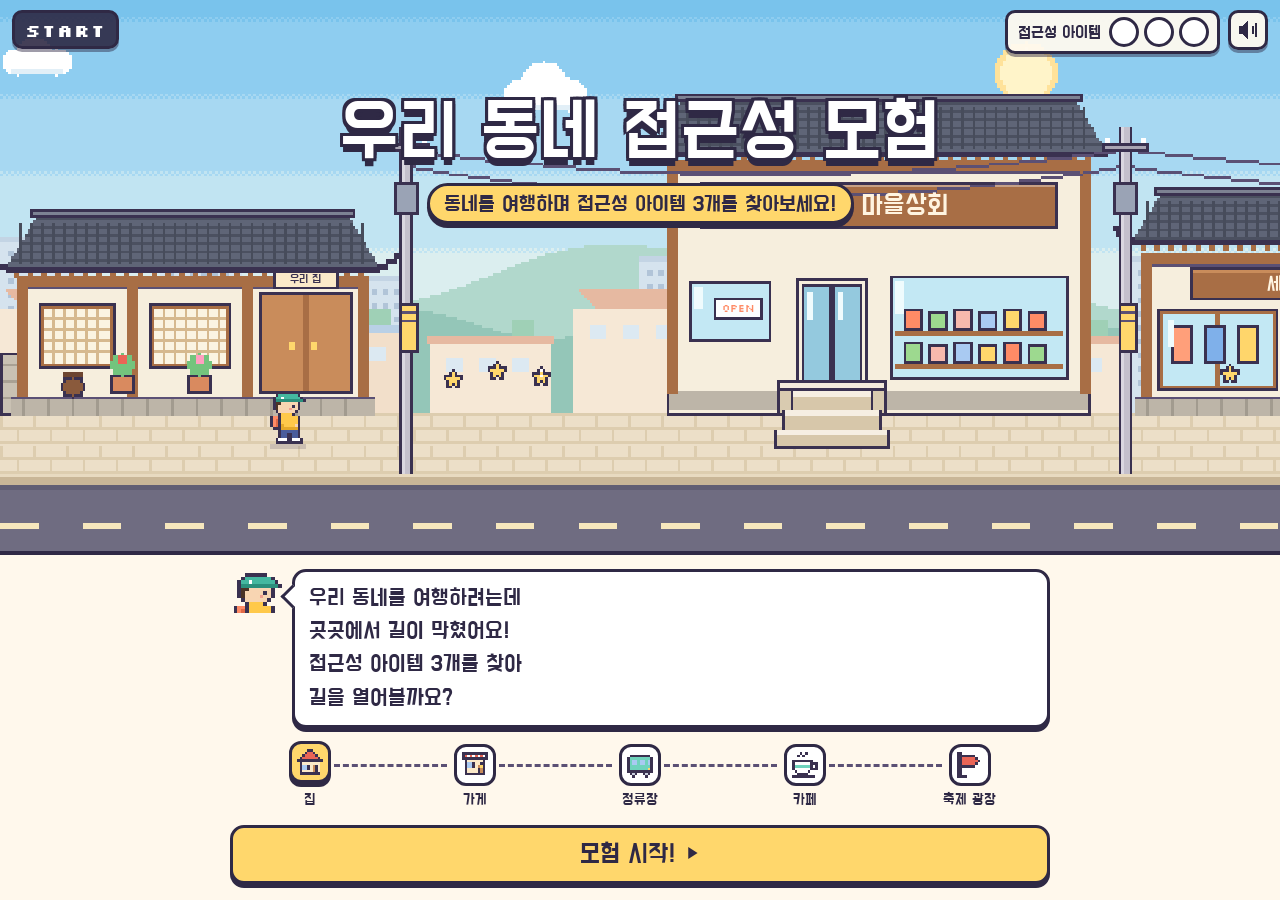
==== commit 7baadde3: "Add files via upload" ====
--- a/index.html
+++ b/index.html
@@ -786,6 +786,8 @@
   world: {
     home: '우리 집',
     fillers: ['세탁소', '꽃집'],
+    homeStyle: 'hanok',     // 우리 집을 한옥으로 ('hanok' 을 지우면 예전 벽돌집)
+    fillerStyle: 'hanok',   // 이웃 가게를 한옥으로
     goal: '우리 동네 축제',
     poster: '동네축제'
   },
@@ -794,7 +796,7 @@
     {
       scene: 'entrance',
       title: '가게에 들어가고 싶어요!',
-      place: { sign: '동네상회', style: 'shop' },
+      place: { sign: '서촌 마을상회', style: 'hanok' },
       travel: '가게로 가는 길이에요',
       lead: '어? 입구에 계단이 있네요.',
       question: '더 많은 사람이 편하게 드나들려면\n무엇이 있으면 좋을까요?',
@@ -820,7 +822,7 @@
       scene: 'board',
       variant: 'busstop',
       title: '중요한 안내를 놓쳤어요!',
-      place: { sign: '마을버스', route: '07' },
+      place: { sign: '서촌 마을버스', route: '07' },
       travel: '버스정류장으로 가요',
       sound: '띵동~',
       lead: '안내방송이 나왔어요.',
@@ -848,7 +850,7 @@
       scene: 'infopoint',
       variant: 'cafe',
       title: '메뉴를 어떻게 확인하지?',
-      place: { sign: '골목카페', board: 'MENU', stand: 'MENU' },
+      place: { sign: '서촌 골목카페', board: 'MENU', stand: 'MENU' },
       travel: '카페에 가 볼까요?',
       lead: '메뉴판에 작은 글씨와 그림만 있어요.',
       question: '메뉴판을 보거나 읽기 어려운 사람도\n메뉴를 확인할 수 있는 방법은 무엇일까요?',
@@ -1962,6 +1964,81 @@
     for (let x = Math.floor(V.L / 30) * 30; x < V.L + V.bw; x += 30) px.R(b, x, 190, 14, 2, P.lane);
   }
 
+  /* ---------- 한옥 그리기 도구 (기와지붕 · 회벽과 나무 기둥 · 창호) ---------- */
+  A.art = A.art || {};
+  A.art.giwa = function (b, x0, x1, y, h) {           // y = 용마루 위, h = 지붕 높이 → 처마 아래 y 를 돌려줍니다
+    const w = x1 - x0;
+    px.R(b, x0 + Math.round(h * 0.6) - 2, y, w - Math.round(h * 1.2) + 4, 3, P.ink);
+    px.R(b, x0 + Math.round(h * 0.6) - 1, y + 1, w - Math.round(h * 1.2) + 2, 1, '#7d8293');
+    for (let r = 0; r < h; r++) {
+      const inset = Math.round((h - r) * 0.6);
+      px.R(b, x0 + inset, y + 3 + r, w - inset * 2, 1, r % 3 === 0 ? '#4b5060' : '#5f6577');
+    }
+    for (let x = x0 + 5; x < x1 - 5; x += 4) px.R(b, x, y + 5, 1, h - 3, '#474c5b');
+    const ey = y + 3 + h;
+    px.R(b, x0, ey, w, 2, P.ink);
+    px.R(b, x0 - 3, ey - 1, 4, 2, P.ink); px.R(b, x0 - 6, ey - 3, 4, 2, P.ink); px.R(b, x0 - 7, ey - 5, 2, 2, P.ink);   // 들린 처마 끝
+    px.R(b, x1 - 1, ey - 1, 4, 2, P.ink); px.R(b, x1 + 2, ey - 3, 4, 2, P.ink); px.R(b, x1 + 5, ey - 5, 2, 2, P.ink);
+    for (let x = x0 + 3; x < x1 - 3; x += 5) px.R(b, x, ey + 2, 2, 2, P.wood2);                                       // 서까래 끝
+    return ey + 4;
+  };
+  A.art.hanokWall = function (b, x0, x1, yTop, yBot, posts) {
+    px.box(b, x0, yTop, x1 - x0, yBot - yTop, '#f6eedd');
+    px.R(b, x0 - 2, yBot - 7, x1 - x0 + 4, 7, '#bdb5a8');                                                            // 기단(돌)
+    px.R(b, x0 - 2, yBot - 7, x1 - x0 + 4, 1, P.ink2);
+    for (let x = x0 + 2; x < x1; x += 9) px.R(b, x, yBot - 6, 1, 6, '#a29b8f');
+    px.R(b, x0, yTop, x1 - x0, 4, P.wood2); px.R(b, x0, yTop + 4, x1 - x0, 1, P.ink2);                               // 도리
+    (posts || [x0, x1 - 4]).forEach(x => px.R(b, x, yTop, 4, yBot - 7 - yTop, P.wood2));
+  };
+  A.art.changho = function (b, x, y, w, h) {                                                                          // 창살 창
+    px.box(b, x, y, w, h, P.wood2);
+    px.R(b, x + 2, y + 2, w - 4, h - 4, '#fbf4e2');
+    for (let i = x + 5; i < x + w - 3; i += 4) px.R(b, i, y + 2, 1, h - 4, '#d6b98f');
+    for (let j = y + 5; j < y + h - 3; j += 4) px.R(b, x + 2, j, w - 4, 1, '#d6b98f');
+  };
+
+  function homeHanok(b, H, G) {
+    const x = H.x, w = H.w, top = 100;
+    // 낮은 돌담
+    px.box(b, x - 6, 128, 14, WD.BASE - 127, '#c9c1b3');
+    for (let yy = 132; yy < WD.BASE; yy += 6) px.R(b, x - 5, yy, 12, 1, '#a9a194');
+    A.art.giwa(b, x - 4, x + w + 4, 76, 18);
+    A.art.hanokWall(b, x, x + w, top, WD.BASE + 1, [x, x + 40, x + 82, x + w - 4]);
+    A.art.changho(b, x + 8, 110, 28, 24);
+    A.art.changho(b, x + 48, 110, 30, 24);
+    // 대문(나무)
+    px.box(b, x + 88, 106, 34, WD.BASE - 7 - 106, P.wood);
+    px.R(b, x + 104, 107, 2, WD.BASE - 7 - 108, P.wood2);
+    px.R(b, x + 99, 124, 2, 3, P.yellow); px.R(b, x + 107, 124, 2, 3, P.yellow);
+    px.box(b, x + 93, 98, 24, 7, P.cream);
+    G.label({ x: x + 105, y: 101.5, text: G.theme.world.home || '우리 집', size: 4.2, color: P.ink });
+    // 장독과 화분
+    px.ball(b, x + 20, 140, 4, '#8a5a3c'); px.R(b, x + 17, 135, 7, 2, '#6d4530');
+    [[x + 34, P.red], [x + 62, '#ff9fc0']].forEach(p => {
+      const sw = Math.round(Math.sin(G.time * 1.8 + p[0]) * 0.8);
+      px.box(b, p[0], 136, 9, 7, '#d98a5f'); px.disc(b, p[0] + 4 + sw, 132, 4, P.leaf); px.R(b, p[0] + 3 + sw, 129, 3, 3, p[1]);
+    });
+  }
+
+  function fillerHanok(b, F, G) {
+    const x = F.x, w = F.w, top = 92;
+    A.art.giwa(b, x - 3, x + w + 3, 68, 16);
+    A.art.hanokWall(b, x, x + w, top, WD.BASE + 1, [x, x + 52, x + w - 4]);
+    // 나무 현판
+    px.box(b, x + 18, 97, w - 36, 12, P.wood2); px.R(b, x + 19, 98, w - 38, 1, P.wood);
+    G.label({ x: x + w / 2, y: 103, text: F.name, size: 7.4, color: '#fff4e0' });
+    // 진열창(창호 틀 + 유리)
+    px.box(b, x + 6, 112, 44, 30, P.wood2); px.R(b, x + 8, 114, 40, 26, P.glass); px.R(b, x + 27, 114, 2, 26, P.wood2);
+    if (F.kind === 0) ['#ff9f7a', '#7fb0ea', '#ffd66b'].forEach((c, i) => { px.box(b, x + 11 + i * 12, 118, 8, 14, c); });
+    else for (let i = 0; i < 3; i++) { px.disc(b, x + 15 + i * 12, 130, 4, P.leaf); px.R(b, x + 14 + i * 12, 125, 3, 3, ['#ff8fb1', P.yellow, '#c5a3ff'][i]); }
+    px.R(b, x + 10, 116, 2, 10, P.glassHi);
+    // 문
+    px.box(b, x + 60, 112, 32, WD.BASE - 7 - 112, P.wood2); px.R(b, x + 62, 114, 28, WD.BASE - 7 - 116, P.glass2); px.R(b, x + 75, 114, 2, WD.BASE - 7 - 116, P.wood2);
+    if (F.kind === 1) [[x + 8, '#ff8fb1'], [x + 22, P.yellow], [x + 36, P.coral]].forEach(p => {
+      px.box(b, p[0], 145, 9, 6, P.metal2); px.disc(b, p[0] + 4, 142, 4, P.leaf); px.disc(b, p[0] + 4, 140, 2, p[1]);
+    });
+  }
+
   /* ---------- 우리 집 (벽돌 다세대 주택) ---------- */
   function home(b, H, G) {
     const x = H.x, w = H.w, top = 40;
@@ -2130,8 +2207,9 @@
     far(b, V);
     ground(b, V);
     const vis = (x0, x1) => x1 > V.L - 20 && x0 < V.L + V.bw + 20;
-    if (vis(W.home.x, W.home.x + W.home.w)) home(b, W.home, G);
-    W.fillers.forEach(F => { if (vis(F.x, F.x + F.w)) filler(b, F, G); });
+    const tw = G.theme.world || {};
+    if (vis(W.home.x, W.home.x + W.home.w)) (tw.homeStyle === 'hanok' ? homeHanok : home)(b, W.home, G);
+    W.fillers.forEach(F => { if (vis(F.x - 8, F.x + F.w + 8)) (tw.fillerStyle === 'hanok' ? fillerHanok : filler)(b, F, G); });
     W.scenes.forEach(sc => { if (vis(sc.x - 30, sc.x + sc.w + 30)) sc.def.draw(b, sc.st, G); });
     if (vis(W.plaza.x, W.plaza.x + W.plaza.w)) plaza(b, W.plaza, G, t);
   };
@@ -2158,7 +2236,8 @@
   const STY = {
     shop: { wall: '#fdeed3', band: '#efd6ad', sign: P.mint2, signText: '#ffffff', awn: [P.coral, '#fff7ea'], trim: '#f3d9ae', win: 'goods' },
     theater: { wall: '#a171a6', band: '#7b4f82', sign: P.yellow, signText: P.ink, awn: null, trim: '#caa0cf', bulbs: true, win: 'posters' },
-    school: { wall: '#f4e7c6', band: '#e2cfa3', sign: P.leaf2, signText: '#ffffff', awn: null, trim: '#e6d3a9', clock: true, win: 'class' }
+    school: { wall: '#f4e7c6', band: '#e2cfa3', sign: P.leaf2, signText: '#ffffff', awn: null, trim: '#e6d3a9', clock: true, win: 'class' },
+    hanok: { wall: '#f6eedd', band: '#bdb5a8', sign: P.wood2, signText: '#fff4e0', awn: null, trim: '#f6eedd', win: 'goods', hanok: true }
   };
   const FLOOR = 139; // 문턱(층) 높이
 
@@ -2211,7 +2290,13 @@
       // 벽
       px.box(b, g.b0, top, g.b1 - g.b0, WD.BASE - top + 1, S.wall);
       px.R(b, g.b0 + 1, WD.BASE - 8, g.b1 - g.b0 - 2, 7, S.band);
+      if (S.hanok) {
+        A.art.giwa(b, g.b0 - 6, g.b1 + 6, top - 24, 18);
+        px.R(b, g.b0, top, g.b1 - g.b0, 4, P.wood2); px.R(b, g.b0, top + 4, g.b1 - g.b0, 1, P.ink2);
+        [g.b0, g.b1 - 4].forEach(px0 => px.R(b, px0, top, 4, WD.BASE - top - 7, P.wood2));
+      } else {
       px.R(b, g.b0 - 2, top - 3, g.b1 - g.b0 + 4, 6, S.trim); px.R(b, g.b0 - 2, top - 4, g.b1 - g.b0 + 4, 1, P.ink); px.R(b, g.b0 - 2, top + 3, g.b1 - g.b0 + 4, 1, P.ink2);
+      }
       if (S.clock) {
         const cx = (g.b0 + g.b1) / 2;
         px.box(b, cx - 12, top - 20, 24, 18, S.trim); px.ball(b, cx, top - 11, 6, '#ffffff'); px.R(b, cx, top - 15, 1, 4, P.ink); px.R(b, cx, top - 11, 3, 1, P.ink);
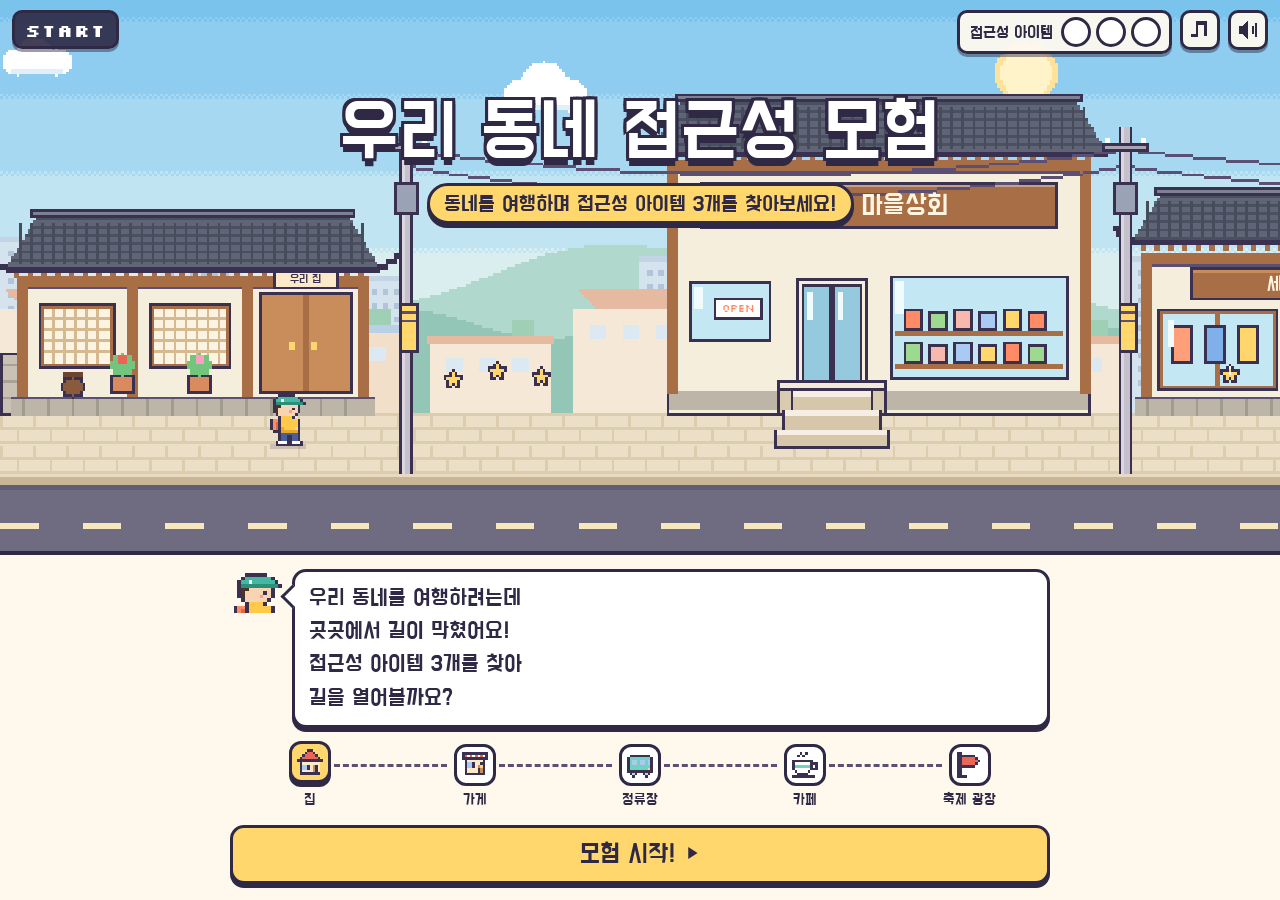
==== commit 13477dea: "Add files via upload" ====
--- a/index.html
+++ b/index.html
@@ -131,6 +131,7 @@
 .mute .x { display: none; }
 .mute.is-muted .wave { display: none; }
 .mute.is-muted .x { display: block; fill: var(--coral); }
+#musicBtn.is-muted .spk { opacity: 0.45; }
 
 /* ---------- 시작 타이틀 ---------- */
 .title-card {
@@ -662,6 +663,9 @@
             <span class="hud-label" aria-hidden="true">접근성 아이템</span>
             <ol id="hudSlots" class="slots" aria-hidden="true"></ol>
           </div>
+          <button id="musicBtn" class="mute" type="button" aria-pressed="false" aria-label="배경음악 끄기">
+            <svg viewBox="0 0 12 12" aria-hidden="true" shape-rendering="crispEdges"><path class="spk" d="M4 1h6v8H8V3H5v7H1V8h3z"/><path class="x" d="M8 7h1v1h1v1h1v2h-1v-1H9v1H8v-1h1V9h1V8H9V7z"/></svg>
+          </button>
           <button id="muteBtn" class="mute" type="button" aria-pressed="false" aria-label="소리 끄기">
             <svg viewBox="0 0 12 12" aria-hidden="true" shape-rendering="crispEdges"><path class="spk" d="M1 4h2l3-3v10L3 8H1z"/><path class="wave" d="M8 4h1v4H8zM10 2h1v8h-1z"/><path class="x" d="M8 3h1v1h1v1h1v2h-1v1H9v1H8V8h1V7h1V5H9V4H8z"/></svg>
           </button>
@@ -2952,10 +2956,74 @@
     }
   };
 
+  /* ---------- 배경음악 「마을 축제」 (파일 없이 합성, 약 14초 반복) ---------- */
+  const BGM = {
+    bpm: 138,
+    melody: [[72,1],[76,1],[79,1],[76,1],[84,2],[79,2], [77,1],[81,1],[84,1],[81,1],[77,2],[0,2],
+             [79,1],[83,1],[86,1],[83,1],[79,2],[77,2], [76,2],[72,2],[76,1],[79,1],[72,2],
+             [81,1],[79,1],[76,1],[79,1],[81,2],[84,2], [81,1],[77,1],[74,1],[77,1],[81,2],[0,2],
+             [79,1],[81,1],[83,1],[86,1],[84,2],[83,2], [84,4],[0,2],[79,1],[83,1]],
+    roots: [48,41,43,48,45,41,43,48]
+  };
+  const MUSIC_VOL = 0.5;            // 효과음보다 작게 (1 = 효과음과 같은 크기)
+  let bus = null, mTimer = null, mNext = 0, musicOff = false, wantMusic = false, noise = null;
+  function mtone(f, t, dur, type, vol) {
+    const o = ctx.createOscillator(), g = ctx.createGain();
+    o.type = type; o.frequency.setValueAtTime(f, t);
+    g.gain.setValueAtTime(0.0001, t);
+    g.gain.linearRampToValueAtTime(vol, t + 0.01);
+    g.gain.setValueAtTime(vol, t + Math.max(0.02, dur * 0.6));
+    g.gain.exponentialRampToValueAtTime(0.0001, t + dur);
+    o.connect(g); g.connect(bus); o.start(t); o.stop(t + dur + 0.05);
+  }
+  function mhat(t) {
+    if (!noise) {
+      const len = Math.floor(ctx.sampleRate * 0.05); noise = ctx.createBuffer(1, len, ctx.sampleRate);
+      const d = noise.getChannelData(0); for (let i = 0; i < len; i++) d[i] = Math.random() * 2 - 1;
+    }
+    const sN = ctx.createBufferSource(), f = ctx.createBiquadFilter(), g = ctx.createGain();
+    sN.buffer = noise; f.type = 'highpass'; f.frequency.value = 7000;
+    g.gain.setValueAtTime(0.03, t); g.gain.exponentialRampToValueAtTime(0.0001, t + 0.04);
+    sN.connect(f); f.connect(g); g.connect(bus); sN.start(t);
+  }
+  const eighth = () => 60 / BGM.bpm / 2;
+  function loop(start) {
+    const e = eighth(); let t = start;
+    BGM.melody.forEach(([n, l]) => { if (n) mtone(N(n), t, l * e * 0.95, 'square', 0.06); t += l * e; });
+    BGM.roots.forEach((r, bar) => {
+      for (let k = 0; k < 8; k++) {
+        const bt = start + (bar * 8 + k) * e;
+        mtone(N(k % 2 ? r + 12 : r), bt, e * 0.9, 'square', 0.045);
+        if (k % 2) mhat(bt);
+      }
+    });
+  }
+  function musicOn() {
+    if (bus || muted || musicOff || !wantMusic || document.hidden) return;
+    if (!ensure()) return;
+    bus = ctx.createGain(); bus.gain.value = 0.0001; bus.connect(master);
+    bus.gain.setTargetAtTime(MUSIC_VOL, ctx.currentTime, 0.3);
+    mNext = ctx.currentTime + 0.1;
+    const tick = () => { while (mNext < ctx.currentTime + 1) { try { loop(mNext); } catch (e) { /* 무시 */ } mNext += 64 * eighth(); } };
+    tick(); mTimer = setInterval(tick, 250);
+  }
+  function musicHalt() {
+    clearInterval(mTimer); mTimer = null;
+    if (bus) { const b = bus; try { b.gain.setTargetAtTime(0, ctx.currentTime, 0.08); } catch (e) { /* 무시 */ } setTimeout(() => { try { b.disconnect(); } catch (e) { /* 무시 */ } }, 600); bus = null; }
+  }
+  // 다른 앱·탭으로 가면 멈추고, 돌아오면 다시 재생
+  document.addEventListener('visibilitychange', () => { if (document.hidden) musicHalt(); else musicOn(); });
+
   A.audio = {
     unlock: ensure,
+    music: {
+      start() { wantMusic = true; musicOn(); },
+      stop() { wantMusic = false; musicHalt(); },
+      setOff(v) { musicOff = !!v; if (musicOff) musicHalt(); else musicOn(); },
+      isOff: () => musicOff
+    },
     play(name) { if (muted || !SFX[name]) return; if (!ensure()) return; try { SFX[name](ctx.currentTime + 0.01); } catch (e) { /* 무시 */ } },
-    setMuted(v) { muted = !!v; },
+    setMuted(v) { muted = !!v; if (muted) musicHalt(); else musicOn(); },
     isMuted: () => muted
   };
 })(window.AAG);
@@ -3363,8 +3431,14 @@
     el = UI.el = {
       app: $('#app'), stage: $('#stage'), panel: $('#panel'), hudStage: $('#hudStage'), slots: $('#hudSlots'), itemsLabel: $('#hudItems'),
       toast: $('#toast'), title: $('#titleCard'), complete: $('#complete'), sr: $('#sr'), modal: $('#itemsModal'), modalBody: $('#itemsBody'),
-      mute: $('#muteBtn'), canvas: $('#view')
+      mute: $('#muteBtn'), music: $('#musicBtn'), canvas: $('#view')
     };
+    el.music.addEventListener('click', () => {
+      const m = !A.audio.music.isOff(); A.audio.music.setOff(m);
+      el.music.setAttribute('aria-pressed', String(m));
+      el.music.setAttribute('aria-label', m ? '배경음악 켜기' : '배경음악 끄기');
+      el.music.classList.toggle('is-muted', m);
+    });
     el.mute.addEventListener('click', () => {
       const m = !A.audio.isMuted(); A.audio.setMuted(m);
       el.mute.setAttribute('aria-pressed', String(m));
@@ -3703,7 +3777,7 @@
       }
       const body = JSON.stringify(data);
       try {
-        const res = await fetch(url, { method: 'POST', headers: { 'Content-Type': 'text/plain;charset=utf-8' }, body, redirect: 'follow' });
+        const res = await fetch(url, { method: 'POST', keepalive: true, headers: { 'Content-Type': 'text/plain;charset=utf-8' }, body, redirect: 'follow' });
         let j = null;
         try { j = await res.json(); } catch (e) { /* 응답이 JSON 이 아닐 수 있음 */ }
         if (j && j.ok) return { ok: true };
@@ -4140,7 +4214,11 @@
     if (btn) { btn.disabled = true; if (label) label.textContent = '보내는 중…'; }
     const key = JSON.stringify(ctx.s);
     if (!ctx.payload || ctx.payloadKey !== key) { ctx.payload = A.sheets.buildPayload(ctx.theme, ctx.s, memoryOptions(), actionList()); ctx.payloadKey = key; }
-    const r = await A.sheets.send(ctx.payload);
+    /* 구글 시트 응답은 몇 초 걸릴 수 있어요. 1.5초 안에 답이 없으면 완료 화면을 먼저 보여 주고,
+     * 저장은 뒤에서 계속 진행합니다(창을 닫아도 keepalive 로 끝까지 보내요). */
+    const sending = A.sheets.send(ctx.payload);
+    const r = await Promise.race([sending, new Promise(res => setTimeout(() => res({ ok: true, unconfirmed: true, early: true }), 1500))]);
+    if (r.early) sending.then(x => { if (!x.ok && window.console) console.warn('[저장 실패] 완료 화면 뒤에서 보낸 기록이 저장되지 않았어요.', x); });
     if (r.ok) { A.audio.play('item'); renderDone(r); return; }
     if (btn) { btn.disabled = false; if (label) label.textContent = keep; }
     if (fe) fe.textContent = C().errors.send;
@@ -4258,10 +4336,11 @@
 
   game.run = async function () {
     const id = ++runId, T = game.theme, W = E.W, h = E.hero;
+    A.audio.music.stop();
     const found = [];
     await UI.showStart(T, { themes: (A.settings && A.settings.showVersionSwitch) ? game.themeList() : [], onTheme: tid => { if (tid !== T.id) game.load(tid); } });
     if (!alive(id)) return;
-    A.audio.unlock(); A.audio.play('tap');
+    A.audio.unlock(); A.audio.play('tap'); A.audio.music.start();
     UI.hideStart();
     game.playId = A.sheets ? A.sheets.newPlayId() : '';
     if (A.sheets) A.sheets.track('start', T, game.playId);
@@ -4337,6 +4416,7 @@
       if (k > lastBulb) { lastBulb = k; if (k % 2 === 0) A.audio.play('bulb'); }
     });
     W.plaza.lit = bulbs;
+    A.audio.music.stop();
     A.audio.play('fanfare');
     for (let k = 0; k < 4; k++) E.after(k * 250, () => E.burst(h.x + (Math.random() - 0.5) * 80, 70, 'confetti', 26));
     E.jump(); E.after(500, () => E.jump());
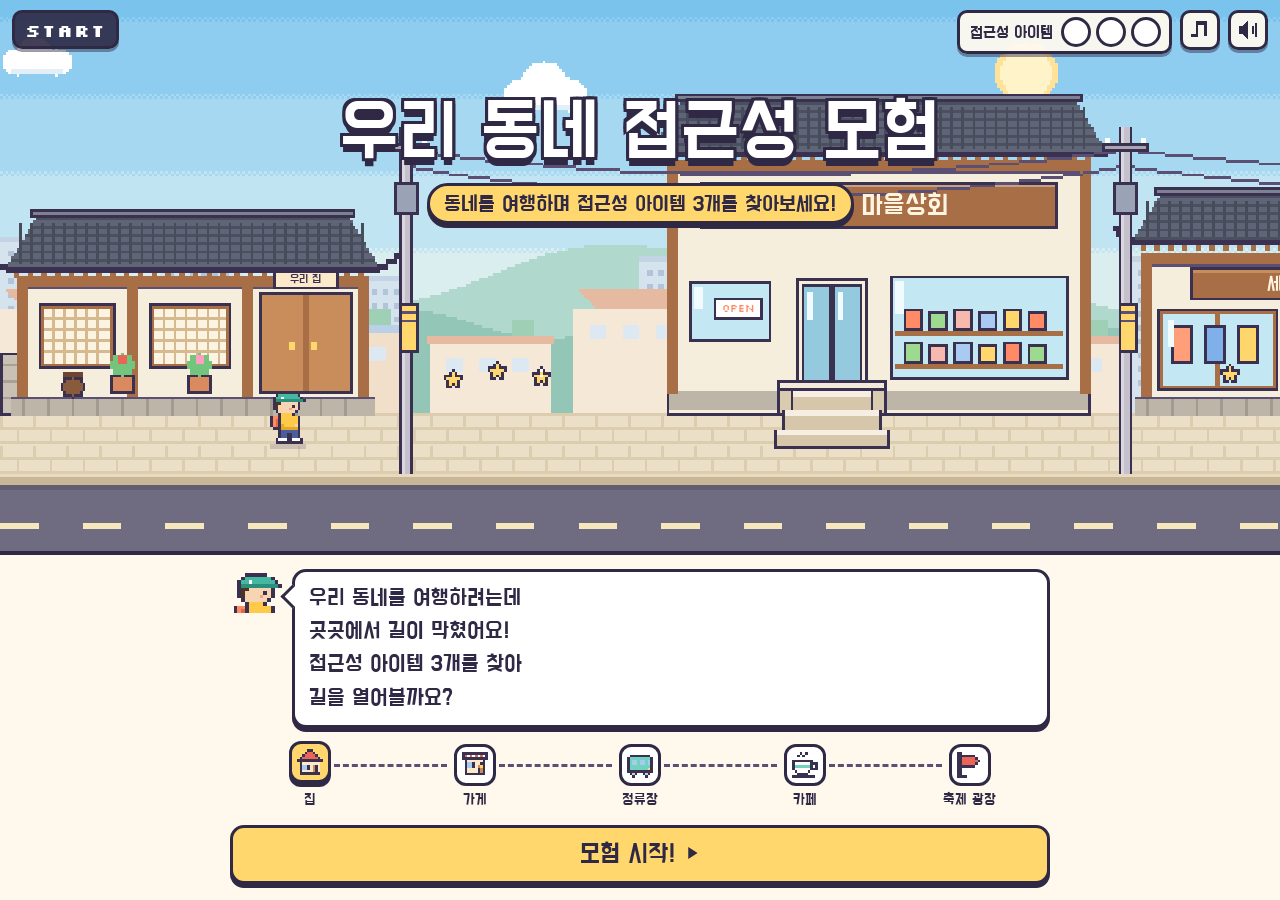
==== commit 9e3e0ebb: "Add files via upload" ====
--- a/index.html
+++ b/index.html
@@ -3011,8 +3011,41 @@
     clearInterval(mTimer); mTimer = null;
     if (bus) { const b = bus; try { b.gain.setTargetAtTime(0, ctx.currentTime, 0.08); } catch (e) { /* 무시 */ } setTimeout(() => { try { b.disconnect(); } catch (e) { /* 무시 */ } }, 600); bus = null; }
   }
+  /* ---------- 휴대폰 소리 켜기 ----------
+   * ① 휴대폰 브라우저는 '손가락으로 누른 그 순간'에만 소리를 켜 줘요. 화면을 처음 누를 때 바로 켭니다.
+   * ② 아이폰은 무음 모드(옆 스위치)면 게임 소리를 막아요. 소리 없는 오디오를 함께 틀어
+   *    음악 앱처럼 소리가 나게 합니다(아이폰 사파리 17 이상은 audioSession 으로 바로 지정). */
+  let keepAlive = null;
+  function silentWavURL() {
+    const rate = 8000, n = rate / 2, buf = new ArrayBuffer(44 + n), v = new DataView(buf);
+    const w = (o, str) => { for (let i = 0; i < str.length; i++) v.setUint8(o + i, str.charCodeAt(i)); };
+    w(0, 'RIFF'); v.setUint32(4, 36 + n, true); w(8, 'WAVE'); w(12, 'fmt ');
+    v.setUint32(16, 16, true); v.setUint16(20, 1, true); v.setUint16(22, 1, true);
+    v.setUint32(24, rate, true); v.setUint32(28, rate, true); v.setUint16(32, 1, true); v.setUint16(34, 8, true);
+    w(36, 'data'); v.setUint32(40, n, true);
+    for (let i = 0; i < n; i++) v.setUint8(44 + i, 128);
+    return URL.createObjectURL(new Blob([buf], { type: 'audio/wav' }));
+  }
+  function phoneUnlock() {
+    try { if (navigator.audioSession) navigator.audioSession.type = 'playback'; } catch (e) { /* 무시 */ }
+    if (!ensure()) return;
+    try { const b = ctx.createBuffer(1, 1, 22050), src = ctx.createBufferSource(); src.buffer = b; src.connect(ctx.destination); src.start(0); } catch (e) { /* 무시 */ }
+    try {
+      if (!keepAlive) {
+        keepAlive = document.createElement('audio');
+        keepAlive.src = silentWavURL(); keepAlive.loop = true;
+        keepAlive.setAttribute('playsinline', ''); keepAlive.setAttribute('aria-hidden', 'true');
+      }
+      if (keepAlive.paused && !document.hidden) { const pr = keepAlive.play(); if (pr && pr.catch) pr.catch(() => {}); }
+    } catch (e) { /* 무시 */ }
+  }
+  ['pointerdown', 'touchend', 'click', 'keydown'].forEach(ev => document.addEventListener(ev, phoneUnlock, { capture: true, passive: true }));
+
   // 다른 앱·탭으로 가면 멈추고, 돌아오면 다시 재생
-  document.addEventListener('visibilitychange', () => { if (document.hidden) musicHalt(); else musicOn(); });
+  document.addEventListener('visibilitychange', () => {
+    if (document.hidden) { musicHalt(); if (keepAlive) try { keepAlive.pause(); } catch (e) { /* 무시 */ } }
+    else musicOn();
+  });
 
   A.audio = {
     unlock: ensure,
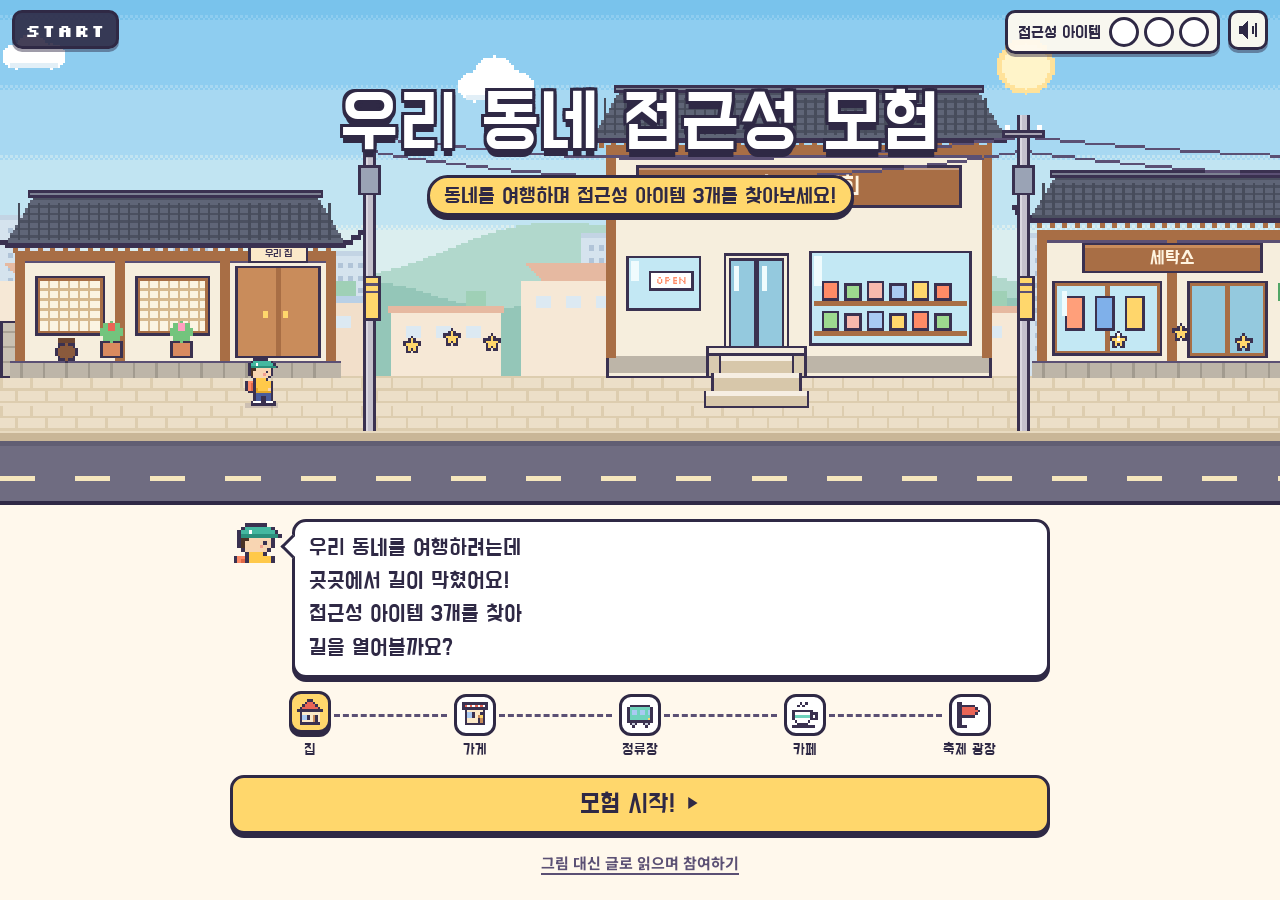
==== commit 3f62e1da: "Add files via upload" ====
--- a/index.html
+++ b/index.html
@@ -24,7 +24,7 @@
   --card: #ffffff;
   --sun: #ffd76c;        /* 강조(버튼) */
   --sun-2: #f1b640;
-  --mint: #2b8f7c;
+  --mint: #1f7363;      /* 글자 대비 4.5:1 이상 (예전 #2b8f7c) */
   --mint-bg: #daf4ed;
   --coral: #e0603f;
   --coral-bg: #ffe6dc;
@@ -131,7 +131,6 @@
 .mute .x { display: none; }
 .mute.is-muted .wave { display: none; }
 .mute.is-muted .x { display: block; fill: var(--coral); }
-#musicBtn.is-muted .spk { opacity: 0.45; }
 
 /* ---------- 시작 타이틀 ---------- */
 .title-card {
@@ -225,6 +224,14 @@
 .chip[aria-pressed="true"] { background: var(--ink); color: #fff; }
 .chip[aria-pressed="true"]::before { content: '● '; color: var(--sun); }
 
+.start-alt { margin: 6px 0 0; text-align: center; }
+.start-alt .cp-link { font-size: 15px; color: var(--ink-soft); }
+.scene-box { margin: 0 0 12px; padding: 10px 14px; background: var(--card); border: 3px solid var(--ink); border-radius: 14px; }
+.scene-box .travel-title { font-size: clamp(21px, 3.4vw, 28px); }
+.scene-text { margin: 6px 0 0; font-size: clamp(16px, 2.3vw, 18px); line-height: 1.6; font-weight: 700; }
+.scene-after { margin: 0 0 12px; padding: 8px 12px; background: var(--mint-bg); border: 2px solid var(--mint); border-radius: 12px; font-size: 16px; line-height: 1.55; font-weight: 700; }
+.travel-title:focus, .scene-box:focus { outline: none; }
+
 /* ---------- 이동 ---------- */
 .p-travel { text-align: center; padding: 6px 0; }
 .travel-title { margin: 0; font-family: var(--f-display); font-size: clamp(24px, 4vw, 34px); line-height: 1.2; text-wrap: balance; }
@@ -255,8 +262,8 @@
 .choice.is-tried .choice-state { display: block; background: var(--coral-bg); color: #9b3a1f; }
 .choice.is-picked { background: var(--mint-bg); border-width: 4px; }
 .choice.is-picked .choice-state { display: block; background: var(--mint); color: #fff; }
-.choice:disabled { cursor: default; }
-.choice:disabled:not(.is-picked) { opacity: 0.5; }
+.choice:disabled, .choice[aria-disabled="true"] { cursor: default; }
+.choice:disabled:not(.is-picked), .choice[aria-disabled="true"]:not(.is-picked) { opacity: 0.5; }
 .choice.wobble { animation: wobble 0.45s ease; }
 @keyframes wobble { 0%, 100% { transform: none; } 25% { transform: translateX(-4px) rotate(-1deg); } 60% { transform: translateX(4px) rotate(1deg); } }
 
@@ -663,9 +670,6 @@
             <span class="hud-label" aria-hidden="true">접근성 아이템</span>
             <ol id="hudSlots" class="slots" aria-hidden="true"></ol>
           </div>
-          <button id="musicBtn" class="mute" type="button" aria-pressed="false" aria-label="배경음악 끄기">
-            <svg viewBox="0 0 12 12" aria-hidden="true" shape-rendering="crispEdges"><path class="spk" d="M4 1h6v8H8V3H5v7H1V8h3z"/><path class="x" d="M8 7h1v1h1v1h1v2h-1v-1H9v1H8v-1h1V9h1V8H9V7z"/></svg>
-          </button>
           <button id="muteBtn" class="mute" type="button" aria-pressed="false" aria-label="소리 끄기">
             <svg viewBox="0 0 12 12" aria-hidden="true" shape-rendering="crispEdges"><path class="spk" d="M1 4h2l3-3v10L3 8H1z"/><path class="wave" d="M8 4h1v4H8zM10 2h1v8h-1z"/><path class="x" d="M8 3h1v1h1v1h1v2h-1v1H9v1H8V8h1V7h1V5H9V4H8z"/></svg>
           </button>
@@ -673,8 +677,8 @@
       </header>
 
       <div id="titleCard" class="title-card" hidden></div>
-      <div id="toast" class="toast" role="status" hidden></div>
-      <div id="complete" class="complete" hidden></div>
+      <div id="toast" class="toast" aria-hidden="true" hidden></div>
+      <div id="complete" class="complete" aria-hidden="true" hidden></div>
     </main>
 
     <section id="panel" class="panel" aria-label="안내와 선택"></section>
@@ -881,8 +885,8 @@
       solved: '메뉴를 확인하는 방법이 여러 가지로 늘었어요!',
       item: {
         name: '다양한 방법으로 제공하는 정보', short: '다양한 정보', icon: 'multi',
-        desc: '같은 정보를 글자, 점자, 음성처럼\n여러 방법으로 확인할 수 있으면 좋아요.',
-        note: '한 가지 방법만 정답은 아니에요. 큰 글씨, 음성, 직원 안내처럼 고를 수 있는 방법이 많을수록 더 많은 사람이 이용해요.'
+        desc: '같은 정보를 점자, 사진과 쉬운 말, 큰 글씨처럼\n여러 방법으로 확인할 수 있으면 좋아요.',
+        note: '한 가지 방법만 정답은 아니에요. 큰 글씨, 사진, 직원 안내처럼 고를 수 있는 방법이 많을수록 더 많은 사람이 이용해요.'
       },
       a11y: {
         before: '카페 벽에 작은 글씨와 그림으로만 된 메뉴판이 있습니다.',
@@ -2956,107 +2960,10 @@
     }
   };
 
-  /* ---------- 배경음악 「마을 축제」 (파일 없이 합성, 약 14초 반복) ---------- */
-  const BGM = {
-    bpm: 138,
-    melody: [[72,1],[76,1],[79,1],[76,1],[84,2],[79,2], [77,1],[81,1],[84,1],[81,1],[77,2],[0,2],
-             [79,1],[83,1],[86,1],[83,1],[79,2],[77,2], [76,2],[72,2],[76,1],[79,1],[72,2],
-             [81,1],[79,1],[76,1],[79,1],[81,2],[84,2], [81,1],[77,1],[74,1],[77,1],[81,2],[0,2],
-             [79,1],[81,1],[83,1],[86,1],[84,2],[83,2], [84,4],[0,2],[79,1],[83,1]],
-    roots: [48,41,43,48,45,41,43,48]
-  };
-  const MUSIC_VOL = 0.5;            // 효과음보다 작게 (1 = 효과음과 같은 크기)
-  let bus = null, mTimer = null, mNext = 0, musicOff = false, wantMusic = false, noise = null;
-  function mtone(f, t, dur, type, vol) {
-    const o = ctx.createOscillator(), g = ctx.createGain();
-    o.type = type; o.frequency.setValueAtTime(f, t);
-    g.gain.setValueAtTime(0.0001, t);
-    g.gain.linearRampToValueAtTime(vol, t + 0.01);
-    g.gain.setValueAtTime(vol, t + Math.max(0.02, dur * 0.6));
-    g.gain.exponentialRampToValueAtTime(0.0001, t + dur);
-    o.connect(g); g.connect(bus); o.start(t); o.stop(t + dur + 0.05);
-  }
-  function mhat(t) {
-    if (!noise) {
-      const len = Math.floor(ctx.sampleRate * 0.05); noise = ctx.createBuffer(1, len, ctx.sampleRate);
-      const d = noise.getChannelData(0); for (let i = 0; i < len; i++) d[i] = Math.random() * 2 - 1;
-    }
-    const sN = ctx.createBufferSource(), f = ctx.createBiquadFilter(), g = ctx.createGain();
-    sN.buffer = noise; f.type = 'highpass'; f.frequency.value = 7000;
-    g.gain.setValueAtTime(0.03, t); g.gain.exponentialRampToValueAtTime(0.0001, t + 0.04);
-    sN.connect(f); f.connect(g); g.connect(bus); sN.start(t);
-  }
-  const eighth = () => 60 / BGM.bpm / 2;
-  function loop(start) {
-    const e = eighth(); let t = start;
-    BGM.melody.forEach(([n, l]) => { if (n) mtone(N(n), t, l * e * 0.95, 'square', 0.06); t += l * e; });
-    BGM.roots.forEach((r, bar) => {
-      for (let k = 0; k < 8; k++) {
-        const bt = start + (bar * 8 + k) * e;
-        mtone(N(k % 2 ? r + 12 : r), bt, e * 0.9, 'square', 0.045);
-        if (k % 2) mhat(bt);
-      }
-    });
-  }
-  function musicOn() {
-    if (bus || muted || musicOff || !wantMusic || document.hidden) return;
-    if (!ensure()) return;
-    bus = ctx.createGain(); bus.gain.value = 0.0001; bus.connect(master);
-    bus.gain.setTargetAtTime(MUSIC_VOL, ctx.currentTime, 0.3);
-    mNext = ctx.currentTime + 0.1;
-    const tick = () => { while (mNext < ctx.currentTime + 1) { try { loop(mNext); } catch (e) { /* 무시 */ } mNext += 64 * eighth(); } };
-    tick(); mTimer = setInterval(tick, 250);
-  }
-  function musicHalt() {
-    clearInterval(mTimer); mTimer = null;
-    if (bus) { const b = bus; try { b.gain.setTargetAtTime(0, ctx.currentTime, 0.08); } catch (e) { /* 무시 */ } setTimeout(() => { try { b.disconnect(); } catch (e) { /* 무시 */ } }, 600); bus = null; }
-  }
-  /* ---------- 휴대폰 소리 켜기 ----------
-   * ① 휴대폰 브라우저는 '손가락으로 누른 그 순간'에만 소리를 켜 줘요. 화면을 처음 누를 때 바로 켭니다.
-   * ② 아이폰은 무음 모드(옆 스위치)면 게임 소리를 막아요. 소리 없는 오디오를 함께 틀어
-   *    음악 앱처럼 소리가 나게 합니다(아이폰 사파리 17 이상은 audioSession 으로 바로 지정). */
-  let keepAlive = null;
-  function silentWavURL() {
-    const rate = 8000, n = rate / 2, buf = new ArrayBuffer(44 + n), v = new DataView(buf);
-    const w = (o, str) => { for (let i = 0; i < str.length; i++) v.setUint8(o + i, str.charCodeAt(i)); };
-    w(0, 'RIFF'); v.setUint32(4, 36 + n, true); w(8, 'WAVE'); w(12, 'fmt ');
-    v.setUint32(16, 16, true); v.setUint16(20, 1, true); v.setUint16(22, 1, true);
-    v.setUint32(24, rate, true); v.setUint32(28, rate, true); v.setUint16(32, 1, true); v.setUint16(34, 8, true);
-    w(36, 'data'); v.setUint32(40, n, true);
-    for (let i = 0; i < n; i++) v.setUint8(44 + i, 128);
-    return URL.createObjectURL(new Blob([buf], { type: 'audio/wav' }));
-  }
-  function phoneUnlock() {
-    try { if (navigator.audioSession) navigator.audioSession.type = 'playback'; } catch (e) { /* 무시 */ }
-    if (!ensure()) return;
-    try { const b = ctx.createBuffer(1, 1, 22050), src = ctx.createBufferSource(); src.buffer = b; src.connect(ctx.destination); src.start(0); } catch (e) { /* 무시 */ }
-    try {
-      if (!keepAlive) {
-        keepAlive = document.createElement('audio');
-        keepAlive.src = silentWavURL(); keepAlive.loop = true;
-        keepAlive.setAttribute('playsinline', ''); keepAlive.setAttribute('aria-hidden', 'true');
-      }
-      if (keepAlive.paused && !document.hidden) { const pr = keepAlive.play(); if (pr && pr.catch) pr.catch(() => {}); }
-    } catch (e) { /* 무시 */ }
-  }
-  ['pointerdown', 'touchend', 'click', 'keydown'].forEach(ev => document.addEventListener(ev, phoneUnlock, { capture: true, passive: true }));
-
-  // 다른 앱·탭으로 가면 멈추고, 돌아오면 다시 재생
-  document.addEventListener('visibilitychange', () => {
-    if (document.hidden) { musicHalt(); if (keepAlive) try { keepAlive.pause(); } catch (e) { /* 무시 */ } }
-    else musicOn();
-  });
-
   A.audio = {
     unlock: ensure,
-    music: {
-      start() { wantMusic = true; musicOn(); },
-      stop() { wantMusic = false; musicHalt(); },
-      setOff(v) { musicOff = !!v; if (musicOff) musicHalt(); else musicOn(); },
-      isOff: () => musicOff
-    },
     play(name) { if (muted || !SFX[name]) return; if (!ensure()) return; try { SFX[name](ctx.currentTime + 0.01); } catch (e) { /* 무시 */ } },
-    setMuted(v) { muted = !!v; if (muted) musicHalt(); else musicOn(); },
+    setMuted(v) { muted = !!v; },
     isMuted: () => muted
   };
 })(window.AAG);
@@ -3464,14 +3371,8 @@
     el = UI.el = {
       app: $('#app'), stage: $('#stage'), panel: $('#panel'), hudStage: $('#hudStage'), slots: $('#hudSlots'), itemsLabel: $('#hudItems'),
       toast: $('#toast'), title: $('#titleCard'), complete: $('#complete'), sr: $('#sr'), modal: $('#itemsModal'), modalBody: $('#itemsBody'),
-      mute: $('#muteBtn'), music: $('#musicBtn'), canvas: $('#view')
+      mute: $('#muteBtn'), canvas: $('#view')
     };
-    el.music.addEventListener('click', () => {
-      const m = !A.audio.music.isOff(); A.audio.music.setOff(m);
-      el.music.setAttribute('aria-pressed', String(m));
-      el.music.setAttribute('aria-label', m ? '배경음악 켜기' : '배경음악 끄기');
-      el.music.classList.toggle('is-muted', m);
-    });
     el.mute.addEventListener('click', () => {
       const m = !A.audio.isMuted(); A.audio.setMuted(m);
       el.mute.setAttribute('aria-pressed', String(m));
@@ -3503,6 +3404,9 @@
     el.panel.scrollTop = 0;
   }
   const icon = (name, cls) => '<img class="' + (cls || 'px-icon') + '" src="' + A.iconURL(name, 6) + '" alt="" draggable="false">';
+  /* 화면 표시용 영어(STAGE 1 등)를 화면읽기에서는 한글로 읽게 합니다 */
+  const koStage = t => String(t || '').replace(/^STAGE (\d+)$/, '$1번째 장소').replace(/^FINAL STAGE$/, '마지막 장소').replace(/^FINAL$/, '마지막 장소').replace(/^START$/, '시작');
+  UI.koStage = koStage;
 
   /* ---------- HUD ---------- */
   UI.hud = {
@@ -3516,7 +3420,7 @@
       this.count = 0; this.total = n; this.label();
     },
     label() { el.itemsLabel.setAttribute('aria-label', '접근성 아이템 ' + this.total + '개 중 ' + this.count + '개 찾음'); },
-    setStage(t) { el.hudStage.textContent = t; },
+    setStage(t) { el.hudStage.innerHTML = '<span aria-hidden="true">' + esc(t) + '</span><span class="sr-only">' + esc(koStage(t)) + '</span>'; },
     fill(i, item) {
       const li = el.slots.children[i]; if (!li) return;
       li.classList.add('got');
@@ -3548,11 +3452,13 @@
         '<div class="speech"><img class="face" src="' + UI.faceURL + '" alt=""><p class="speech-text">' + br(theme.intro) + '</p></div>' +
         routeHTML(theme, 0) +
         '<button type="button" class="btn btn-go" id="startBtn"><span>' + esc(theme.startButton || '모험 시작!') + '</span><span class="btn-arrow" aria-hidden="true">▶</span></button>' +
+        '<p class="start-alt"><button type="button" class="cp-link" id="textBtn">그림 대신 글로 읽으며 참여하기</button></p>' +
         sw +
       '</div>', 'start');
     UI.setScene(theme.title + ' 시작 화면. 작은 동네 골목과 집 앞에 선 동네 탐험가가 보입니다.');
     return new Promise(res => {
-      $('#startBtn').addEventListener('click', () => res(), { once: true });
+      $('#startBtn').addEventListener('click', () => res('picture'), { once: true });
+      $('#textBtn').addEventListener('click', () => res('text'), { once: true });
       el.panel.querySelectorAll('[data-theme]').forEach(b => b.addEventListener('click', () => { if (opts && opts.onTheme) opts.onTheme(b.dataset.theme); }));
     });
   };
@@ -3560,22 +3466,36 @@
 
   /* ---------- 이동 중 ---------- */
   UI.narrate = function (o) {
+    // 안내 칸 안에 있던 버튼이 사라지면 포커스가 길을 잃으므로, 그때는 새 제목으로 옮깁니다
+    const ae = document.activeElement;
+    const lost = !ae || ae === document.body || el.panel.contains(ae);
     setPanel(
       '<div class="p-travel">' +
-        '<p class="eyebrow">' + esc(o.kicker || '') + '</p>' +
-        '<p class="travel-title">' + esc(o.title || '') + '</p>' +
+        '<p class="eyebrow"><span aria-hidden="true">' + esc(o.kicker || '') + '</span><span class="sr-only">' + esc(koStage(o.kicker)) + '</span></p>' +
+        '<p class="travel-title" id="travelTitle" tabindex="-1">' + esc(o.title || '') + '</p>' +
         (o.sub ? '<p class="travel-sub">' + esc(o.sub) + '</p>' : '') +
         (o.theme ? routeHTML(o.theme, o.route, true) : '') +
       '</div>', 'travel');
-    if (o.say !== false) UI.announce([o.kicker, o.title, o.sub].filter(Boolean).join('. '));
+    const speech = [koStage(o.kicker), o.title, o.sub, o.sr].filter(Boolean).join('. ');
+    if (lost && o.say !== false) {
+      // 제목은 포커스가 가면서 읽히므로, 알림 칸에는 나머지만 보내 같은 말이 두 번 나오지 않게 합니다
+      const t = $('#travelTitle'); if (t) t.focus({ preventScroll: true });
+      const rest = [koStage(o.kicker), o.sub, o.sr].filter(Boolean).join('. ');
+      if (rest) UI.announce(rest);
+    } else if (o.say !== false) UI.announce(speech);
   };
 
   /* ---------- 질문과 선택지 ---------- */
   function shuffle(a) { a = a.slice(); for (let i = a.length - 1; i > 0; i--) { const j = Math.floor(Math.random() * (i + 1)); const t = a[i]; a[i] = a[j]; a[j] = t; } return a; }
   UI.ask = function (stage, idx, h) {
     const choices = shuffle(stage.choices.map((c, i) => Object.assign({ _i: i }, c)));
+    const before = (stage.a11y && stage.a11y.before) || '';
+    const tm = h && h.textMode;
     setPanel(
       '<div class="p-ask">' +
+        (tm ? '<div class="scene-box"><p class="eyebrow">' + esc(h.place ? (idx + 1) + '번째 장소 · ' + h.place : (idx + 1) + '번째 장소') + '</p>' +
+          '<h2 class="travel-title">' + esc(stage.title || '') + '</h2>' +
+          (before ? '<p class="scene-text">' + esc(before) + '</p>' : '') + '</div>' : '') +
         '<div class="speech is-question"><img class="face" src="' + UI.faceURL + '" alt="">' +
           '<div><p class="speech-lead">' + br(stage.lead || '') + '</p><p class="speech-q" id="qText">' + br(stage.question) + '</p></div></div>' +
         '<div class="choices" role="group" aria-labelledby="qText">' +
@@ -3587,7 +3507,7 @@
         '</div>' +
         '<p class="feedback" id="feedback" role="status" aria-live="polite"></p>' +
       '</div>', 'ask');
-    UI.announce((stage.lead || '') + ' ' + stage.question.replace(/\n/g, ' ') + ' 선택지 ' + choices.length + '개. 숫자 1부터 ' + choices.length + '까지 눌러도 골라요.');
+    UI.announce((tm ? (idx + 1) + '번째 장소' + (h.place ? ', ' + h.place : '') + '. ' + (stage.title || '') + ' ' : '') + (before ? before + ' ' : '') + (stage.lead || '') + ' ' + stage.question.replace(/\n/g, ' ') + ' 선택지 ' + choices.length + '개. 숫자 1부터 ' + choices.length + '까지 눌러도 골라요.');
     const btns = el.panel.querySelectorAll('.choice'), fb = $('#feedback');
     setTimeout(() => { if (btns[0] && UI.mode === 'ask') btns[0].focus({ preventScroll: true }); }, 80);
     return new Promise(res => {
@@ -3596,7 +3516,8 @@
         const c = stage.choices[+btn.dataset.i];
         if (c.correct) {
           UI.mode = 'answered';
-          btns.forEach(b => { b.disabled = true; });
+          // disabled 를 쓰면 포커스가 사라지므로, 고른 버튼에 포커스를 둔 채 잠금 표시만 합니다
+          btns.forEach(b => { b.setAttribute('aria-disabled', 'true'); });
           btn.classList.add('is-picked');
           btn.querySelector('.choice-state').textContent = '✓ 찾았다!';
           btn.setAttribute('aria-label', c.label + ', 정답');
@@ -3632,20 +3553,22 @@
     }));
     setTimeout(() => img.remove(), 1000);
   };
-  UI.itemGet = function (item, i, total) {
+  UI.itemGet = function (item, i, total, opts) {
+    const after = opts && opts.after;
     el.toast.innerHTML = '<p class="toast-kicker">접근성 아이템 획득!</p><div class="toast-badge">' + icon(item.icon) + '</div><p class="toast-name">' + esc(item.name) + '</p>';
     el.toast.hidden = false; el.toast.classList.remove('is-out');
     setTimeout(() => { el.toast.classList.add('is-out'); setTimeout(() => { el.toast.hidden = true; }, 350); }, 2300);
     const last = i === total - 1;
     setPanel(
       '<div class="p-item">' +
+        (after ? '<p class="scene-after"><strong>달라진 모습</strong> · ' + esc(after) + '</p>' : '') +
         '<div class="item-card"><div class="item-badge">' + icon(item.icon) + '</div>' +
           '<div class="item-text"><p class="eyebrow">접근성 아이템 ' + (i + 1) + ' / ' + total + '</p>' +
           '<h2 class="item-name">' + esc(item.name) + '</h2><p class="item-desc">' + br(item.desc) + '</p>' +
           (item.note ? '<p class="item-note">' + esc(item.note) + '</p>' : '') + '</div></div>' +
         '<button type="button" class="btn btn-go" id="nextBtn"><span>' + (last ? '마지막 목적지로!' : '계속 모험하기') + '</span><span class="btn-arrow" aria-hidden="true">▶</span></button>' +
       '</div>', 'item');
-    UI.announce('접근성 아이템 획득! ' + item.name + '. ' + U.lines(item.desc).join(' '));
+    UI.announce((after ? '달라진 모습. ' + after + ' ' : '') + '접근성 아이템 획득! ' + item.name + '. ' + U.lines(item.desc).join(' ') + ' 다 들으셨으면 ' + (last ? '마지막 목적지로' : '계속 모험하기') + ' 버튼을 눌러 주세요.');
     const nb = $('#nextBtn');
     setTimeout(() => nb.focus({ preventScroll: true }), 120);
     return new Promise(res => nb.addEventListener('click', () => { A.audio.play('tap'); res(); }, { once: true }));
@@ -3667,7 +3590,7 @@
           : '<div class="end-btns"><button type="button" class="btn btn-go" id="replayBtn"><span>' + esc(E.replay) + '</span><span class="btn-arrow" aria-hidden="true">↻</span></button>' +
             '<button type="button" class="btn btn-soft" id="itemsBtn">' + esc(E.items) + '</button></div>') +
       '</div>', 'end');
-    UI.announce(E.title + ' ' + E.sub + ' ' + U.lines(E.message).join(' '));
+    UI.announce('모험 완료! ' + E.sub + ' ' + U.lines(E.message).join(' '));
     const main = $('#campaignBtn') || $('#replayBtn');
     setTimeout(() => main.focus({ preventScroll: true }), 150);
     if (h.onCampaign) main.addEventListener('click', () => { A.audio.play('tap'); h.onCampaign(); });
@@ -3810,7 +3733,7 @@
       }
       const body = JSON.stringify(data);
       try {
-        const res = await fetch(url, { method: 'POST', keepalive: true, headers: { 'Content-Type': 'text/plain;charset=utf-8' }, body, redirect: 'follow' });
+        const res = await fetch(url, { method: 'POST', headers: { 'Content-Type': 'text/plain;charset=utf-8' }, body, redirect: 'follow' });
         let j = null;
         try { j = await res.json(); } catch (e) { /* 응답이 JSON 이 아닐 수 있음 */ }
         if (j && j.ok) return { ok: true };
@@ -3895,7 +3818,7 @@
       '</div>' +
       '<header class="cp-head">' +
         '<img class="face" src="' + A.ui.faceURL + '" alt="">' +
-        '<div><p class="eyebrow">BONUS MISSION · 동네 탐험 기록</p>' +
+        '<div><p class="eyebrow"><span aria-hidden="true">BONUS MISSION · </span>동네 탐험 기록</p>' +
         '<h2 id="cpTitle" tabindex="-1">' + esc(title) + '</h2>' +
         (lead ? '<p class="cp-lead">' + br(lead) + '</p>' : '') + '</div>' +
       '</header>';
@@ -3999,7 +3922,7 @@
     sheet(
       head(2, Ac.cardTitle, '', 'actions') +
       '<div class="mission-card' + (fresh ? ' is-new' : '') + '" id="cpMissionCard">' +
-        '<p class="mission-kicker">' + esc(Ac.cardKicker) + '</p>' +
+        '<p class="mission-kicker" aria-hidden="true">' + esc(Ac.cardKicker) + '</p>' +
         '<div class="mission-badge">' + icon(a.icon || 'star') + '</div>' +
         '<p class="mission-text">' + esc(a.label) + '</p>' +
         '<p class="mission-body">' + esc(a.desc || '') + '</p>' +
@@ -4247,11 +4170,7 @@
     if (btn) { btn.disabled = true; if (label) label.textContent = '보내는 중…'; }
     const key = JSON.stringify(ctx.s);
     if (!ctx.payload || ctx.payloadKey !== key) { ctx.payload = A.sheets.buildPayload(ctx.theme, ctx.s, memoryOptions(), actionList()); ctx.payloadKey = key; }
-    /* 구글 시트 응답은 몇 초 걸릴 수 있어요. 1.5초 안에 답이 없으면 완료 화면을 먼저 보여 주고,
-     * 저장은 뒤에서 계속 진행합니다(창을 닫아도 keepalive 로 끝까지 보내요). */
-    const sending = A.sheets.send(ctx.payload);
-    const r = await Promise.race([sending, new Promise(res => setTimeout(() => res({ ok: true, unconfirmed: true, early: true }), 1500))]);
-    if (r.early) sending.then(x => { if (!x.ok && window.console) console.warn('[저장 실패] 완료 화면 뒤에서 보낸 기록이 저장되지 않았어요.', x); });
+    const r = await A.sheets.send(ctx.payload);
     if (r.ok) { A.audio.play('item'); renderDone(r); return; }
     if (btn) { btn.disabled = false; if (label) label.textContent = keep; }
     if (fe) fe.textContent = C().errors.send;
@@ -4369,11 +4288,11 @@
 
   game.run = async function () {
     const id = ++runId, T = game.theme, W = E.W, h = E.hero;
-    A.audio.music.stop();
     const found = [];
-    await UI.showStart(T, { themes: (A.settings && A.settings.showVersionSwitch) ? game.themeList() : [], onTheme: tid => { if (tid !== T.id) game.load(tid); } });
+    const mode = await UI.showStart(T, { themes: (A.settings && A.settings.showVersionSwitch) ? game.themeList() : [], onTheme: tid => { if (tid !== T.id) game.load(tid); } });
     if (!alive(id)) return;
-    A.audio.unlock(); A.audio.play('tap'); A.audio.music.start();
+    A.audio.unlock(); A.audio.play('tap');
+    if (mode === 'text') return runText(id, T);   // 글로 참여하기
     UI.hideStart();
     game.playId = A.sheets ? A.sheets.newPlayId() : '';
     if (A.sheets) A.sheets.track('start', T, game.playId);
@@ -4383,7 +4302,7 @@
       const sc = W.scenes[i], stg = sc.stage, def = sc.def;
       const kicker = 'STAGE ' + (i + 1);
       UI.hud.setStage(kicker);
-      UI.narrate({ kicker, title: stg.title, sub: (stg.travel || '') + ' · 화면을 톡! 누르면 점프해요', theme: T, route: i + 1 });
+      UI.narrate({ kicker, title: stg.title, sub: (stg.travel || '') + ' · (선택) 화면을 톡! 누르면 점프해요', theme: T, route: i + 1 });
       UI.setScene(stg.travel || stg.title);
       E.follow = true; h.bouncy = true;
       await E.walkTo(def.stopX(sc.st));
@@ -4407,7 +4326,7 @@
       });
       if (!alive(id)) return;
 
-      UI.narrate({ kicker, title: stg.solved || '동네가 바뀌고 있어요!', sub: '', say: true });
+      UI.narrate({ kicker, title: stg.solved || '동네가 바뀌고 있어요!', sub: '', say: true, sr: (stg.a11y && stg.a11y.after) || '' });
       await E.openBox();
       h.bubble = null;
       await def.solve(E, sc.st);
@@ -4449,14 +4368,13 @@
       if (k > lastBulb) { lastBulb = k; if (k % 2 === 0) A.audio.play('bulb'); }
     });
     W.plaza.lit = bulbs;
-    A.audio.music.stop();
     A.audio.play('fanfare');
     for (let k = 0; k < 4; k++) E.after(k * 250, () => E.burst(h.x + (Math.random() - 0.5) * 80, 70, 'confetti', 26));
     E.jump(); E.after(500, () => E.jump());
     await E.wait(1300);
 
     /* ---------- 달라진 동네 다시 보기 ---------- */
-    UI.narrate({ kicker: 'FINAL STAGE', title: T.ending.stageLabel || '우리 동네가 달라졌어요!', sub: '처음 지나온 동네를 다시 볼까요?', theme: T, route: T.route.length });
+    UI.narrate({ kicker: 'FINAL STAGE', title: T.ending.stageLabel || '우리 동네가 달라졌어요!', sub: '처음 지나온 동네를 다시 볼까요? 잠시 뒤 결과 화면이 나와요.', theme: T, route: T.route.length });
     W.scenes.forEach(sc => sc.def.ending && sc.def.ending(E, sc.st));
     plazaCrowd();
     W.scenes.forEach(sc => { const tg = sc.def.tag(sc.st); E.tags.push({ x: tg.x, y: tg.y, text: sc.stage.item.short || sc.stage.item.name, a: 0, on: false }); });
@@ -4478,6 +4396,52 @@
     });
     idlePan(id);
   };
+
+  /* ---------- 글로 참여하기 ----------
+   * 걷기·카메라 연출 없이, 같은 세 장소를 글(상황 설명 → 질문 → 달라진 모습 → 아이템)로 진행합니다.
+   * 질문 화면·아이템 카드·엔딩·캠페인 참여·시트 저장은 그림 방식과 똑같은 것을 씁니다. */
+  async function runText(id, T) {
+    const W = E.W, h = E.hero, found = [];
+    UI.hideStart();
+    game.playId = A.sheets ? A.sheets.newPlayId() : '';
+    if (A.sheets) A.sheets.track('start', T, game.playId);
+    E.follow = false;
+    for (let i = 0; i < W.scenes.length; i++) {
+      const sc = W.scenes[i], stg = sc.stage, def = sc.def;
+      UI.hud.setStage('STAGE ' + (i + 1));
+      h.x = def.stopX(sc.st); h.y = WD.LANE; h.dir = 1; h.bubble = '?';
+      E.snapCam(sc.x + sc.w / 2);                       // 그림은 해당 장소를 조용히 비춰 둡니다
+      UI.setScene(def.describe(sc.st));
+      await UI.ask(stg, i, {
+        textMode: true,
+        place: (T.route[i + 1] || {}).label || '',
+        onWrong: () => { A.audio.play('hmm'); },
+        onRight: () => { A.audio.play('pop'); h.bubble = '!'; }
+      });
+      if (!alive(id)) return;
+      if ('ramp' in sc.st) sc.st.ramp = 1;              // 해결된 모습으로 바꿔 두기 (연출 없이)
+      if ('led' in sc.st) sc.st.led = 1;
+      sc.st.solved = true; h.bubble = null;
+      UI.setScene(def.describe(sc.st));
+      A.audio.play('item');
+      UI.hud.fill(i, stg.item);
+      found.push(stg.item);
+      const after = [stg.solved, (stg.a11y && stg.a11y.after) || ''].filter(Boolean).join(' ');
+      await UI.itemGet(stg.item, i, W.scenes.length, { after });
+      if (!alive(id)) return;
+    }
+    if (A.sheets) A.sheets.track('complete', T, game.playId);
+    UI.hud.setStage('FINAL');
+    h.x = W.goalX; h.carry = 'flag'; E.snapCam(W.goalX);
+    W.plaza.lit = 0;
+    A.audio.play('fanfare');
+    const replay = () => game.load(T.id);
+    const C = A.campaign;
+    UI.showEnding(T, found, {
+      onReplay: replay,
+      onCampaign: C && C.enabled && A.campaignForm ? () => A.campaignForm.open(T, found, { onReplay: replay }) : null
+    });
+  }
 
   function plazaCrowd() {
     const x = E.W.plaza.x;
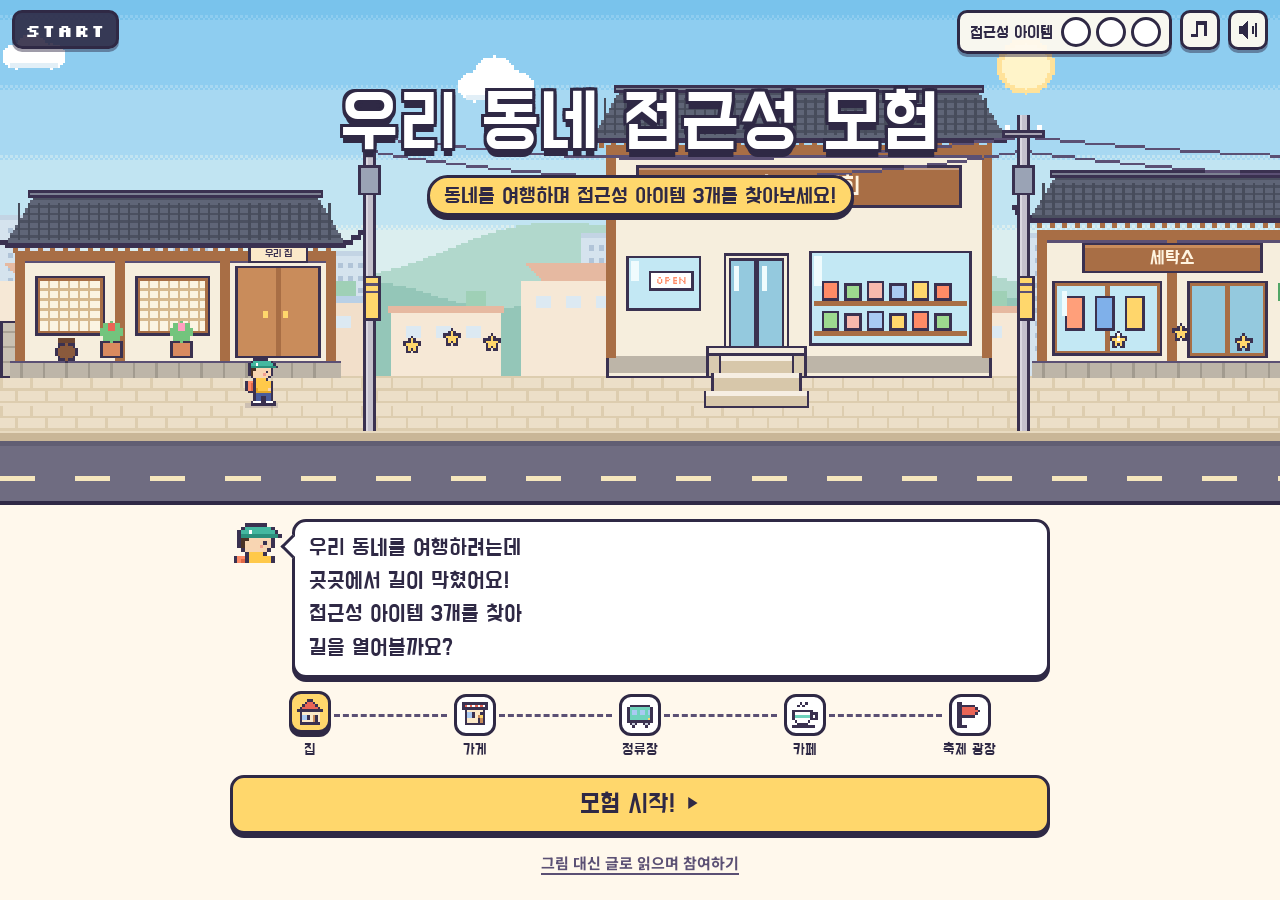
==== commit c28814a8: "Add files via upload" ====
--- a/index.html
+++ b/index.html
@@ -131,6 +131,7 @@
 .mute .x { display: none; }
 .mute.is-muted .wave { display: none; }
 .mute.is-muted .x { display: block; fill: var(--coral); }
+#musicBtn.is-muted .spk { opacity: 0.45; }
 
 /* ---------- 시작 타이틀 ---------- */
 .title-card {
@@ -230,7 +231,7 @@
 .scene-box .travel-title { font-size: clamp(21px, 3.4vw, 28px); }
 .scene-text { margin: 6px 0 0; font-size: clamp(16px, 2.3vw, 18px); line-height: 1.6; font-weight: 700; }
 .scene-after { margin: 0 0 12px; padding: 8px 12px; background: var(--mint-bg); border: 2px solid var(--mint); border-radius: 12px; font-size: 16px; line-height: 1.55; font-weight: 700; }
-.travel-title:focus, .scene-box:focus { outline: none; }
+.travel-title:focus, .scene-box:focus, .read-start:focus { outline: none; }
 
 /* ---------- 이동 ---------- */
 .p-travel { text-align: center; padding: 6px 0; }
@@ -670,6 +671,9 @@
             <span class="hud-label" aria-hidden="true">접근성 아이템</span>
             <ol id="hudSlots" class="slots" aria-hidden="true"></ol>
           </div>
+          <button id="musicBtn" class="mute" type="button" aria-pressed="false" aria-label="배경음악 끄기">
+            <svg viewBox="0 0 12 12" aria-hidden="true" shape-rendering="crispEdges"><path class="spk" d="M4 1h6v8H8V3H5v7H1V8h3z"/><path class="x" d="M8 7h1v1h1v1h1v2h-1v-1H9v1H8v-1h1V9h1V8H9V7z"/></svg>
+          </button>
           <button id="muteBtn" class="mute" type="button" aria-pressed="false" aria-label="소리 끄기">
             <svg viewBox="0 0 12 12" aria-hidden="true" shape-rendering="crispEdges"><path class="spk" d="M1 4h2l3-3v10L3 8H1z"/><path class="wave" d="M8 4h1v4H8zM10 2h1v8h-1z"/><path class="x" d="M8 3h1v1h1v1h1v2h-1v1H9v1H8V8h1V7h1V5H9V4H8z"/></svg>
           </button>
@@ -2960,10 +2964,107 @@
     }
   };
 
+  /* ---------- 배경음악 「마을 축제」 (파일 없이 합성, 약 14초 반복) ---------- */
+  const BGM = {
+    bpm: 138,
+    melody: [[72,1],[76,1],[79,1],[76,1],[84,2],[79,2], [77,1],[81,1],[84,1],[81,1],[77,2],[0,2],
+             [79,1],[83,1],[86,1],[83,1],[79,2],[77,2], [76,2],[72,2],[76,1],[79,1],[72,2],
+             [81,1],[79,1],[76,1],[79,1],[81,2],[84,2], [81,1],[77,1],[74,1],[77,1],[81,2],[0,2],
+             [79,1],[81,1],[83,1],[86,1],[84,2],[83,2], [84,4],[0,2],[79,1],[83,1]],
+    roots: [48,41,43,48,45,41,43,48]
+  };
+  const MUSIC_VOL = 0.5;            // 효과음보다 작게 (1 = 효과음과 같은 크기)
+  let bus = null, mTimer = null, mNext = 0, musicOff = false, wantMusic = false, noise = null;
+  function mtone(f, t, dur, type, vol) {
+    const o = ctx.createOscillator(), g = ctx.createGain();
+    o.type = type; o.frequency.setValueAtTime(f, t);
+    g.gain.setValueAtTime(0.0001, t);
+    g.gain.linearRampToValueAtTime(vol, t + 0.01);
+    g.gain.setValueAtTime(vol, t + Math.max(0.02, dur * 0.6));
+    g.gain.exponentialRampToValueAtTime(0.0001, t + dur);
+    o.connect(g); g.connect(bus); o.start(t); o.stop(t + dur + 0.05);
+  }
+  function mhat(t) {
+    if (!noise) {
+      const len = Math.floor(ctx.sampleRate * 0.05); noise = ctx.createBuffer(1, len, ctx.sampleRate);
+      const d = noise.getChannelData(0); for (let i = 0; i < len; i++) d[i] = Math.random() * 2 - 1;
+    }
+    const sN = ctx.createBufferSource(), f = ctx.createBiquadFilter(), g = ctx.createGain();
+    sN.buffer = noise; f.type = 'highpass'; f.frequency.value = 7000;
+    g.gain.setValueAtTime(0.03, t); g.gain.exponentialRampToValueAtTime(0.0001, t + 0.04);
+    sN.connect(f); f.connect(g); g.connect(bus); sN.start(t);
+  }
+  const eighth = () => 60 / BGM.bpm / 2;
+  function loop(start) {
+    const e = eighth(); let t = start;
+    BGM.melody.forEach(([n, l]) => { if (n) mtone(N(n), t, l * e * 0.95, 'square', 0.06); t += l * e; });
+    BGM.roots.forEach((r, bar) => {
+      for (let k = 0; k < 8; k++) {
+        const bt = start + (bar * 8 + k) * e;
+        mtone(N(k % 2 ? r + 12 : r), bt, e * 0.9, 'square', 0.045);
+        if (k % 2) mhat(bt);
+      }
+    });
+  }
+  function musicOn() {
+    if (bus || muted || musicOff || !wantMusic || document.hidden) return;
+    if (!ensure()) return;
+    bus = ctx.createGain(); bus.gain.value = 0.0001; bus.connect(master);
+    bus.gain.setTargetAtTime(MUSIC_VOL, ctx.currentTime, 0.3);
+    mNext = ctx.currentTime + 0.1;
+    const tick = () => { while (mNext < ctx.currentTime + 1) { try { loop(mNext); } catch (e) { /* 무시 */ } mNext += 64 * eighth(); } };
+    tick(); mTimer = setInterval(tick, 250);
+  }
+  function musicHalt() {
+    clearInterval(mTimer); mTimer = null;
+    if (bus) { const b = bus; try { b.gain.setTargetAtTime(0, ctx.currentTime, 0.08); } catch (e) { /* 무시 */ } setTimeout(() => { try { b.disconnect(); } catch (e) { /* 무시 */ } }, 600); bus = null; }
+  }
+  /* ---------- 휴대폰 소리 켜기 ----------
+   * ① 휴대폰 브라우저는 '손가락으로 누른 그 순간'에만 소리를 켜 줘요. 화면을 처음 누를 때 바로 켭니다.
+   * ② 아이폰은 무음 모드(옆 스위치)면 게임 소리를 막아요. 소리 없는 오디오를 함께 틀어
+   *    음악 앱처럼 소리가 나게 합니다(아이폰 사파리 17 이상은 audioSession 으로 바로 지정). */
+  let keepAlive = null;
+  function silentWavURL() {
+    const rate = 8000, n = rate / 2, buf = new ArrayBuffer(44 + n), v = new DataView(buf);
+    const w = (o, str) => { for (let i = 0; i < str.length; i++) v.setUint8(o + i, str.charCodeAt(i)); };
+    w(0, 'RIFF'); v.setUint32(4, 36 + n, true); w(8, 'WAVE'); w(12, 'fmt ');
+    v.setUint32(16, 16, true); v.setUint16(20, 1, true); v.setUint16(22, 1, true);
+    v.setUint32(24, rate, true); v.setUint32(28, rate, true); v.setUint16(32, 1, true); v.setUint16(34, 8, true);
+    w(36, 'data'); v.setUint32(40, n, true);
+    for (let i = 0; i < n; i++) v.setUint8(44 + i, 128);
+    return URL.createObjectURL(new Blob([buf], { type: 'audio/wav' }));
+  }
+  function phoneUnlock() {
+    try { if (navigator.audioSession) navigator.audioSession.type = 'playback'; } catch (e) { /* 무시 */ }
+    if (!ensure()) return;
+    try { const b = ctx.createBuffer(1, 1, 22050), src = ctx.createBufferSource(); src.buffer = b; src.connect(ctx.destination); src.start(0); } catch (e) { /* 무시 */ }
+    try {
+      if (!keepAlive) {
+        keepAlive = document.createElement('audio');
+        keepAlive.src = silentWavURL(); keepAlive.loop = true;
+        keepAlive.setAttribute('playsinline', ''); keepAlive.setAttribute('aria-hidden', 'true');
+      }
+      if (keepAlive.paused && !document.hidden) { const pr = keepAlive.play(); if (pr && pr.catch) pr.catch(() => {}); }
+    } catch (e) { /* 무시 */ }
+  }
+  ['pointerdown', 'touchend', 'click', 'keydown'].forEach(ev => document.addEventListener(ev, phoneUnlock, { capture: true, passive: true }));
+
+  // 다른 앱·탭으로 가면 멈추고, 돌아오면 다시 재생
+  document.addEventListener('visibilitychange', () => {
+    if (document.hidden) { musicHalt(); if (keepAlive) try { keepAlive.pause(); } catch (e) { /* 무시 */ } }
+    else musicOn();
+  });
+
   A.audio = {
     unlock: ensure,
+    music: {
+      start() { wantMusic = true; musicOn(); },
+      stop() { wantMusic = false; musicHalt(); },
+      setOff(v) { musicOff = !!v; if (musicOff) musicHalt(); else musicOn(); },
+      isOff: () => musicOff
+    },
     play(name) { if (muted || !SFX[name]) return; if (!ensure()) return; try { SFX[name](ctx.currentTime + 0.01); } catch (e) { /* 무시 */ } },
-    setMuted(v) { muted = !!v; },
+    setMuted(v) { muted = !!v; if (muted) musicHalt(); else musicOn(); },
     isMuted: () => muted
   };
 })(window.AAG);
@@ -3371,8 +3472,14 @@
     el = UI.el = {
       app: $('#app'), stage: $('#stage'), panel: $('#panel'), hudStage: $('#hudStage'), slots: $('#hudSlots'), itemsLabel: $('#hudItems'),
       toast: $('#toast'), title: $('#titleCard'), complete: $('#complete'), sr: $('#sr'), modal: $('#itemsModal'), modalBody: $('#itemsBody'),
-      mute: $('#muteBtn'), canvas: $('#view')
+      mute: $('#muteBtn'), music: $('#musicBtn'), canvas: $('#view')
     };
+    el.music.addEventListener('click', () => {
+      const m = !A.audio.music.isOff(); A.audio.music.setOff(m);
+      el.music.setAttribute('aria-pressed', String(m));
+      el.music.setAttribute('aria-label', m ? '배경음악 켜기' : '배경음악 끄기');
+      el.music.classList.toggle('is-muted', m);
+    });
     el.mute.addEventListener('click', () => {
       const m = !A.audio.isMuted(); A.audio.setMuted(m);
       el.mute.setAttribute('aria-pressed', String(m));
@@ -3432,7 +3539,7 @@
 
   /* ---------- 경로 표시 ---------- */
   function routeHTML(theme, current, mini) {
-    return '<ol class="route' + (mini ? ' is-mini' : '') + '" aria-label="여행 경로">' + theme.route.map((r, i) => {
+    return '<ol class="route' + (mini ? ' is-mini' : '') + '"' + (mini ? ' aria-hidden="true"' : ' aria-label="여행 경로"') + '>' + theme.route.map((r, i) => {
       const st = i < current ? ' is-done' : i === current ? ' is-now' : '';
       return '<li class="route-stop' + st + '"' + (i === current ? ' aria-current="step"' : '') + '>' +
         '<span class="route-icon">' + icon(r.icon) + '</span><span class="route-label">' + esc(r.label) + '</span></li>';
@@ -3451,6 +3558,7 @@
       '<div class="p-start">' +
         '<div class="speech"><img class="face" src="' + UI.faceURL + '" alt=""><p class="speech-text">' + br(theme.intro) + '</p></div>' +
         routeHTML(theme, 0) +
+        '<p class="sr-only">화면읽기를 사용하신다면, 모험 시작 버튼 바로 다음에 있는 그림 대신 글로 읽으며 참여하기를 고르시면 더 편하게 참여할 수 있어요.</p>' +
         '<button type="button" class="btn btn-go" id="startBtn"><span>' + esc(theme.startButton || '모험 시작!') + '</span><span class="btn-arrow" aria-hidden="true">▶</span></button>' +
         '<p class="start-alt"><button type="button" class="cp-link" id="textBtn">그림 대신 글로 읽으며 참여하기</button></p>' +
         sw +
@@ -3470,18 +3578,17 @@
     const ae = document.activeElement;
     const lost = !ae || ae === document.body || el.panel.contains(ae);
     setPanel(
-      '<div class="p-travel">' +
+      '<div class="p-travel read-start" id="travelHead" tabindex="-1">' +
         '<p class="eyebrow"><span aria-hidden="true">' + esc(o.kicker || '') + '</span><span class="sr-only">' + esc(koStage(o.kicker)) + '</span></p>' +
         '<p class="travel-title" id="travelTitle" tabindex="-1">' + esc(o.title || '') + '</p>' +
         (o.sub ? '<p class="travel-sub">' + esc(o.sub) + '</p>' : '') +
+        (o.sr ? '<p class="sr-only">' + esc(o.sr) + '</p>' : '') +
         (o.theme ? routeHTML(o.theme, o.route, true) : '') +
       '</div>', 'travel');
     const speech = [koStage(o.kicker), o.title, o.sub, o.sr].filter(Boolean).join('. ');
     if (lost && o.say !== false) {
-      // 제목은 포커스가 가면서 읽히므로, 알림 칸에는 나머지만 보내 같은 말이 두 번 나오지 않게 합니다
-      const t = $('#travelTitle'); if (t) t.focus({ preventScroll: true });
-      const rest = [koStage(o.kicker), o.sub, o.sr].filter(Boolean).join('. ');
-      if (rest) UI.announce(rest);
+      // 포커스가 갈 곳을 잃었을 때는 안내 묶음에 포커스를 옮깁니다(포커스가 가면 내용이 읽혀요). 알림과 겹치지 않게 알림은 보내지 않아요
+      const t = $('#travelHead'); if (t) t.focus({ preventScroll: true });
     } else if (o.say !== false) UI.announce(speech);
   };
 
@@ -3493,11 +3600,15 @@
     const tm = h && h.textMode;
     setPanel(
       '<div class="p-ask">' +
+        '<div class="read-start" id="askHead" tabindex="-1">' +
+        (!tm && before ? '<p class="sr-only">장면. ' + esc(before) + '</p>' : '') +
         (tm ? '<div class="scene-box"><p class="eyebrow">' + esc(h.place ? (idx + 1) + '번째 장소 · ' + h.place : (idx + 1) + '번째 장소') + '</p>' +
           '<h2 class="travel-title">' + esc(stage.title || '') + '</h2>' +
           (before ? '<p class="scene-text">' + esc(before) + '</p>' : '') + '</div>' : '') +
         '<div class="speech is-question"><img class="face" src="' + UI.faceURL + '" alt="">' +
           '<div><p class="speech-lead">' + br(stage.lead || '') + '</p><p class="speech-q" id="qText">' + br(stage.question) + '</p></div></div>' +
+        '<p class="sr-only">아래에 선택지가 ' + choices.length + '개 있어요.</p>' +
+        '</div>' +
         '<div class="choices" role="group" aria-labelledby="qText">' +
           choices.map((c, n) => '<button type="button" class="choice" data-i="' + c._i + '">' +
             '<span class="choice-num" aria-hidden="true">' + (n + 1) + '</span>' +
@@ -3507,9 +3618,9 @@
         '</div>' +
         '<p class="feedback" id="feedback" role="status" aria-live="polite"></p>' +
       '</div>', 'ask');
-    UI.announce((tm ? (idx + 1) + '번째 장소' + (h.place ? ', ' + h.place : '') + '. ' + (stage.title || '') + ' ' : '') + (before ? before + ' ' : '') + (stage.lead || '') + ' ' + stage.question.replace(/\n/g, ' ') + ' 선택지 ' + choices.length + '개. 숫자 1부터 ' + choices.length + '까지 눌러도 골라요.');
+    // 알림(라이브 영역)과 포커스 이동을 동시에 하면 보이스오버가 둘 중 하나를 놓치므로, 질문 묶음에 포커스만 옮깁니다
     const btns = el.panel.querySelectorAll('.choice'), fb = $('#feedback');
-    setTimeout(() => { if (btns[0] && UI.mode === 'ask') btns[0].focus({ preventScroll: true }); }, 80);
+    setTimeout(() => { const hd = $('#askHead'); if (hd && UI.mode === 'ask') hd.focus({ preventScroll: true }); }, 80);
     return new Promise(res => {
       btns.forEach(btn => btn.addEventListener('click', () => {
         if (UI.mode !== 'ask') return;
@@ -3561,16 +3672,21 @@
     const last = i === total - 1;
     setPanel(
       '<div class="p-item">' +
+        '<div class="read-start" id="itemHead" tabindex="-1">' +
+        '<p class="sr-only">접근성 아이템 획득!</p>' +
         (after ? '<p class="scene-after"><strong>달라진 모습</strong> · ' + esc(after) + '</p>' : '') +
         '<div class="item-card"><div class="item-badge">' + icon(item.icon) + '</div>' +
           '<div class="item-text"><p class="eyebrow">접근성 아이템 ' + (i + 1) + ' / ' + total + '</p>' +
           '<h2 class="item-name">' + esc(item.name) + '</h2><p class="item-desc">' + br(item.desc) + '</p>' +
           (item.note ? '<p class="item-note">' + esc(item.note) + '</p>' : '') + '</div></div>' +
+        '<p class="sr-only">다 읽으셨으면 아래 ' + (last ? '마지막 목적지로' : '계속 모험하기') + ' 버튼을 눌러 주세요.</p>' +
+        '</div>' +
         '<button type="button" class="btn btn-go" id="nextBtn"><span>' + (last ? '마지막 목적지로!' : '계속 모험하기') + '</span><span class="btn-arrow" aria-hidden="true">▶</span></button>' +
       '</div>', 'item');
-    UI.announce((after ? '달라진 모습. ' + after + ' ' : '') + '접근성 아이템 획득! ' + item.name + '. ' + U.lines(item.desc).join(' ') + ' 다 들으셨으면 ' + (last ? '마지막 목적지로' : '계속 모험하기') + ' 버튼을 눌러 주세요.');
-    const nb = $('#nextBtn');
-    setTimeout(() => nb.focus({ preventScroll: true }), 120);
+    const nb = $('#nextBtn'), ih = $('#itemHead');
+    // 키보드 사용자는 내용 위에서 Enter 를 눌러도 바로 다음으로 넘어가요
+    ih.addEventListener('keydown', e => { if (e.key === 'Enter') { e.preventDefault(); nb.click(); } });
+    setTimeout(() => { if (ih.isConnected) ih.focus({ preventScroll: true }); }, 120);
     return new Promise(res => nb.addEventListener('click', () => { A.audio.play('tap'); res(); }, { once: true }));
   };
 
@@ -3581,18 +3697,18 @@
     el.complete.hidden = false;
     setPanel(
       '<div class="p-end">' +
+        '<div class="read-start" id="endHead" tabindex="-1"><p class="sr-only">모험 완료!</p>' +
         '<p class="end-sub">' + esc(E.sub) + '</p>' +
         '<ul class="end-items" aria-label="오늘 찾은 접근성 아이템">' + items.map(it => '<li>' + icon(it.icon) + '<span>' + esc(it.short || it.name) + '</span></li>').join('') + '</ul>' +
-        '<p class="end-msg">' + br(E.message) + '</p>' +
+        '<p class="end-msg">' + br(E.message) + '</p></div>' +
         (h.onCampaign
           ? '<div class="end-btns"><button type="button" class="btn btn-go" id="campaignBtn"><span>' + esc(E.next || '우리 동네 접근성 알려주기') + '</span><span class="btn-arrow" aria-hidden="true">▶</span></button>' +
             '<button type="button" class="btn btn-soft" id="itemsBtn">' + esc(E.items) + '</button></div>'
           : '<div class="end-btns"><button type="button" class="btn btn-go" id="replayBtn"><span>' + esc(E.replay) + '</span><span class="btn-arrow" aria-hidden="true">↻</span></button>' +
             '<button type="button" class="btn btn-soft" id="itemsBtn">' + esc(E.items) + '</button></div>') +
       '</div>', 'end');
-    UI.announce('모험 완료! ' + E.sub + ' ' + U.lines(E.message).join(' '));
     const main = $('#campaignBtn') || $('#replayBtn');
-    setTimeout(() => main.focus({ preventScroll: true }), 150);
+    setTimeout(() => { const hd = $('#endHead'); if (hd) hd.focus({ preventScroll: true }); }, 150);
     if (h.onCampaign) main.addEventListener('click', () => { A.audio.play('tap'); h.onCampaign(); });
     else main.addEventListener('click', () => h.onReplay());
     $('#itemsBtn').addEventListener('click', () => UI.openItems(theme, items));
@@ -3733,7 +3849,7 @@
       }
       const body = JSON.stringify(data);
       try {
-        const res = await fetch(url, { method: 'POST', headers: { 'Content-Type': 'text/plain;charset=utf-8' }, body, redirect: 'follow' });
+        const res = await fetch(url, { method: 'POST', keepalive: true, headers: { 'Content-Type': 'text/plain;charset=utf-8' }, body, redirect: 'follow' });
         let j = null;
         try { j = await res.json(); } catch (e) { /* 응답이 JSON 이 아닐 수 있음 */ }
         if (j && j.ok) return { ok: true };
@@ -4170,7 +4286,11 @@
     if (btn) { btn.disabled = true; if (label) label.textContent = '보내는 중…'; }
     const key = JSON.stringify(ctx.s);
     if (!ctx.payload || ctx.payloadKey !== key) { ctx.payload = A.sheets.buildPayload(ctx.theme, ctx.s, memoryOptions(), actionList()); ctx.payloadKey = key; }
-    const r = await A.sheets.send(ctx.payload);
+    /* 구글 시트 응답은 몇 초 걸릴 수 있어요. 1.5초 안에 답이 없으면 완료 화면을 먼저 보여 주고,
+     * 저장은 뒤에서 계속 진행합니다(창을 닫아도 keepalive 로 끝까지 보내요). */
+    const sending = A.sheets.send(ctx.payload);
+    const r = await Promise.race([sending, new Promise(res => setTimeout(() => res({ ok: true, unconfirmed: true, early: true }), 1500))]);
+    if (r.early) sending.then(x => { if (!x.ok && window.console) console.warn('[저장 실패] 완료 화면 뒤에서 보낸 기록이 저장되지 않았어요.', x); });
     if (r.ok) { A.audio.play('item'); renderDone(r); return; }
     if (btn) { btn.disabled = false; if (label) label.textContent = keep; }
     if (fe) fe.textContent = C().errors.send;
@@ -4288,11 +4408,13 @@
 
   game.run = async function () {
     const id = ++runId, T = game.theme, W = E.W, h = E.hero;
+    A.audio.music.stop();
     const found = [];
     const mode = await UI.showStart(T, { themes: (A.settings && A.settings.showVersionSwitch) ? game.themeList() : [], onTheme: tid => { if (tid !== T.id) game.load(tid); } });
     if (!alive(id)) return;
     A.audio.unlock(); A.audio.play('tap');
-    if (mode === 'text') return runText(id, T);   // 글로 참여하기
+    if (mode === 'text') return runText(id, T);   // 글로 참여하기 (배경음악은 화면읽기 음성과 겹치지 않게 틀지 않아요)
+    A.audio.music.start();
     UI.hideStart();
     game.playId = A.sheets ? A.sheets.newPlayId() : '';
     if (A.sheets) A.sheets.track('start', T, game.playId);
@@ -4368,6 +4490,7 @@
       if (k > lastBulb) { lastBulb = k; if (k % 2 === 0) A.audio.play('bulb'); }
     });
     W.plaza.lit = bulbs;
+    A.audio.music.stop();
     A.audio.play('fanfare');
     for (let k = 0; k < 4; k++) E.after(k * 250, () => E.burst(h.x + (Math.random() - 0.5) * 80, 70, 'confetti', 26));
     E.jump(); E.after(500, () => E.jump());
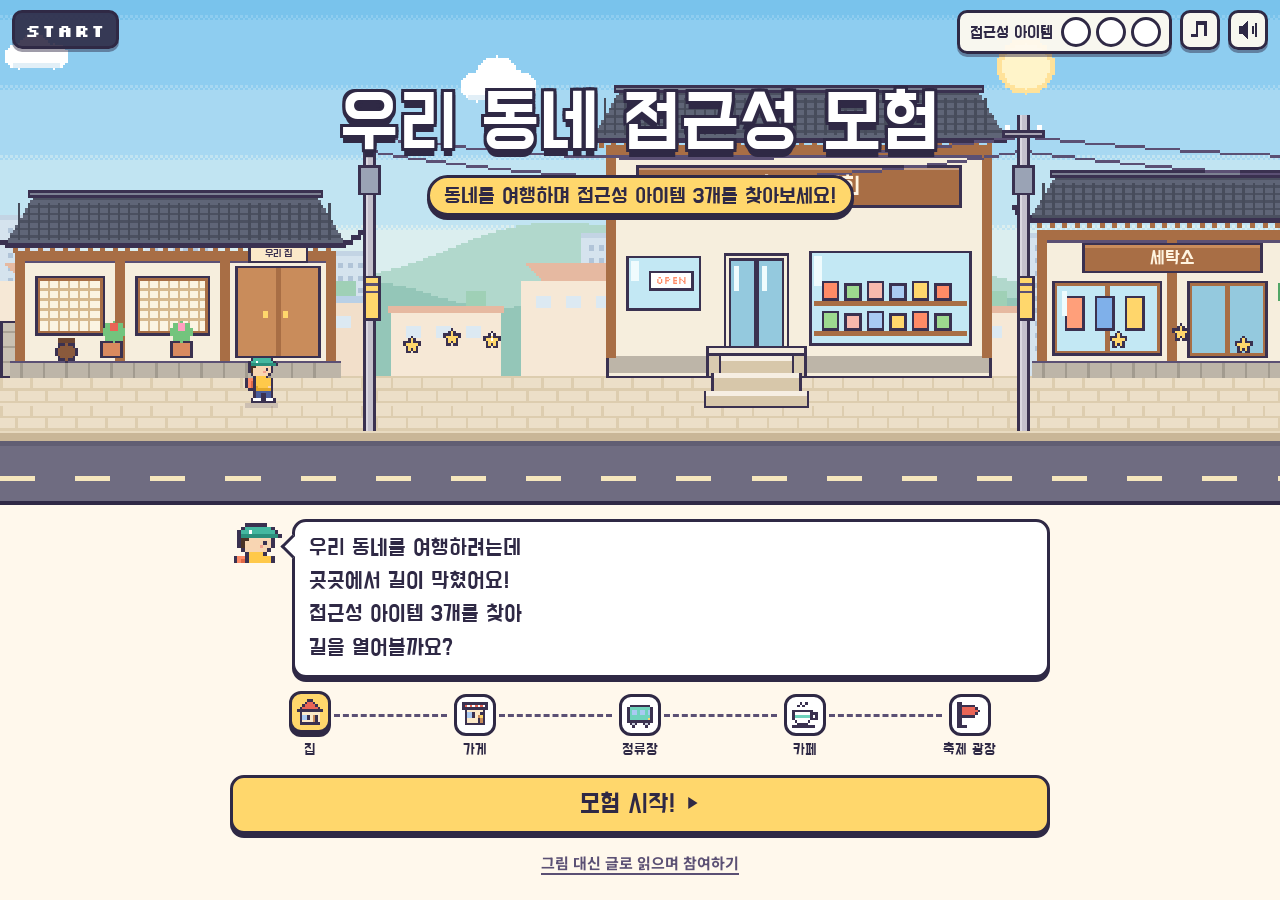
==== commit 3465f634: "Add files via upload" ====
--- a/index.html
+++ b/index.html
@@ -685,7 +685,7 @@
       <div id="complete" class="complete" aria-hidden="true" hidden></div>
     </main>
 
-    <section id="panel" class="panel" aria-label="안내와 선택"></section>
+    <div id="panel" class="panel"></div>
   </div>
 
   <div id="itemsModal" class="modal" role="dialog" aria-modal="true" aria-labelledby="itemsTitle" hidden>
@@ -698,7 +698,7 @@
     </div>
   </div>
 
-  <section id="campaign" class="campaign" aria-labelledby="cpTitle" hidden></section>
+  <div id="campaign" class="campaign" hidden></div>
 
   <p id="sr" class="sr-only" aria-live="polite"></p>
 
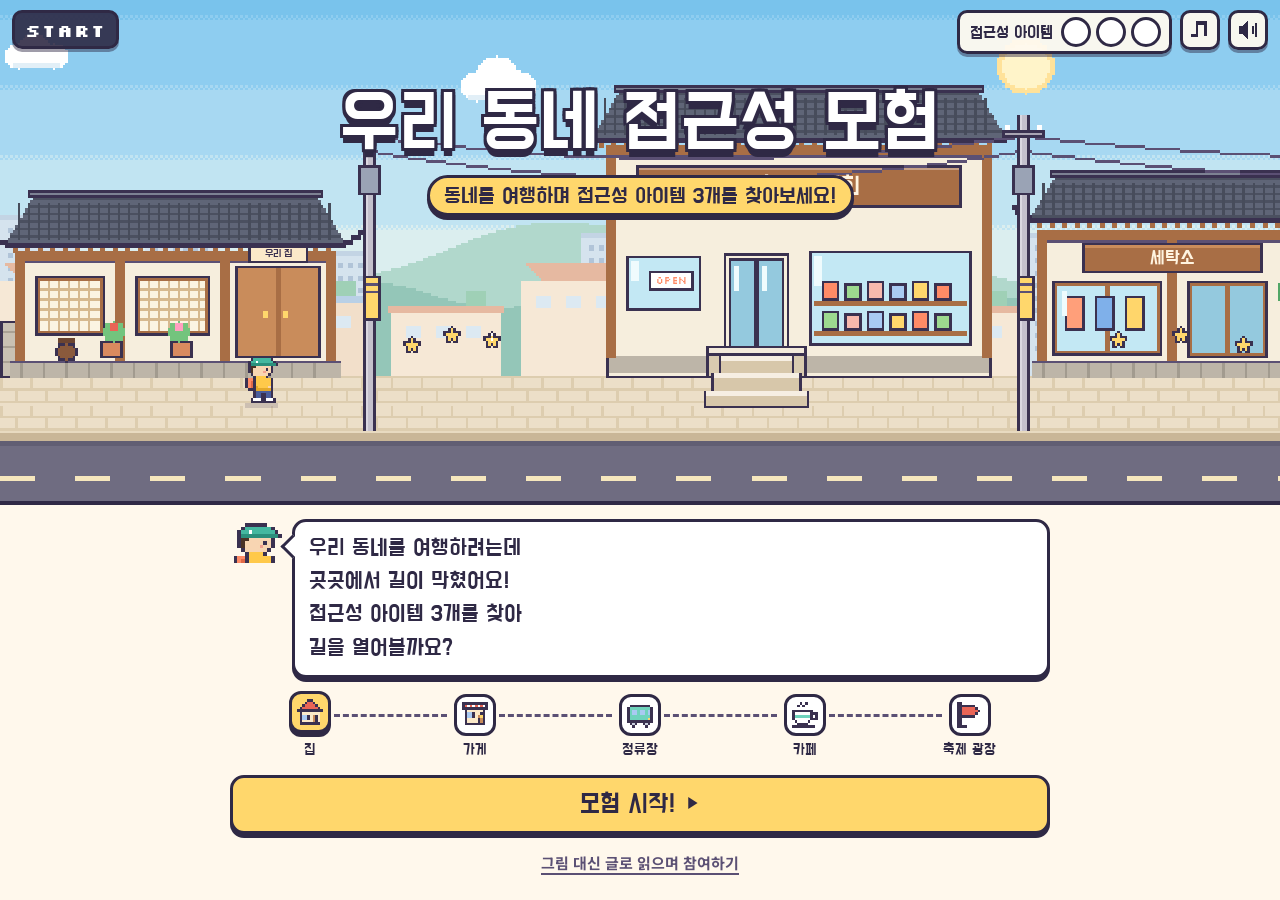
==== commit 208777ad: "Add files via upload" ====
--- a/index.html
+++ b/index.html
@@ -1290,11 +1290,13 @@
 
   /* ④ 마무리 — 한마디 (modules.feedback 이 true 일 때만) */
   feedback: {
-    title: '게임을 하면서 떠오른 생각이 있나요?',
-    lead: '새롭게 알게 된 점이나 우리 복지관에 전하고 싶은 말이 있다면 자유롭게 남겨주세요.',
-    label: '한마디',
-    placeholder: '떠오른 생각을 편하게 적어주세요.',
+    title: '우리 동네에도 이런 방법이 있으면 좋겠다 싶은 곳이 있나요?',
+    lead: '오늘 만난 경사로, 문자 안내, 여러 방법의 정보를 떠올려 보세요.',
+    label: '있으면 좋겠다 싶은 곳',
+    placeholder: '예) 주민센터 안내문이 큰 글씨로도 있으면 좋겠어요',
     optional: '안 적어도 괜찮아요',
+    help: '이름이나 연락처는 적지 말아 주세요.',
+    share: '내 의견을 이름 없이 캠페인 결과(홈페이지·결과보고서)에 소개해도 괜찮아요. (선택)',
     doneNote: '남겨주신 이야기도 잘 받았어요.'
   },
 
@@ -3789,6 +3791,7 @@
         actionLabel: act ? act.label : '',
         actionCardSaved: !!s.actionSaved,
         feedback: (s.feedback || '').slice(0, 200),
+        feedbackShare: !!(s.feedback && s.share),                     // 의견을 이름 없이 캠페인 결과에 소개해도 되는지
         prize: !!s.prize,
         name: s.prize ? s.name : '',
         contact: s.prize ? s.contact : '',
@@ -3900,7 +3903,7 @@
     ctx = {
       theme, found, opts: opts || {},
       s: { memory: null, everyday: [], everydayOther: '', hasPlace: null, place: '', area: '', placeFeatures: [], placeOther: '',
-        action: null, actionSaved: false, feedback: '',
+        action: null, actionSaved: false, feedback: '', share: false,
         mission: null, missionSaved: false, missionRerolls: 0, prize: false, name: '', contact: '', consent: false, news: false, newsContact: '' }
     };
     root = document.getElementById('campaign');
@@ -4188,7 +4191,10 @@
       head(3, title, lead, s.hasPlace ? 'place' : 'card') +
       '<form id="cpFinish" novalidate>' +
         (fb ? '<div class="field"><label for="cpFeedback">' + esc(Fb.label) + ' <span class="opt">' + esc(Fb.optional) + '</span></label>' +
-          '<textarea id="cpFeedback" rows="3" maxlength="200" placeholder="' + esc(Fb.placeholder) + '">' + esc(s.feedback) + '</textarea></div>' : '') +
+          (Fb.help ? '<p class="field-help" id="cpFeedbackHelp">' + esc(Fb.help) + '</p>' : '') +
+          '<textarea id="cpFeedback" rows="3" maxlength="200" placeholder="' + esc(Fb.placeholder) + '"' + (Fb.help ? ' aria-describedby="cpFeedbackHelp"' : '') + '>' + esc(s.feedback) + '</textarea>' +
+          (Fb.share ? '<label class="check" id="cpShareWrap"' + (s.feedback ? '' : ' hidden') + '><input type="checkbox" id="cpShare"' + (s.share ? ' checked' : '') + '><span>' + esc(Fb.share) + '</span></label>' : '') +
+          '</div>' : '') +
         (pz ?
           '<fieldset class="prize">' +
             (fb ? '<p class="prize-lead">' + esc(Pz.lead) + '</p>' : '') +
@@ -4226,6 +4232,8 @@
     );
     const form = root.querySelector('#cpFinish'), fe = root.querySelector('#cpFormErr');
     const box = root.querySelector('#cpPrize'), nbox = root.querySelector('#cpNews');
+    const fta = root.querySelector('#cpFeedback'), shareWrap = root.querySelector('#cpShareWrap');
+    if (fta && shareWrap) fta.addEventListener('input', () => { shareWrap.hidden = !fta.value.trim(); });
     const syncNews = () => {
       if (!nbox) return;
       const same = !!(box && box.checked);
@@ -4254,6 +4262,7 @@
       const pretty = d => d.replace(/^(\d{3})(\d{3,4})(\d{4})$/, '$1-$2-$3');
       const ta = root.querySelector('#cpFeedback');
       s.feedback = ta ? ta.value.trim() : '';
+      const sh = root.querySelector('#cpShare'); s.share = !!(s.feedback && sh && sh.checked);
       s.website = root.querySelector('#cpWeb').value;
       s.prize = !!(box && box.checked);
       s.news = !!(nbox && nbox.checked);
